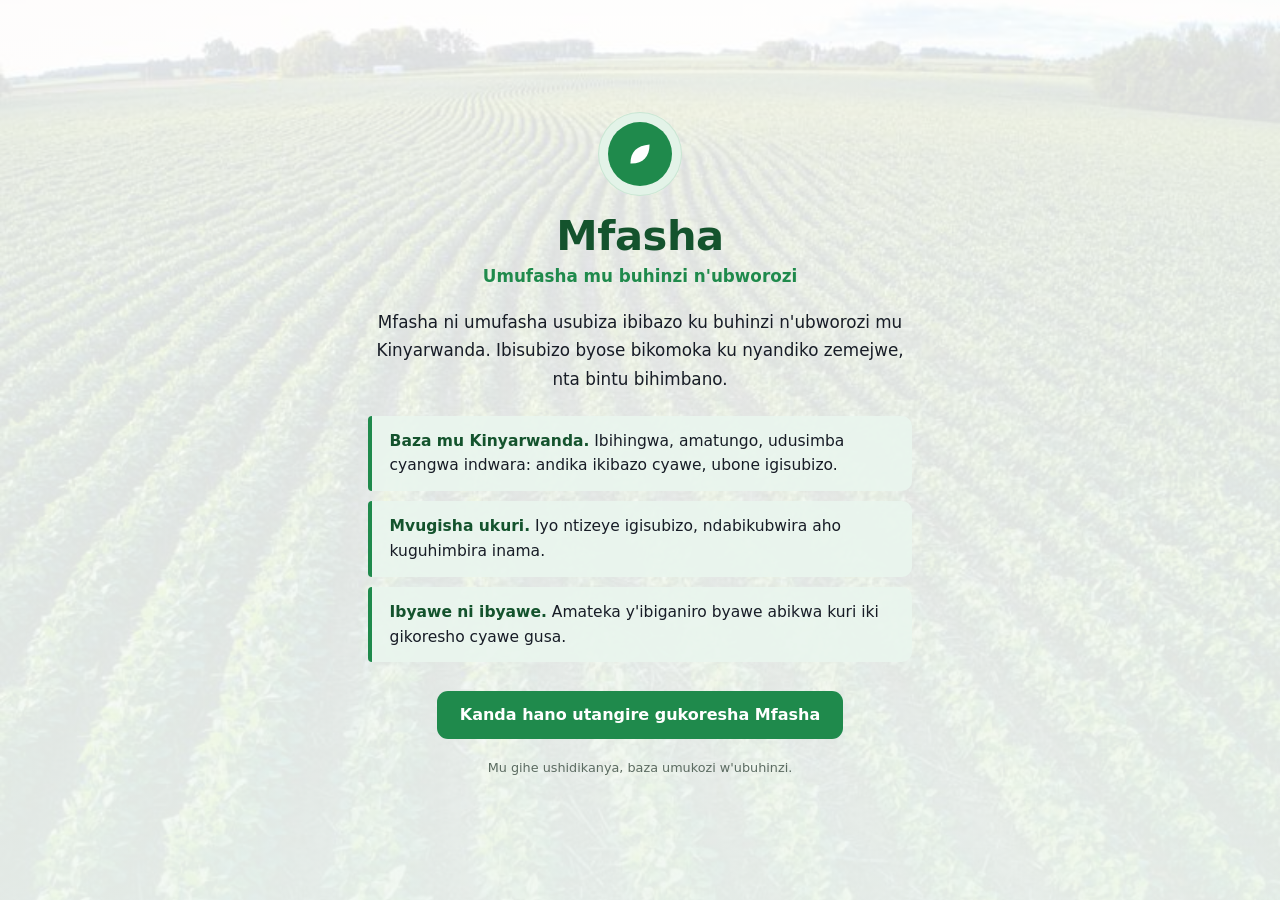
==== static/index.html @ 235a24de "Kinyarwanda agricultural chatbot (retrieval and speech recognition)" ====
<!doctype html>
<html lang="rw">
<head>
<meta charset="utf-8">
<meta name="viewport" content="width=device-width, initial-scale=1, viewport-fit=cover">
<title>Mfasha Umufasha mu buhinzi n'ubworozi</title>
<meta name="description" content="Baza ibibazo ku buhinzi n'ubworozi, ubone ibisubizo mu Kinyarwanda.">
<meta name="color-scheme" content="light">
<meta name="theme-color" content="#ffffff">
<link rel="icon" href="data:image/svg+xml,%3Csvg xmlns='http://www.w3.org/2000/svg' viewBox='0 0 32 32'%3E%3Ccircle cx='16' cy='16' r='16' fill='%23171c26'/%3E%3Cpath d='M8 23C8 14 13 9 23 8 23 17 18 23 9 23' fill='%23fff'/%3E%3C/svg%3E">
<style>
  :root {
    color-scheme: light;
    --bg: #ffffff;
    --soft: #f4f6fa;
    --tint: #eef4fb;
    --line: #e7eaf0;
    --ink: #171c26;
    --muted: #667085;
    --faint: #98a2b3;
    --blue: #1b73c0;
    --blue-d: #155e9e;
    --green: #1f8a4c;
    --amber: #b7791f;
    --red: #c0492b;
    --side: 284px;
    --sans: "Inter", system-ui, -apple-system, "Segoe UI", Roboto, "Helvetica Neue", Arial, sans-serif;
  }
  * { box-sizing: border-box; }
  html, body { height: 100%; }
  body {
    margin: 0; background: var(--bg); color: var(--ink);
    font-family: var(--sans); font-size: 15px; line-height: 1.55;
    -webkit-text-size-adjust: 100%;
  }
  button { font: inherit; color: inherit; }
  :focus-visible { outline: 2px solid var(--blue); outline-offset: 2px; border-radius: 6px; }
  .sr { position: absolute; width: 1px; height: 1px; overflow: hidden; clip: rect(0 0 0 0); white-space: nowrap; }
  .ic { width: 18px; height: 18px; flex: none; }
  .iconbtn {
    display: inline-flex; align-items: center; justify-content: center; width: 36px; height: 36px;
    background: none; border: 0; border-radius: 8px; color: var(--muted); cursor: pointer;
  }
  .iconbtn:hover { background: var(--soft); color: var(--ink); }

  /* ---------- layout ---------- */
  .app { display: flex; height: 100vh; height: 100dvh; overflow: hidden; }
  .side {
    width: var(--side); flex: none; display: flex; flex-direction: column;
    background: var(--bg); border-right: 1px solid var(--line);
    transition: margin-left .22s ease, transform .22s ease;
    padding-top: env(safe-area-inset-top); padding-bottom: env(safe-area-inset-bottom);
  }
  .app:not(.side-open) .side { margin-left: calc(var(--side) * -1); }
  .main { flex: 1; min-width: 0; display: flex; flex-direction: column; }
  .scrim { display: none; }

  /* ---------- sidebar ---------- */
  .brand { display: flex; align-items: center; gap: .65rem; padding: 1rem 1rem .6rem; }
  .logo {
    width: 32px; height: 32px; border-radius: 50%; background: var(--ink); color: #fff;
    display: inline-flex; align-items: center; justify-content: center; flex: none;
  }
  .logo svg { width: 18px; height: 18px; }
  .brand b { font-size: 1.1rem; letter-spacing: .01em; }
  .search { position: relative; margin: .4rem .8rem .6rem; }
  .search .ic { position: absolute; left: .7rem; top: 50%; transform: translateY(-50%); color: var(--faint); width: 16px; height: 16px; }
  .search input {
    width: 100%; height: 38px; padding: 0 .8rem 0 2.2rem; border: 1px solid var(--line); border-radius: 9px;
    background: var(--bg); color: var(--ink); font: inherit; font-size: .9rem;
  }
  .search input::placeholder { color: var(--faint); }
  .search input:focus { outline: 0; border-color: var(--blue); }

  #history { flex: 1; overflow-y: auto; padding: 0 .5rem .5rem; }
  .hg { margin: 1rem .6rem .35rem; font-size: .72rem; font-weight: 600; letter-spacing: .06em; text-transform: uppercase; color: var(--faint); }
  .hl { list-style: none; margin: 0; padding: 0; }
  .hi { position: relative; display: flex; align-items: center; border-radius: 9px; }
  .hi:hover { background: var(--soft); }
  .hi.active { background: var(--tint); }
  .hi-main {
    flex: 1; min-width: 0; text-align: left; background: none; border: 0; cursor: pointer;
    padding: .6rem .7rem; min-height: 40px; font-size: .92rem; color: var(--ink);
    white-space: nowrap; overflow: hidden; text-overflow: ellipsis;
  }
  .hi-del {
    flex: none; width: 32px; height: 32px; margin-right: .2rem; display: none; align-items: center; justify-content: center;
    background: none; border: 0; border-radius: 7px; color: var(--muted); cursor: pointer;
  }
  .hi-del:hover { background: #fde8e4; color: var(--red); }
  .hi:hover .hi-del, .hi:focus-within .hi-del, .hi.active .hi-del { display: inline-flex; }
  @media (hover: none) { .hi-del { display: inline-flex; } }
  .none-msg { margin: 1.4rem 1rem; color: var(--faint); font-size: .9rem; }

  .side-foot { border-top: 1px solid var(--line); padding: .8rem 1rem; }
  .side-foot p { margin: 0 0 .5rem; font-size: .78rem; color: var(--faint); line-height: 1.4; }
  .clearall {
    background: none; border: 0; padding: .25rem 0; cursor: pointer; font-size: .85rem; color: var(--muted);
    text-decoration: underline; text-underline-offset: 3px;
  }
  .clearall:hover { color: var(--red); }
  .clearall.sure { color: var(--red); font-weight: 600; }

  /* ---------- top bar ---------- */
  .bar {
    display: flex; align-items: center; gap: .6rem; padding: .7rem 1rem;
    padding-top: max(.7rem, env(safe-area-inset-top));
  }
  .bar .grow { flex: 1; }
  .newbtn {
    display: inline-flex; align-items: center; gap: .45rem; height: 38px; padding: 0 .95rem;
    background: var(--blue); color: #fff; border: 0; border-radius: 9px; cursor: pointer; font-weight: 600; font-size: .9rem;
  }
  .newbtn:hover { background: var(--blue-d); }

  /* ---------- conversation ---------- */
  .scroll { flex: 1; overflow-y: auto; scroll-behavior: auto; }
  .col { width: 100%; max-width: 46rem; margin: 0 auto; padding: 0 1.1rem; }
  .empty { text-align: center; padding-top: clamp(2rem, 16vh, 9rem); }
  .empty .logo { width: 56px; height: 56px; box-shadow: 0 0 0 9px #f3f6fb, 0 0 0 10px #e9eef6; }
  .empty .logo svg { width: 30px; height: 30px; }
  .hi-small { margin: 1.6rem 0 .1rem; font-size: 1.1rem; color: var(--faint); }
  .hi-big { margin: 0; font-size: clamp(1.6rem, 5.4vw, 2.1rem); font-weight: 600; letter-spacing: -.01em; line-height: 1.2; }

  #thread { padding-bottom: 1.5rem; }
  .turn { padding: 1.1rem 0 .4rem; scroll-margin-top: .5rem; }
  .qrow { display: flex; justify-content: flex-end; }
  .q {
    max-width: 85%; background: var(--soft); border-radius: 16px 16px 4px 16px; padding: .65rem .95rem;
    white-space: pre-wrap; overflow-wrap: anywhere;
  }
  .ans { display: flex; gap: .75rem; margin-top: 1rem; }
  .ans .logo { width: 28px; height: 28px; margin-top: .1rem; }
  .ans .logo svg { width: 15px; height: 15px; }
  .body { flex: 1; min-width: 0; }

  .meter { display: flex; align-items: center; gap: .3rem; margin: .15rem 0 .55rem; font-size: .8rem; color: var(--muted); }
  .meter i { display: block; width: 15px; height: 4px; border-radius: 2px; background: var(--line); }
  .meter > span { margin-left: .35rem; }
  .meter.high i.on { background: var(--green); }
  .meter.medium i.on { background: var(--amber); }
  .meter.low i.on { background: var(--red); }
  .note { margin: 0 0 .6rem; padding: .55rem .8rem; font-size: .9rem; color: #7a4a0c; background: #fff6e6; border-radius: 8px; }
  .note.low { color: #8a2f18; background: #fdecea; }

  .text { margin: 0; font-size: 1.02rem; line-height: 1.7; white-space: pre-wrap; overflow-wrap: anywhere; }
  .ans.refused .text { color: var(--muted); }

  .more { margin-top: .9rem; }
  .more summary {
    cursor: pointer; list-style: none; display: inline-flex; align-items: center; gap: .45rem; min-height: 36px;
    color: var(--blue); font-weight: 600; font-size: .9rem;
  }
  .more summary::-webkit-details-marker { display: none; }
  .more summary::before {
    content: ""; width: 7px; height: 7px; border-right: 2px solid currentColor; border-bottom: 2px solid currentColor;
    transform: rotate(-45deg); transition: transform .15s ease; margin-right: .1rem;
  }
  .more[open] summary::before { transform: rotate(45deg); }
  .alt { margin: .4rem 0 .6rem; padding: .8rem 1rem; border: 1px solid var(--line); border-radius: 10px; background: #fafbfd; }
  .alt .text { font-size: .96rem; line-height: 1.62; }

  .tools { display: flex; align-items: center; gap: .15rem; margin-top: .7rem; color: var(--faint); }
  .tools .iconbtn { width: 32px; height: 32px; }
  .tools .iconbtn.on { color: var(--blue); background: var(--tint); }
  .tools .iconbtn:disabled { cursor: default; opacity: .45; }
  .tools .iconbtn:disabled.on { opacity: 1; }
  .tools .down svg { transform: rotate(180deg); }
  .tools .flash { margin-left: .5rem; font-size: .8rem; color: var(--muted); }

  .thinking { display: flex; align-items: center; gap: .35rem; margin: .25rem 0; color: var(--muted); }
  .dots { display: inline-flex; gap: 3px; }
  .dots i { width: 5px; height: 5px; border-radius: 50%; background: currentColor; animation: blink 1.2s infinite both; }
  .dots i:nth-child(2) { animation-delay: .2s; }
  .dots i:nth-child(3) { animation-delay: .4s; }
  @keyframes blink { 0%, 80%, 100% { opacity: .2; } 40% { opacity: 1; } }
  @media (prefers-reduced-motion: reduce) { .dots i { animation: none; opacity: .6; } .side { transition: none; } }
  .err { margin: 0; color: var(--red); }

  /* ---------- composer ---------- */
  .dock { padding: .4rem 0 max(.7rem, env(safe-area-inset-bottom)); background: var(--bg); }
  .composer {
    display: flex; align-items: flex-end; gap: .5rem; background: var(--bg);
    border: 1px solid var(--line); border-radius: 14px; padding: .5rem .5rem .5rem 1rem;
    box-shadow: 0 1px 2px rgba(16,24,40,.05), 0 6px 20px rgba(16,24,40,.05);
  }
  .composer:focus-within { border-color: #b9d3ee; }
  textarea {
    flex: 1; resize: none; border: 0; outline: 0; background: transparent; color: var(--ink);
    font: inherit; font-size: 1.02rem; line-height: 1.45; padding: .5rem 0; max-height: 9rem;
  }
  textarea::placeholder { color: var(--faint); }
  #send {
    display: inline-flex; align-items: center; gap: .45rem; height: 40px; padding: 0 1rem;
    background: var(--blue); color: #fff; border: 0; border-radius: 10px; cursor: pointer; font-weight: 600;
  }
  #send:hover { background: var(--blue-d); }
  #send:disabled { opacity: .5; cursor: default; }
  .foot { margin: .55rem 0 0; text-align: center; font-size: .76rem; color: var(--faint); }

  /* ---------- small screens ---------- */
  @media (max-width: 860px) {
    .side { position: fixed; z-index: 30; top: 0; bottom: 0; left: 0; margin-left: 0 !important; transform: translateX(-100%); width: min(86vw, 320px); box-shadow: none; }
    .app.side-open .side { transform: none; box-shadow: 0 0 40px rgba(16,24,40,.25); }
    .app.side-open .scrim { display: block; position: fixed; inset: 0; z-index: 20; background: rgba(16,24,40,.35); }
  }
  @media (max-width: 520px) {
    .newbtn span { display: none; }
    .newbtn { padding: 0; width: 38px; justify-content: center; }
    #send span { display: none; }
    #send { padding: 0; width: 40px; justify-content: center; }
    .q { max-width: 92%; }
  }

  /* ---------- welcome page ---------- */
  body.intro .app { display: none; }
  .welcome {
    --wg: #1f8a4c; --wg-d: #14532d; --wg-tint: #eaf6ee;
    display: none; min-height: 100vh; min-height: 100dvh; align-items: center; justify-content: center;
    padding: max(1.5rem, env(safe-area-inset-top)) 1.25rem max(1.5rem, env(safe-area-inset-bottom));
    text-align: center; overflow-y: auto;
    background:
      linear-gradient(rgba(255,255,255,.86), rgba(244,251,246,.93)),
      url("[data-uri]") center / cover no-repeat;
  }
  body.intro .welcome { display: flex; }
  .welcome-in { max-width: 34rem; }
  .welcome .logo { width: 64px; height: 64px; background: var(--wg); box-shadow: 0 0 0 9px #e3f3e8, 0 0 0 10px #c9e6d3; }
  .welcome .logo svg { width: 34px; height: 34px; }
  .welcome h1 { margin: 1.6rem 0 .2rem; font-size: clamp(2rem, 7vw, 2.6rem); letter-spacing: -.01em; line-height: 1.15; color: var(--wg-d); }
  .welcome .tag { margin: 0 0 1.2rem; color: var(--wg); font-size: 1.05rem; font-weight: 600; }
  .welcome .lead { margin: 0 0 1.4rem; font-size: 1.05rem; line-height: 1.7; }
  .welcome ul { list-style: none; margin: 0 0 1.8rem; padding: 0; text-align: left; display: grid; gap: .65rem; }
  .welcome li { padding: .8rem 1rem .8rem 1.1rem; background: rgba(234,246,238,.92); border-left: 4px solid var(--wg); border-radius: 4px 10px 10px 4px; font-size: .97rem; line-height: 1.6; }
  .welcome li b { color: var(--wg-d); }
  .start {
    display: inline-flex; align-items: center; justify-content: center; gap: .5rem; min-height: 48px;
    padding: .7rem 1.4rem; background: var(--wg); color: #fff; border: 0; border-radius: 11px;
    font-weight: 600; font-size: 1rem; cursor: pointer;
  }
  .start:hover { background: var(--wg-d); }
  .welcome :focus-visible { outline-color: var(--wg); }
  .welcome .small { margin: 1.2rem 0 0; font-size: .8rem; color: #5b6b61; }
</style>
</head>
<body class="intro">

<section class="welcome" id="welcome">
  <div class="welcome-in">
    <span class="logo"><svg viewBox="0 0 32 32" aria-hidden="true"><path d="M7 25C7 14 13 8 25 7 25 18 19 25 8 25" fill="currentColor"/></svg></span>
    <h1>Mfasha</h1>
    <p class="tag">Umufasha mu buhinzi n'ubworozi</p>
    <p class="lead">Mfasha ni umufasha usubiza ibibazo ku buhinzi n'ubworozi mu Kinyarwanda. Ibisubizo byose bikomoka ku nyandiko zemejwe, nta bintu bihimbano.</p>
    <ul>
      <li><b>Baza mu Kinyarwanda.</b> Ibihingwa, amatungo, udusimba cyangwa indwara: andika ikibazo cyawe, ubone igisubizo.</li>
      <li><b>Mvugisha ukuri.</b> Iyo ntizeye igisubizo, ndabikubwira aho kuguhimbira inama.</li>
      <li><b>Ibyawe ni ibyawe.</b> Amateka y'ibiganiro byawe abikwa kuri iki gikoresho cyawe gusa.</li>
    </ul>
    <button type="button" class="start" id="start">Kanda hano utangire gukoresha Mfasha</button>
    <p class="small">Mu gihe ushidikanya, baza umukozi w'ubuhinzi.</p>
  </div>
</section>

<div class="app side-open" id="app">

  <aside class="side" id="side" aria-label="History">
    <div class="brand">
      <span class="logo"><svg viewBox="0 0 32 32" aria-hidden="true"><path d="M7 25C7 14 13 8 25 7 25 18 19 25 8 25" fill="currentColor"/></svg></span>
      <b>Mfasha</b>
    </div>
    <div class="search">
      <svg class="ic" viewBox="0 0 24 24" fill="none" stroke="currentColor" stroke-width="1.8" stroke-linecap="round" stroke-linejoin="round" aria-hidden="true"><circle cx="11" cy="11" r="6.5"/><path d="m20 20-4-4"/></svg>
      <label for="hsearch" class="sr" data-i18n="search">Shakisha mu mateka</label>
      <input id="hsearch" type="search" autocomplete="off" data-i18n-ph="search" placeholder="Shakisha mu mateka">
    </div>
    <nav id="history" aria-label="History list"></nav>
    <div class="side-foot">
      <p data-i18n="local_note">Amateka abikwa kuri iki gikoresho gusa.</p>
      <button type="button" id="clearall" class="clearall" data-i18n="clear_all">Siba amateka yose</button>
    </div>
  </aside>
  <div class="scrim" id="scrim"></div>

  <section class="main">
    <header class="bar">
      <button type="button" class="iconbtn" id="toggle" data-i18n-aria="toggle" aria-label="Menu">
        <svg class="ic" viewBox="0 0 24 24" fill="none" stroke="currentColor" stroke-width="1.7" stroke-linecap="round" stroke-linejoin="round" aria-hidden="true"><rect x="3.5" y="4.5" width="17" height="15" rx="3"/><path d="M9.5 4.5v15"/></svg>
      </button>
      <div class="grow"></div>
      <button type="button" class="newbtn" id="newchat" data-i18n-aria="new_chat" aria-label="Ikiganiro gishya">
        <svg class="ic" viewBox="0 0 24 24" fill="none" stroke="currentColor" stroke-width="2" stroke-linecap="round" aria-hidden="true"><path d="M12 5v14M5 12h14"/></svg>
        <span data-i18n="new_chat">Ikiganiro gishya</span>
      </button>
    </header>

    <div class="scroll" id="scroll">
      <div class="col">
        <section id="empty" class="empty">
          <span class="logo"><svg viewBox="0 0 32 32" aria-hidden="true"><path d="M7 25C7 14 13 8 25 7 25 18 19 25 8 25" fill="currentColor"/></svg></span>
          <p class="hi-small" data-i18n="hello_small">Muraho,</p>
          <h1 class="hi-big" data-i18n="hello_big">Ni iki twagufasha?</h1>
        </section>
        <div id="thread" role="log" aria-live="polite"></div>
      </div>
    </div>

    <div class="dock">
      <div class="col">
        <form id="form" class="composer" autocomplete="off">
          <label for="q" class="sr" data-i18n="label">Ikibazo cyawe</label>
          <textarea id="q" rows="1" maxlength="500" enterkeyhint="send" data-i18n-ph="placeholder" placeholder="Baza ikibazo cyawe"></textarea>
          <button id="send" type="submit">
            <span data-i18n="send">Baza</span>
            <svg class="ic" viewBox="0 0 24 24" fill="none" stroke="currentColor" stroke-width="2" stroke-linecap="round" stroke-linejoin="round" aria-hidden="true"><path d="M4 12h15M13 6l6 6-6 6"/></svg>
          </button>
        </form>
        <p class="foot" data-i18n="footer">Ibisubizo bikomoka ku nyandiko z'ubuhinzi n'ubworozi. Mu gihe ushidikanya, baza umukozi w'ubuhinzi.</p>
      </div>
    </div>
  </section>
</div>

<script>
(function () {
  'use strict';

  /* Kinyarwanda wording: please have a native speaker check these before real users see them. */
  var I18N = {
    rw: {
      new_chat: 'Ikiganiro gishya', toggle: 'Fungura cyangwa funga amateka',
      search: 'Shakisha mu mateka', today: 'Uyu munsi', yesterday: 'Ejo', week: 'Iminsi 7 ishize', older: 'Mbere yaho',
      no_history: 'Nta mateka ahari.', no_match: 'Nta bisubizo byabonetse.',
      local_note: 'Amateka abikwa kuri iki gikoresho gusa.', clear_all: 'Siba amateka yose', sure: 'Emeza gusiba byose',
      delete: 'Siba iki kiganiro',
      hello_small: 'Muraho,', hello_big: 'Ni iki twagufasha?',
      label: 'Ikibazo cyawe', placeholder: 'Baza ikibazo cyawe', send: 'Baza',
      thinking: 'Ndashakisha',
      conf: 'Icyizere', high: 'kinshi', medium: 'giciriritse', low: 'gike',
      note_medium: 'Ntabwo mbyizeye neza ijana ku ijana. Reba no ku yandi makuru ari hasi.',
      note_low: 'Ntabwo mbyizeye neza. Igisubizo cyiza gishobora kuba ari kimwe mu bindi byo hasi.',
      related: 'Andi makuru ashobora kugufasha',
      helpful: 'Byamfashije', not_helpful: 'Ntibyamfashije', copy: 'Kopora', copied: 'Byakoporowe',
      error: 'Habaye ikibazo. Ongera ugerageze.', rate: 'Wabajije ibibazo byinshi. Tegereza akanya gato.',
      footer: "Ibisubizo bikomoka ku nyandiko z'ubuhinzi n'ubworozi. Mu gihe ushidikanya, baza umukozi w'ubuhinzi."
    }
  };

  var HKEY = 'mfasha-history-v1', SKEY = 'mfasha-side', MAX_CONVS = 60;

  var $ = function (id) { return document.getElementById(id); };
  var app = $('app'), scroll = $('scroll'), thread = $('thread'), empty = $('empty'), form = $('form'),
      box = $('q'), send = $('send'), hist = $('history'), hsearch = $('hsearch'), clearAll = $('clearall');
  var busy = false, activeId = null, store = { convs: [] }, sureTimer = null;

  function t(key) { return I18N.rw[key] || key; }
  function isMobile() { return !!(window.matchMedia && window.matchMedia('(max-width: 860px)').matches); }
  function calm() { return !!(window.matchMedia && window.matchMedia('(prefers-reduced-motion: reduce)').matches); }

  function el(tag, cls, text, i18n) {
    var n = document.createElement(tag);
    if (cls) n.className = cls;
    if (i18n) n.setAttribute('data-i18n', i18n);
    if (text != null) n.textContent = text;
    return n;
  }
  function icon(inner, extra) {
    return '<svg class="ic" viewBox="0 0 24 24" fill="none" stroke="currentColor" stroke-width="1.7" stroke-linecap="round" stroke-linejoin="round" aria-hidden="true"' + (extra || '') + '>' + inner + '</svg>';
  }
  var ICON = {
    trash: icon('<path d="M5 7h14M10 7V5h4v2M7 7l1 12h8l1-12M10.5 11v5M13.5 11v5"/>'),
    up: icon('<path d="M7 11v8H4v-8h3zM7 11l3.5-6.5c1.3 0 2.1 1 1.9 2.3L11.7 10H18a2 2 0 0 1 2 2.4l-1 5A2 2 0 0 1 17 19H7"/>'),
    copy: icon('<rect x="9" y="9" width="10" height="10" rx="2"/><path d="M15 9V7a2 2 0 0 0-2-2H7a2 2 0 0 0-2 2v6a2 2 0 0 0 2 2h2"/>'),
    leaf: '<svg viewBox="0 0 32 32" aria-hidden="true"><path d="M7 25C7 14 13 8 25 7 25 18 19 25 8 25" fill="currentColor"/></svg>'
  };

  /* ---------- language ---------- */
  function applyLang() {
    var a = document.querySelectorAll('[data-i18n]'), i;
    for (i = 0; i < a.length; i++) a[i].textContent = t(a[i].getAttribute('data-i18n'));
    a = document.querySelectorAll('[data-i18n-ph]');
    for (i = 0; i < a.length; i++) a[i].setAttribute('placeholder', t(a[i].getAttribute('data-i18n-ph')));
    a = document.querySelectorAll('[data-i18n-aria]');
    for (i = 0; i < a.length; i++) { var s = t(a[i].getAttribute('data-i18n-aria')); a[i].setAttribute('aria-label', s); a[i].setAttribute('title', s); }
    if (!sureTimer) clearAll.textContent = t('clear_all');
    renderHistory();
  }

  /* ---------- storage ---------- */
  function load() {
    try {
      var raw = localStorage.getItem(HKEY);
      if (raw) { var o = JSON.parse(raw); if (o && Array.isArray(o.convs)) store = o; }
    } catch (e) { store = { convs: [] }; }
    store.convs = store.convs.filter(function (c) { return c && c.items && c.items.length; });
  }
  function save() {
    store.convs = store.convs.filter(function (c) { return c.items.length; })
      .sort(function (a, b) { return b.updated - a.updated; }).slice(0, MAX_CONVS);
    try { localStorage.setItem(HKEY, JSON.stringify(store)); }
    catch (e) {
      try { store.convs = store.convs.slice(0, Math.max(5, store.convs.length >> 1)); localStorage.setItem(HKEY, JSON.stringify(store)); } catch (e2) {}
    }
  }
  function getConv(id) { for (var i = 0; i < store.convs.length; i++) if (store.convs[i].id === id) return store.convs[i]; return null; }

  /* ---------- history sidebar ---------- */
  function dayStart(ts) { var d = new Date(ts); d.setHours(0, 0, 0, 0); return d.getTime(); }
  function groupOf(ts) {
    var diff = Math.round((dayStart(Date.now()) - dayStart(ts)) / 864e5);
    return diff <= 0 ? 'today' : diff === 1 ? 'yesterday' : diff <= 7 ? 'week' : 'older';
  }

  function renderHistory() {
    hist.innerHTML = '';
    var q = hsearch.value.trim().toLowerCase();
    var list = store.convs.slice().sort(function (a, b) { return b.updated - a.updated; });
    if (q) list = list.filter(function (c) {
      return c.items.some(function (it) { return it.q.toLowerCase().indexOf(q) !== -1; });
    });
    if (!list.length) { hist.appendChild(el('p', 'none-msg', t(q ? 'no_match' : 'no_history'), q ? 'no_match' : 'no_history')); return; }

    var order = ['today', 'yesterday', 'week', 'older'];
    order.forEach(function (g) {
      var items = list.filter(function (c) { return groupOf(c.updated) === g; });
      if (!items.length) return;
      hist.appendChild(el('h3', 'hg', t(g), g));
      var ul = el('ul', 'hl');
      items.forEach(function (c) {
        var li = el('li', 'hi' + (c.id === activeId ? ' active' : ''));
        var b = el('button', 'hi-main', c.title);
        b.type = 'button'; b.title = c.title;
        b.addEventListener('click', function () { openConv(c.id); });
        var del = el('button', 'hi-del');
        del.type = 'button'; del.innerHTML = ICON.trash;
        del.setAttribute('aria-label', t('delete')); del.title = t('delete');
        del.addEventListener('click', function (e) { e.stopPropagation(); removeConv(c.id); });
        li.appendChild(b); li.appendChild(del); ul.appendChild(li);
      });
      hist.appendChild(ul);
    });
  }

  function removeConv(id) {
    store.convs = store.convs.filter(function (c) { return c.id !== id; });
    save();
    if (id === activeId) newChat(true); else renderHistory();
  }

  function setSide(open) {
    app.classList.toggle('side-open', open);
    if (!isMobile()) { try { localStorage.setItem(SKEY, open ? '1' : '0'); } catch (e) {} }
  }

  /* ---------- conversation view ---------- */
  function showEmpty(on) { empty.hidden = !on; }

  function newChat(keepFocus) {
    activeId = null; thread.innerHTML = ''; showEmpty(true);
    renderHistory(); scroll.scrollTop = 0;
    if (isMobile()) setSide(false);
    if (keepFocus !== false && !(window.matchMedia && window.matchMedia('(pointer: coarse)').matches)) box.focus();
  }

  function openConv(id) {
    var c = getConv(id); if (!c) return;
    activeId = id; thread.innerHTML = ''; showEmpty(false);
    c.items.forEach(function (item) {
      var turn = addTurn(item.q);
      if (item.d) renderAnswer(turn, item.d, item, true);
    });
    renderHistory();
    scroll.scrollTop = scroll.scrollHeight;
    if (isMobile()) setSide(false);
  }

  function addTurn(question) {
    var turn = el('article', 'turn');
    var row = el('div', 'qrow'); row.appendChild(el('div', 'q', question)); turn.appendChild(row);
    var ans = el('div', 'ans');
    var logo = el('span', 'logo'); logo.innerHTML = ICON.leaf; ans.appendChild(logo);
    var body = el('div', 'body'); ans.appendChild(body);
    turn.appendChild(ans);
    thread.appendChild(turn);
    return { root: turn, ans: ans, body: body };
  }

  function thinking(turn) {
    var p = el('p', 'thinking');
    p.appendChild(el('span', null, t('thinking'), 'thinking'));
    var dots = el('span', 'dots');
    for (var i = 0; i < 3; i++) dots.appendChild(document.createElement('i'));
    p.appendChild(dots); turn.body.appendChild(p);
  }

  function bringIntoView(turn) {
    if (turn.root.scrollIntoView) turn.root.scrollIntoView({ behavior: calm() ? 'auto' : 'smooth', block: 'start' });
  }

  function meter(tier) {
    var n = tier === 'high' ? 3 : tier === 'medium' ? 2 : 1;
    var m = el('div', 'meter ' + tier);
    for (var i = 0; i < 3; i++) m.appendChild(el('i', i < n ? 'on' : ''));
    var label = el('span');
    label.appendChild(el('span', null, t('conf'), 'conf'));
    label.appendChild(document.createTextNode(': '));
    label.appendChild(el('span', null, t(tier), tier));
    m.appendChild(label);
    return m;
  }

  function tools(d, item) {
    var row = el('div', 'tools');
    var up = el('button', 'iconbtn up'), down = el('button', 'iconbtn down'), cp = el('button', 'iconbtn');
    up.type = down.type = cp.type = 'button';
    up.innerHTML = ICON.up; down.innerHTML = ICON.up; cp.innerHTML = ICON.copy;
    [[up, 'helpful'], [down, 'not_helpful'], [cp, 'copy']].forEach(function (p) {
      p[0].setAttribute('data-i18n-aria', p[1]); p[0].setAttribute('aria-label', t(p[1])); p[0].title = t(p[1]);
    });
    function mark() {
      if (!item.vote) return;
      up.disabled = down.disabled = true;
      (item.vote === 'helpful' ? up : down).classList.add('on');
    }
    function vote(v) {
      return function () {
        if (item.vote) return;
        item.vote = v; save(); mark();
        try {
          fetch('/api/feedback', { method: 'POST', headers: { 'Content-Type': 'application/json' },
            body: JSON.stringify({ question: item.q, passage_id: d.passage_id, vote: v }) });
        } catch (e) {}
      };
    }
    up.addEventListener('click', vote('helpful'));
    down.addEventListener('click', vote('not_helpful'));
    var flash = el('span', 'flash');
    cp.addEventListener('click', function () {
      try { if (navigator.clipboard) navigator.clipboard.writeText(d.answer); } catch (e) {}
      flash.textContent = t('copied');
      setTimeout(function () { flash.textContent = ''; }, 1600);
    });
    row.appendChild(up); row.appendChild(down); row.appendChild(cp); row.appendChild(flash);
    mark();
    return row;
  }

  function renderAnswer(turn, d, item, quiet) {
    var body = turn.body; body.innerHTML = '';
    turn.ans.className = 'ans' + (d.refused ? ' refused' : '');
    if (!d.refused) {
      body.appendChild(meter(d.tier));
      if (d.tier === 'medium') body.appendChild(el('p', 'note', t('note_medium'), 'note_medium'));
      if (d.tier === 'low')    body.appendChild(el('p', 'note low', t('note_low'), 'note_low'));
    }
    body.appendChild(el('p', 'text', d.answer));
    if (!d.refused && d.alternatives && d.alternatives.length) {
      var more = el('details', 'more');
      if (d.tier !== 'high') more.open = true;
      more.appendChild(el('summary', null, t('related'), 'related'));
      d.alternatives.forEach(function (txt) {
        var w = el('div', 'alt'); w.appendChild(el('p', 'text', txt)); more.appendChild(w);
      });
      body.appendChild(more);
    }
    if (!d.refused) body.appendChild(tools(d, item));
    if (!quiet) bringIntoView(turn);
  }

  function renderError(turn, kind) {
    turn.body.innerHTML = '';
    turn.body.appendChild(el('p', 'err', t(kind), kind));
    bringIntoView(turn);
  }

  /* ---------- asking ---------- */
  function ask(text) {
    text = (text || '').trim();
    if (!text || busy) return;
    busy = true; send.disabled = true;
    showEmpty(false); box.value = ''; resize();

    var conv = activeId ? getConv(activeId) : null;
    if (!conv) {
      conv = { id: 'c' + Date.now().toString(36) + Math.random().toString(36).slice(2, 6),
               title: text.slice(0, 80), created: Date.now(), updated: Date.now(), items: [] };
      store.convs.unshift(conv); activeId = conv.id;
    }
    var item = { q: text, d: null, t: Date.now() };
    conv.items.push(item);

    var turn = addTurn(text); thinking(turn); bringIntoView(turn);

    fetch('/api/ask', { method: 'POST', headers: { 'Content-Type': 'application/json' }, body: JSON.stringify({ question: text }) })
      .then(function (r) {
        if (r.status === 429) throw new Error('rate');
        if (!r.ok) throw new Error('error');
        return r.json();
      })
      .then(function (d) {
        item.d = d; conv.updated = Date.now(); save(); renderHistory(); renderAnswer(turn, d, item);
      })
      .catch(function (err) {
        conv.items.splice(conv.items.indexOf(item), 1);
        if (!conv.items.length) { store.convs = store.convs.filter(function (c) { return c !== conv; }); activeId = null; }
        save(); renderHistory();
        renderError(turn, err && err.message === 'rate' ? 'rate' : 'error');
      })
      .then(function () {
        busy = false; send.disabled = false;
        if (!(window.matchMedia && window.matchMedia('(pointer: coarse)').matches)) box.focus();
      });
  }

  /* ---------- input ---------- */
  function resize() { box.style.height = 'auto'; box.style.height = Math.min(box.scrollHeight, 144) + 'px'; }
  box.addEventListener('input', resize);
  box.addEventListener('keydown', function (e) {
    if (e.key === 'Enter' && !e.shiftKey && !e.isComposing) { e.preventDefault(); ask(box.value); }
  });
  form.addEventListener('submit', function (e) { e.preventDefault(); ask(box.value); });

  $('newchat').addEventListener('click', function () { newChat(); });
  $('toggle').addEventListener('click', function () { setSide(!app.classList.contains('side-open')); });
  $('scrim').addEventListener('click', function () { setSide(false); });
  document.addEventListener('keydown', function (e) { if (e.key === 'Escape' && isMobile()) setSide(false); });
  hsearch.addEventListener('input', renderHistory);

  clearAll.addEventListener('click', function () {
    if (!sureTimer) {
      clearAll.textContent = t('sure'); clearAll.classList.add('sure');
      sureTimer = setTimeout(function () { sureTimer = null; clearAll.classList.remove('sure'); clearAll.textContent = t('clear_all'); }, 3500);
      return;
    }
    clearTimeout(sureTimer); sureTimer = null; clearAll.classList.remove('sure'); clearAll.textContent = t('clear_all');
    store.convs = []; save(); newChat(false);
  });

  /* ---------- welcome page ---------- */
  $('start').addEventListener('click', function () {
    document.body.classList.remove('intro');
    window.scrollTo(0, 0);
    if (!(window.matchMedia && window.matchMedia('(pointer: coarse)').matches)) box.focus();
  });

  /* ---------- start ---------- */
  load();
  var savedSide = null; try { savedSide = localStorage.getItem(SKEY); } catch (e) {}
  setSide(isMobile() ? false : savedSide !== '0');
  applyLang();
}());
</script>
</body>
</html>
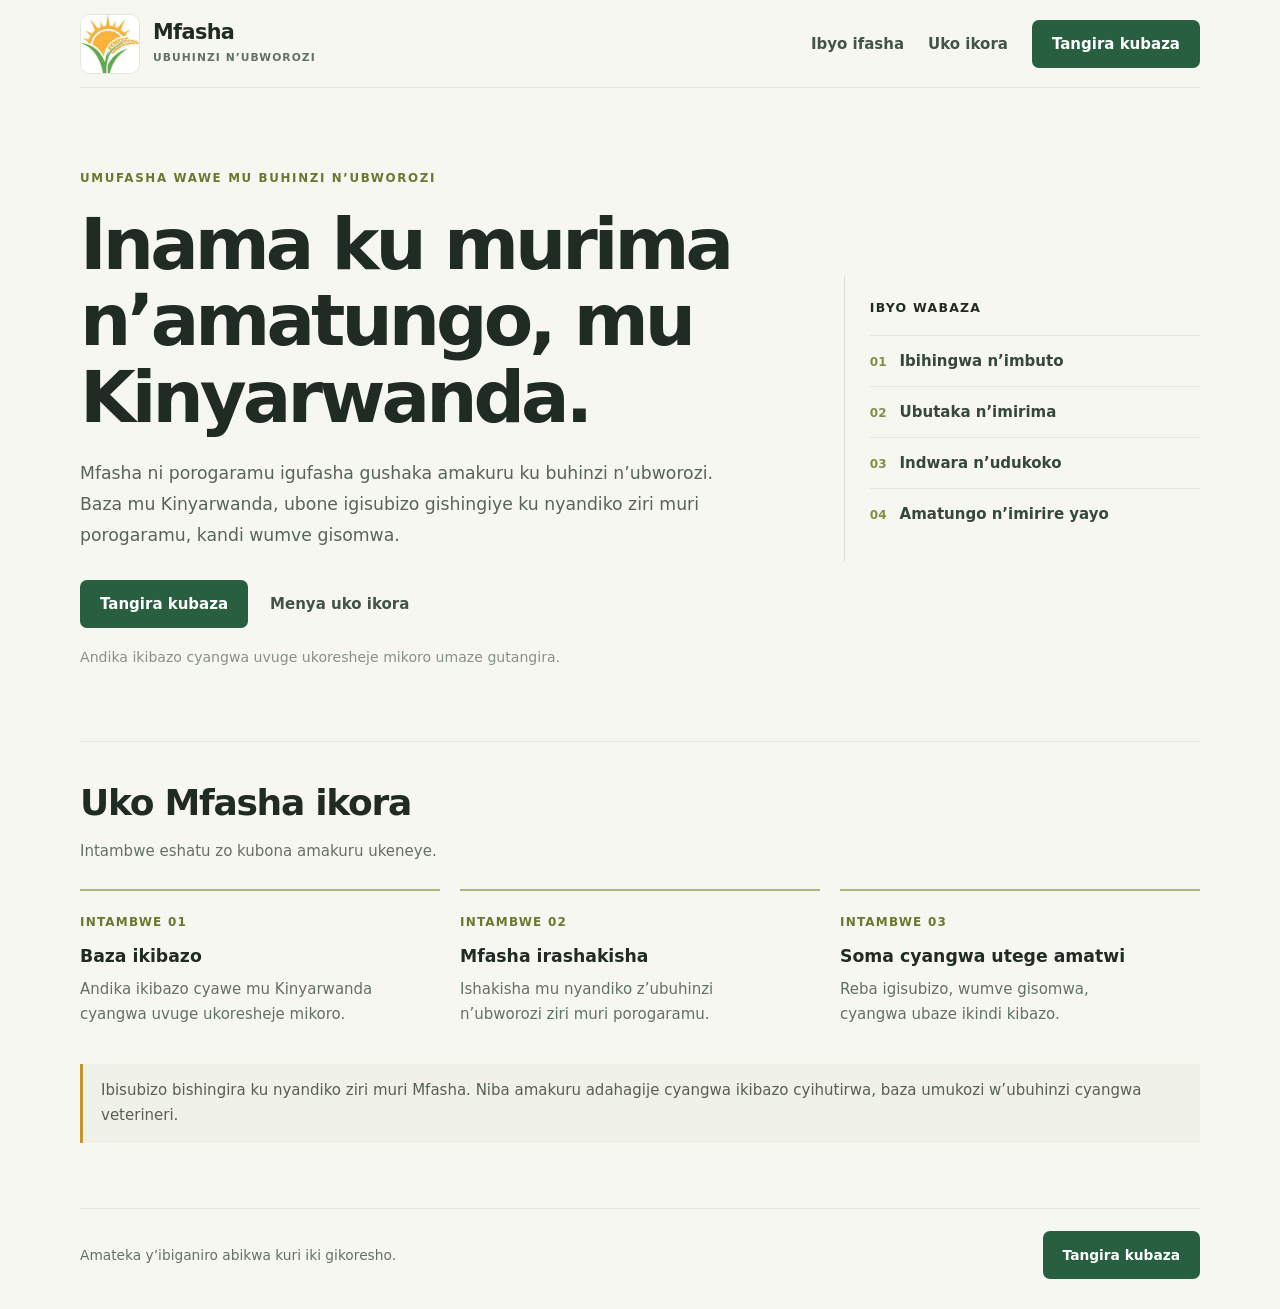
==== commit 2305a9a0: "Debugging src folder and updating the server.py file" ====
--- a/static/index.html
+++ b/static/index.html
@@ -3,651 +3,201 @@
 <head>
 <meta charset="utf-8">
 <meta name="viewport" content="width=device-width, initial-scale=1, viewport-fit=cover">
-<title>Mfasha Umufasha mu buhinzi n'ubworozi</title>
-<meta name="description" content="Baza ibibazo ku buhinzi n'ubworozi, ubone ibisubizo mu Kinyarwanda.">
-<meta name="color-scheme" content="light">
-<meta name="theme-color" content="#ffffff">
-<link rel="icon" href="data:image/svg+xml,%3Csvg xmlns='http://www.w3.org/2000/svg' viewBox='0 0 32 32'%3E%3Ccircle cx='16' cy='16' r='16' fill='%23171c26'/%3E%3Cpath d='M8 23C8 14 13 9 23 8 23 17 18 23 9 23' fill='%23fff'/%3E%3C/svg%3E">
+<meta name="theme-color" content="#f7f7f2">
+<meta name="description" content="Mfasha igufasha gushaka amakuru ku buhinzi n'ubworozi mu Kinyarwanda.">
+<title>Mfasha — Ubuhinzi n'ubworozi</title>
 <style>
-  :root {
-    color-scheme: light;
-    --bg: #ffffff;
-    --soft: #f4f6fa;
-    --tint: #eef4fb;
-    --line: #e7eaf0;
-    --ink: #171c26;
-    --muted: #667085;
-    --faint: #98a2b3;
-    --blue: #1b73c0;
-    --blue-d: #155e9e;
-    --green: #1f8a4c;
-    --amber: #b7791f;
-    --red: #c0492b;
-    --side: 284px;
-    --sans: "Inter", system-ui, -apple-system, "Segoe UI", Roboto, "Helvetica Neue", Arial, sans-serif;
-  }
-  * { box-sizing: border-box; }
-  html, body { height: 100%; }
-  body {
-    margin: 0; background: var(--bg); color: var(--ink);
-    font-family: var(--sans); font-size: 15px; line-height: 1.55;
-    -webkit-text-size-adjust: 100%;
-  }
-  button { font: inherit; color: inherit; }
-  :focus-visible { outline: 2px solid var(--blue); outline-offset: 2px; border-radius: 6px; }
-  .sr { position: absolute; width: 1px; height: 1px; overflow: hidden; clip: rect(0 0 0 0); white-space: nowrap; }
-  .ic { width: 18px; height: 18px; flex: none; }
-  .iconbtn {
-    display: inline-flex; align-items: center; justify-content: center; width: 36px; height: 36px;
-    background: none; border: 0; border-radius: 8px; color: var(--muted); cursor: pointer;
-  }
-  .iconbtn:hover { background: var(--soft); color: var(--ink); }
-
-  /* ---------- layout ---------- */
-  .app { display: flex; height: 100vh; height: 100dvh; overflow: hidden; }
-  .side {
-    width: var(--side); flex: none; display: flex; flex-direction: column;
-    background: var(--bg); border-right: 1px solid var(--line);
-    transition: margin-left .22s ease, transform .22s ease;
-    padding-top: env(safe-area-inset-top); padding-bottom: env(safe-area-inset-bottom);
-  }
-  .app:not(.side-open) .side { margin-left: calc(var(--side) * -1); }
-  .main { flex: 1; min-width: 0; display: flex; flex-direction: column; }
-  .scrim { display: none; }
-
-  /* ---------- sidebar ---------- */
-  .brand { display: flex; align-items: center; gap: .65rem; padding: 1rem 1rem .6rem; }
-  .logo {
-    width: 32px; height: 32px; border-radius: 50%; background: var(--ink); color: #fff;
-    display: inline-flex; align-items: center; justify-content: center; flex: none;
-  }
-  .logo svg { width: 18px; height: 18px; }
-  .brand b { font-size: 1.1rem; letter-spacing: .01em; }
-  .search { position: relative; margin: .4rem .8rem .6rem; }
-  .search .ic { position: absolute; left: .7rem; top: 50%; transform: translateY(-50%); color: var(--faint); width: 16px; height: 16px; }
-  .search input {
-    width: 100%; height: 38px; padding: 0 .8rem 0 2.2rem; border: 1px solid var(--line); border-radius: 9px;
-    background: var(--bg); color: var(--ink); font: inherit; font-size: .9rem;
-  }
-  .search input::placeholder { color: var(--faint); }
-  .search input:focus { outline: 0; border-color: var(--blue); }
-
-  #history { flex: 1; overflow-y: auto; padding: 0 .5rem .5rem; }
-  .hg { margin: 1rem .6rem .35rem; font-size: .72rem; font-weight: 600; letter-spacing: .06em; text-transform: uppercase; color: var(--faint); }
-  .hl { list-style: none; margin: 0; padding: 0; }
-  .hi { position: relative; display: flex; align-items: center; border-radius: 9px; }
-  .hi:hover { background: var(--soft); }
-  .hi.active { background: var(--tint); }
-  .hi-main {
-    flex: 1; min-width: 0; text-align: left; background: none; border: 0; cursor: pointer;
-    padding: .6rem .7rem; min-height: 40px; font-size: .92rem; color: var(--ink);
-    white-space: nowrap; overflow: hidden; text-overflow: ellipsis;
-  }
-  .hi-del {
-    flex: none; width: 32px; height: 32px; margin-right: .2rem; display: none; align-items: center; justify-content: center;
-    background: none; border: 0; border-radius: 7px; color: var(--muted); cursor: pointer;
-  }
-  .hi-del:hover { background: #fde8e4; color: var(--red); }
-  .hi:hover .hi-del, .hi:focus-within .hi-del, .hi.active .hi-del { display: inline-flex; }
-  @media (hover: none) { .hi-del { display: inline-flex; } }
-  .none-msg { margin: 1.4rem 1rem; color: var(--faint); font-size: .9rem; }
-
-  .side-foot { border-top: 1px solid var(--line); padding: .8rem 1rem; }
-  .side-foot p { margin: 0 0 .5rem; font-size: .78rem; color: var(--faint); line-height: 1.4; }
-  .clearall {
-    background: none; border: 0; padding: .25rem 0; cursor: pointer; font-size: .85rem; color: var(--muted);
-    text-decoration: underline; text-underline-offset: 3px;
-  }
-  .clearall:hover { color: var(--red); }
-  .clearall.sure { color: var(--red); font-weight: 600; }
-
-  /* ---------- top bar ---------- */
-  .bar {
-    display: flex; align-items: center; gap: .6rem; padding: .7rem 1rem;
-    padding-top: max(.7rem, env(safe-area-inset-top));
-  }
-  .bar .grow { flex: 1; }
-  .newbtn {
-    display: inline-flex; align-items: center; gap: .45rem; height: 38px; padding: 0 .95rem;
-    background: var(--blue); color: #fff; border: 0; border-radius: 9px; cursor: pointer; font-weight: 600; font-size: .9rem;
-  }
-  .newbtn:hover { background: var(--blue-d); }
-
-  /* ---------- conversation ---------- */
-  .scroll { flex: 1; overflow-y: auto; scroll-behavior: auto; }
-  .col { width: 100%; max-width: 46rem; margin: 0 auto; padding: 0 1.1rem; }
-  .empty { text-align: center; padding-top: clamp(2rem, 16vh, 9rem); }
-  .empty .logo { width: 56px; height: 56px; box-shadow: 0 0 0 9px #f3f6fb, 0 0 0 10px #e9eef6; }
-  .empty .logo svg { width: 30px; height: 30px; }
-  .hi-small { margin: 1.6rem 0 .1rem; font-size: 1.1rem; color: var(--faint); }
-  .hi-big { margin: 0; font-size: clamp(1.6rem, 5.4vw, 2.1rem); font-weight: 600; letter-spacing: -.01em; line-height: 1.2; }
-
-  #thread { padding-bottom: 1.5rem; }
-  .turn { padding: 1.1rem 0 .4rem; scroll-margin-top: .5rem; }
-  .qrow { display: flex; justify-content: flex-end; }
-  .q {
-    max-width: 85%; background: var(--soft); border-radius: 16px 16px 4px 16px; padding: .65rem .95rem;
-    white-space: pre-wrap; overflow-wrap: anywhere;
-  }
-  .ans { display: flex; gap: .75rem; margin-top: 1rem; }
-  .ans .logo { width: 28px; height: 28px; margin-top: .1rem; }
-  .ans .logo svg { width: 15px; height: 15px; }
-  .body { flex: 1; min-width: 0; }
-
-  .meter { display: flex; align-items: center; gap: .3rem; margin: .15rem 0 .55rem; font-size: .8rem; color: var(--muted); }
-  .meter i { display: block; width: 15px; height: 4px; border-radius: 2px; background: var(--line); }
-  .meter > span { margin-left: .35rem; }
-  .meter.high i.on { background: var(--green); }
-  .meter.medium i.on { background: var(--amber); }
-  .meter.low i.on { background: var(--red); }
-  .note { margin: 0 0 .6rem; padding: .55rem .8rem; font-size: .9rem; color: #7a4a0c; background: #fff6e6; border-radius: 8px; }
-  .note.low { color: #8a2f18; background: #fdecea; }
-
-  .text { margin: 0; font-size: 1.02rem; line-height: 1.7; white-space: pre-wrap; overflow-wrap: anywhere; }
-  .ans.refused .text { color: var(--muted); }
-
-  .more { margin-top: .9rem; }
-  .more summary {
-    cursor: pointer; list-style: none; display: inline-flex; align-items: center; gap: .45rem; min-height: 36px;
-    color: var(--blue); font-weight: 600; font-size: .9rem;
-  }
-  .more summary::-webkit-details-marker { display: none; }
-  .more summary::before {
-    content: ""; width: 7px; height: 7px; border-right: 2px solid currentColor; border-bottom: 2px solid currentColor;
-    transform: rotate(-45deg); transition: transform .15s ease; margin-right: .1rem;
-  }
-  .more[open] summary::before { transform: rotate(45deg); }
-  .alt { margin: .4rem 0 .6rem; padding: .8rem 1rem; border: 1px solid var(--line); border-radius: 10px; background: #fafbfd; }
-  .alt .text { font-size: .96rem; line-height: 1.62; }
-
-  .tools { display: flex; align-items: center; gap: .15rem; margin-top: .7rem; color: var(--faint); }
-  .tools .iconbtn { width: 32px; height: 32px; }
-  .tools .iconbtn.on { color: var(--blue); background: var(--tint); }
-  .tools .iconbtn:disabled { cursor: default; opacity: .45; }
-  .tools .iconbtn:disabled.on { opacity: 1; }
-  .tools .down svg { transform: rotate(180deg); }
-  .tools .flash { margin-left: .5rem; font-size: .8rem; color: var(--muted); }
-
-  .thinking { display: flex; align-items: center; gap: .35rem; margin: .25rem 0; color: var(--muted); }
-  .dots { display: inline-flex; gap: 3px; }
-  .dots i { width: 5px; height: 5px; border-radius: 50%; background: currentColor; animation: blink 1.2s infinite both; }
-  .dots i:nth-child(2) { animation-delay: .2s; }
-  .dots i:nth-child(3) { animation-delay: .4s; }
-  @keyframes blink { 0%, 80%, 100% { opacity: .2; } 40% { opacity: 1; } }
-  @media (prefers-reduced-motion: reduce) { .dots i { animation: none; opacity: .6; } .side { transition: none; } }
-  .err { margin: 0; color: var(--red); }
-
-  /* ---------- composer ---------- */
-  .dock { padding: .4rem 0 max(.7rem, env(safe-area-inset-bottom)); background: var(--bg); }
-  .composer {
-    display: flex; align-items: flex-end; gap: .5rem; background: var(--bg);
-    border: 1px solid var(--line); border-radius: 14px; padding: .5rem .5rem .5rem 1rem;
-    box-shadow: 0 1px 2px rgba(16,24,40,.05), 0 6px 20px rgba(16,24,40,.05);
-  }
-  .composer:focus-within { border-color: #b9d3ee; }
-  textarea {
-    flex: 1; resize: none; border: 0; outline: 0; background: transparent; color: var(--ink);
-    font: inherit; font-size: 1.02rem; line-height: 1.45; padding: .5rem 0; max-height: 9rem;
-  }
-  textarea::placeholder { color: var(--faint); }
-  #send {
-    display: inline-flex; align-items: center; gap: .45rem; height: 40px; padding: 0 1rem;
-    background: var(--blue); color: #fff; border: 0; border-radius: 10px; cursor: pointer; font-weight: 600;
-  }
-  #send:hover { background: var(--blue-d); }
-  #send:disabled { opacity: .5; cursor: default; }
-  .foot { margin: .55rem 0 0; text-align: center; font-size: .76rem; color: var(--faint); }
-
-  /* ---------- small screens ---------- */
-  @media (max-width: 860px) {
-    .side { position: fixed; z-index: 30; top: 0; bottom: 0; left: 0; margin-left: 0 !important; transform: translateX(-100%); width: min(86vw, 320px); box-shadow: none; }
-    .app.side-open .side { transform: none; box-shadow: 0 0 40px rgba(16,24,40,.25); }
-    .app.side-open .scrim { display: block; position: fixed; inset: 0; z-index: 20; background: rgba(16,24,40,.35); }
-  }
-  @media (max-width: 520px) {
-    .newbtn span { display: none; }
-    .newbtn { padding: 0; width: 38px; justify-content: center; }
-    #send span { display: none; }
-    #send { padding: 0; width: 40px; justify-content: center; }
-    .q { max-width: 92%; }
-  }
-
-  /* ---------- welcome page ---------- */
-  body.intro .app { display: none; }
-  .welcome {
-    --wg: #1f8a4c; --wg-d: #14532d; --wg-tint: #eaf6ee;
-    display: none; min-height: 100vh; min-height: 100dvh; align-items: center; justify-content: center;
-    padding: max(1.5rem, env(safe-area-inset-top)) 1.25rem max(1.5rem, env(safe-area-inset-bottom));
-    text-align: center; overflow-y: auto;
-    background:
-      linear-gradient(rgba(255,255,255,.86), rgba(244,251,246,.93)),
-      url("[data-uri]") center / cover no-repeat;
-  }
-  body.intro .welcome { display: flex; }
-  .welcome-in { max-width: 34rem; }
-  .welcome .logo { width: 64px; height: 64px; background: var(--wg); box-shadow: 0 0 0 9px #e3f3e8, 0 0 0 10px #c9e6d3; }
-  .welcome .logo svg { width: 34px; height: 34px; }
-  .welcome h1 { margin: 1.6rem 0 .2rem; font-size: clamp(2rem, 7vw, 2.6rem); letter-spacing: -.01em; line-height: 1.15; color: var(--wg-d); }
-  .welcome .tag { margin: 0 0 1.2rem; color: var(--wg); font-size: 1.05rem; font-weight: 600; }
-  .welcome .lead { margin: 0 0 1.4rem; font-size: 1.05rem; line-height: 1.7; }
-  .welcome ul { list-style: none; margin: 0 0 1.8rem; padding: 0; text-align: left; display: grid; gap: .65rem; }
-  .welcome li { padding: .8rem 1rem .8rem 1.1rem; background: rgba(234,246,238,.92); border-left: 4px solid var(--wg); border-radius: 4px 10px 10px 4px; font-size: .97rem; line-height: 1.6; }
-  .welcome li b { color: var(--wg-d); }
-  .start {
-    display: inline-flex; align-items: center; justify-content: center; gap: .5rem; min-height: 48px;
-    padding: .7rem 1.4rem; background: var(--wg); color: #fff; border: 0; border-radius: 11px;
-    font-weight: 600; font-size: 1rem; cursor: pointer;
-  }
-  .start:hover { background: var(--wg-d); }
-  .welcome :focus-visible { outline-color: var(--wg); }
-  .welcome .small { margin: 1.2rem 0 0; font-size: .8rem; color: #5b6b61; }
+:root{color-scheme:light;--paper:#f7f7f2;--white:#fff;--ink:#202b23;--muted:#627166;--faint:#859187;--line:#e3e8df;--soft:#f1f4ef;--green:#285f40;--green-dark:#1d4d32;--green-pale:#e8f1e8;--gold:#c39530;--red:#ae4234;--amber:#a97822;--sidebar:270px;font-family:system-ui,-apple-system,"Segoe UI",Roboto,Arial,sans-serif}
+*{box-sizing:border-box}html,body{width:100%;min-height:100%;margin:0}body{color:var(--ink);background:var(--paper);font-size:15px;line-height:1.6;-webkit-font-smoothing:antialiased}button,textarea{font:inherit}button{color:inherit}a{color:inherit}:focus-visible{outline:3px solid var(--gold);outline-offset:3px}[hidden]{display:none!important}.wrap{width:min(1120px,calc(100% - 48px));margin:0 auto}
+/* Ahabanza */
+.homepage{min-height:100vh;background:var(--paper)}.home-header{min-height:88px;display:flex;align-items:center;justify-content:space-between;gap:24px;border-bottom:1px solid var(--line)}.home-brand{display:inline-flex;align-items:center;gap:13px;text-decoration:none}.home-brand img{width:60px;height:60px;display:block;object-fit:contain;border:1px solid var(--line);border-radius:10px;background:#fff}.home-brand strong{display:block;font-size:1.3rem;line-height:1.2;letter-spacing:-.03em}.home-brand small{display:block;margin-top:4px;color:var(--muted);font-size:.67rem;font-weight:700;letter-spacing:.1em}.home-nav{display:flex;align-items:center;gap:24px}.home-nav a,.text-link{color:#425448;font-weight:650;text-decoration:none}.home-nav a:hover,.text-link:hover{color:var(--green)}.primary-button{min-height:48px;padding:0 20px;border:0;border-radius:7px;background:var(--green);color:#fff;font-weight:700;cursor:pointer}.primary-button:hover{background:var(--green-dark)}.home-hero{display:grid;grid-template-columns:minmax(0,1.3fr) minmax(250px,.7fr);gap:clamp(40px,8vw,105px);align-items:center;padding:clamp(58px,9vh,100px) 0 72px}.kicker{margin:0 0 18px;color:#6b772f;font-size:.74rem;font-weight:800;letter-spacing:.14em}.home-hero h1{max-width:720px;margin:0;font-size:clamp(2.6rem,6vw,4.5rem);font-weight:650;letter-spacing:-.055em;line-height:1.06}.home-description{max-width:650px;margin:23px 0 0;color:#56645a;font-size:1.08rem;line-height:1.8}.home-actions{display:flex;align-items:center;gap:22px;flex-wrap:wrap;margin-top:29px}.home-note{margin:18px 0 0;color:var(--faint);font-size:.88rem}.topic-list{padding:22px 0 22px 25px;border-left:1px solid #d9dfd6}.topic-list h2{margin:0 0 17px;font-size:.78rem;letter-spacing:.1em}.topic{display:flex;align-items:baseline;gap:13px;padding:13px 0;border-top:1px solid var(--line);color:#36473b;font-weight:650}.topic span{color:#819044;font-size:.75rem;font-weight:800}.how-section{padding:32px 0 50px;border-top:1px solid var(--line)}.how-section h2{margin:0;font-size:clamp(1.75rem,3vw,2.25rem);letter-spacing:-.035em}.how-intro{margin:8px 0 26px;color:var(--muted)}.steps{display:grid;grid-template-columns:repeat(3,minmax(0,1fr));gap:20px}.step{padding:18px 0 8px;border-top:2px solid #a9b77a}.step-number{color:#6b772f;font-size:.75rem;font-weight:800;letter-spacing:.1em}.step h3{margin:10px 0 6px;font-size:1.08rem}.step p{max-width:320px;margin:0;color:var(--muted);line-height:1.7}.caution{margin-top:28px;padding:14px 18px;border-left:3px solid var(--gold);background:#f0f1e8;color:#566152;line-height:1.7}.home-footer{display:flex;align-items:center;justify-content:space-between;gap:20px;padding:22px 0 30px;border-top:1px solid var(--line);color:var(--muted);font-size:.86rem}
+/* Ikiganiro */
+.app{display:flex;width:100%;height:100vh;height:100dvh;overflow:hidden;background:#fff}.sidebar{width:var(--sidebar);flex:none;display:flex;flex-direction:column;border-right:1px solid var(--line);background:#f7f8f5}.sidebar-header{display:flex;align-items:center;gap:11px;padding:18px 17px 14px}.sidebar-logo{width:42px;height:42px;object-fit:contain;border:1px solid var(--line);border-radius:9px;background:#fff}.sidebar-brand{font-size:1.08rem;font-weight:750;letter-spacing:-.03em}.history-heading{margin:16px 16px 8px;color:var(--faint);font-size:.72rem;font-weight:800;letter-spacing:.1em}.history-list{flex:1;overflow-y:auto;padding:0 9px 12px}.history-item{width:100%;display:block;overflow:hidden;padding:10px 11px;border:0;border-radius:8px;background:transparent;text-align:left;text-overflow:ellipsis;white-space:nowrap;cursor:pointer}.history-item:hover{background:#edf1e9}.history-item.active{background:#e8f1e8;color:var(--green-dark);font-weight:700}.no-history{padding:8px 11px;color:var(--faint);font-size:.9rem}.sidebar-footer{padding:12px 16px;border-top:1px solid var(--line)}.clear-history{padding:5px 0;border:0;background:none;color:var(--muted);text-decoration:underline;text-underline-offset:3px;cursor:pointer}.main{position:relative;min-width:0;flex:1;display:flex;flex-direction:column;background:#fff}.topbar{min-height:62px;display:flex;align-items:center;gap:12px;padding:10px 20px;border-bottom:1px solid var(--line)}.topbar-spacer{flex:1}.quiet-button{min-height:38px;padding:0 13px;border:1px solid var(--line);border-radius:8px;background:#fff;font-weight:650;cursor:pointer}.quiet-button:hover{background:var(--soft)}.icon-button{width:40px;height:40px;display:inline-flex;align-items:center;justify-content:center;flex:none;border:1px solid var(--line);border-radius:9px;background:#fff;color:var(--green);cursor:pointer}.icon-button:hover{background:var(--green-pale)}.icon-button:disabled{opacity:.55;cursor:default}.icon-button.recording{border-color:var(--red);background:var(--red);color:#fff}.icon-button svg{width:19px;height:19px}.chat-scroll{flex:1;overflow-y:auto;scroll-behavior:smooth}.chat-column{width:min(100%,780px);margin:0 auto;padding:0 24px 24px}.empty-state{padding:clamp(50px,12vh,110px) 0 28px;text-align:center}.empty-state h2{margin:0;font-size:clamp(1.7rem,4vw,2.2rem);letter-spacing:-.04em}.empty-state p{margin:9px 0 0;color:var(--muted)}.suggestions{display:grid;grid-template-columns:repeat(3,minmax(0,1fr));gap:10px;margin:24px 0 0}.suggestion{min-height:60px;padding:11px 13px;border:1px solid var(--line);border-radius:10px;background:#fff;color:#34463a;text-align:left;line-height:1.4;cursor:pointer}.suggestion:hover{border-color:#a8c4ad;background:#f7faf6}.thread{padding-bottom:20px}.turn{padding:20px 0 5px}.question-row{display:flex;justify-content:flex-end}.question-bubble{max-width:85%;padding:10px 14px;border:1px solid #e9eee7;border-radius:15px 15px 4px 15px;background:var(--soft);white-space:pre-wrap;overflow-wrap:anywhere}.answer-card{margin-top:13px;padding:15px;border:1px solid #edf0eb;border-radius:13px;background:#fbfcfa}.answer-card.refused{background:#fbfaf7}.confidence{display:flex;align-items:center;gap:8px;margin-bottom:9px;color:var(--muted);font-size:.82rem}.confidence-mark{width:34px;height:5px;border-radius:5px;background:#dfe5dc}.confidence.high .confidence-mark{background:#438055}.confidence.medium .confidence-mark{background:#b88934}.confidence.low .confidence-mark{background:#b65b42}.answer-text{margin:0;line-height:1.75;white-space:pre-wrap;overflow-wrap:anywhere}.answer-note{margin:0 0 10px;padding:9px 11px;border-radius:7px;background:#f3f0e4;color:#665427;font-size:.9rem}.answer-note.low{background:#f7ece8;color:#833d2e}.alternatives{margin-top:12px}.alternatives summary{min-height:36px;color:var(--green);font-weight:700;cursor:pointer}.alternative{margin:8px 0;padding:12px;border:1px solid var(--line);border-radius:8px;background:#fff;line-height:1.7;white-space:pre-wrap}.answer-tools{display:flex;align-items:center;flex-wrap:wrap;gap:7px;margin-top:12px}.tool-button{min-height:34px;padding:0 10px;border:1px solid var(--line);border-radius:7px;background:#fff;color:#526156;font-size:.83rem;cursor:pointer}.tool-button:hover,.tool-button.selected{border-color:#b6c9b6;background:var(--green-pale);color:var(--green-dark)}.tool-button:disabled{opacity:.65;cursor:default}.thinking,.error-message{color:var(--muted)}.error-message{color:var(--red)}.composer-area{padding:12px 20px max(14px,env(safe-area-inset-bottom));border-top:1px solid var(--line);background:#fff}.composer-wrap{width:min(100%,780px);margin:0 auto}.composer{display:flex;align-items:flex-end;gap:8px;padding:8px;border:1px solid #dfe6dc;border-radius:13px;background:#fff;box-shadow:0 3px 12px rgba(28,41,33,.05)}.composer:focus-within{border-color:#8fb39a;box-shadow:0 0 0 3px rgba(39,99,69,.08)}.composer textarea{min-width:0;min-height:42px;max-height:140px;flex:1;resize:none;padding:9px 5px;border:0;outline:0;background:transparent;color:var(--ink);line-height:1.45}.composer textarea::placeholder{color:var(--faint)}.send-button{min-height:40px;padding:0 15px;border:0;border-radius:9px;background:var(--green);color:#fff;font-weight:700;cursor:pointer}.send-button:hover{background:var(--green-dark)}.send-button:disabled{opacity:.55;cursor:default}.status-line{min-height:20px;margin:6px 4px 0;color:var(--muted);font-size:.82rem;text-align:center}.composer-note{margin:3px 0 0;color:var(--faint);font-size:.74rem;text-align:center}.scrim{display:none}
+@media(max-width:760px){.wrap{width:min(100% - 36px,1120px)}.home-nav a{display:none}.home-hero{grid-template-columns:1fr;gap:34px;padding:52px 0}.topic-list{padding:0;border-left:0}.steps{grid-template-columns:1fr;gap:15px}.step p{max-width:none}.home-footer{align-items:flex-start;flex-direction:column}.sidebar{position:fixed;z-index:12;inset:0 auto 0 0;width:min(84vw,300px);transform:translateX(-105%);transition:transform .18s ease;box-shadow:0 0 30px rgba(0,0,0,.12)}.app.sidebar-open .sidebar{transform:translateX(0)}.app.sidebar-open .scrim{position:fixed;z-index:11;inset:0;display:block;border:0;background:rgba(20,30,22,.3)}.topbar{position:relative;z-index:13;padding:8px 12px}.composer-area{padding-right:12px;padding-left:12px}.chat-column{padding-right:16px;padding-left:16px}.suggestions{grid-template-columns:1fr}.suggestion{min-height:48px}.question-bubble{max-width:94%}}
+@media(max-width:430px){.wrap{width:calc(100% - 32px)}.home-header{min-height:76px}.home-brand img{width:50px;height:50px}.home-header>.home-nav>.primary-button{min-height:42px;padding:0 12px;font-size:.88rem}.home-hero h1{font-size:2.55rem}.topbar{gap:7px}.quiet-button{padding:0 9px;font-size:.85rem}.send-button{padding:0 11px}.composer{gap:5px}}
 </style>
 </head>
-<body class="intro">
-
-<section class="welcome" id="welcome">
-  <div class="welcome-in">
-    <span class="logo"><svg viewBox="0 0 32 32" aria-hidden="true"><path d="M7 25C7 14 13 8 25 7 25 18 19 25 8 25" fill="currentColor"/></svg></span>
-    <h1>Mfasha</h1>
-    <p class="tag">Umufasha mu buhinzi n'ubworozi</p>
-    <p class="lead">Mfasha ni umufasha usubiza ibibazo ku buhinzi n'ubworozi mu Kinyarwanda. Ibisubizo byose bikomoka ku nyandiko zemejwe, nta bintu bihimbano.</p>
-    <ul>
-      <li><b>Baza mu Kinyarwanda.</b> Ibihingwa, amatungo, udusimba cyangwa indwara: andika ikibazo cyawe, ubone igisubizo.</li>
-      <li><b>Mvugisha ukuri.</b> Iyo ntizeye igisubizo, ndabikubwira aho kuguhimbira inama.</li>
-      <li><b>Ibyawe ni ibyawe.</b> Amateka y'ibiganiro byawe abikwa kuri iki gikoresho cyawe gusa.</li>
-    </ul>
-    <button type="button" class="start" id="start">Kanda hano utangire gukoresha Mfasha</button>
-    <p class="small">Mu gihe ushidikanya, baza umukozi w'ubuhinzi.</p>
+<body>
+<section class="homepage" id="homepage">
+  <div class="wrap">
+    <header class="home-header">
+      <a class="home-brand" href="#homepage" aria-label="Mfasha">
+        <img src="[data-uri]" alt="Ikirango cya Mfasha">
+        <span><strong>Mfasha</strong><small>UBUHINZI N’UBWOROZI</small></span>
+      </a>
+      <nav class="home-nav" aria-label="Ibice by'urubuga">
+        <a href="#ibyo-ifasha">Ibyo ifasha</a>
+        <a href="#uko-ikora">Uko ikora</a>
+        <button class="primary-button" type="button" data-open-chat>Tangira kubaza</button>
+      </nav>
+    </header>
+    <main>
+      <section class="home-hero">
+        <div>
+          <p class="kicker">UMUFASHA WAWE MU BUHINZI N’UBWOROZI</p>
+          <h1>Inama ku murima n’amatungo, mu Kinyarwanda.</h1>
+          <p class="home-description">Mfasha ni porogaramu igufasha gushaka amakuru ku buhinzi n’ubworozi. Baza mu Kinyarwanda, ubone igisubizo gishingiye ku nyandiko ziri muri porogaramu, kandi wumve gisomwa.</p>
+          <div class="home-actions">
+            <button class="primary-button" type="button" data-open-chat>Tangira kubaza</button>
+            <a class="text-link" href="#uko-ikora">Menya uko ikora</a>
+          </div>
+          <p class="home-note">Andika ikibazo cyangwa uvuge ukoresheje mikoro umaze gutangira.</p>
+        </div>
+        <aside class="topic-list" id="ibyo-ifasha">
+          <h2>IBYO WABAZA</h2>
+          <div class="topic"><span>01</span> Ibihingwa n’imbuto</div>
+          <div class="topic"><span>02</span> Ubutaka n’imirima</div>
+          <div class="topic"><span>03</span> Indwara n’udukoko</div>
+          <div class="topic"><span>04</span> Amatungo n’imirire yayo</div>
+        </aside>
+      </section>
+      <section class="how-section" id="uko-ikora">
+        <h2>Uko Mfasha ikora</h2>
+        <p class="how-intro">Intambwe eshatu zo kubona amakuru ukeneye.</p>
+        <div class="steps">
+          <article class="step"><span class="step-number">INTAMBWE 01</span><h3>Baza ikibazo</h3><p>Andika ikibazo cyawe mu Kinyarwanda cyangwa uvuge ukoresheje mikoro.</p></article>
+          <article class="step"><span class="step-number">INTAMBWE 02</span><h3>Mfasha irashakisha</h3><p>Ishakisha mu nyandiko z’ubuhinzi n’ubworozi ziri muri porogaramu.</p></article>
+          <article class="step"><span class="step-number">INTAMBWE 03</span><h3>Soma cyangwa utege amatwi</h3><p>Reba igisubizo, wumve gisomwa, cyangwa ubaze ikindi kibazo.</p></article>
+        </div>
+        <p class="caution">Ibisubizo bishingira ku nyandiko ziri muri Mfasha. Niba amakuru adahagije cyangwa ikibazo cyihutirwa, baza umukozi w’ubuhinzi cyangwa veterineri.</p>
+      </section>
+      <footer class="home-footer"><span>Amateka y’ibiganiro abikwa kuri iki gikoresho.</span><button class="primary-button" type="button" data-open-chat>Tangira kubaza</button></footer>
+    </main>
   </div>
 </section>
 
-<div class="app side-open" id="app">
-
-  <aside class="side" id="side" aria-label="History">
-    <div class="brand">
-      <span class="logo"><svg viewBox="0 0 32 32" aria-hidden="true"><path d="M7 25C7 14 13 8 25 7 25 18 19 25 8 25" fill="currentColor"/></svg></span>
-      <b>Mfasha</b>
-    </div>
-    <div class="search">
-      <svg class="ic" viewBox="0 0 24 24" fill="none" stroke="currentColor" stroke-width="1.8" stroke-linecap="round" stroke-linejoin="round" aria-hidden="true"><circle cx="11" cy="11" r="6.5"/><path d="m20 20-4-4"/></svg>
-      <label for="hsearch" class="sr" data-i18n="search">Shakisha mu mateka</label>
-      <input id="hsearch" type="search" autocomplete="off" data-i18n-ph="search" placeholder="Shakisha mu mateka">
-    </div>
-    <nav id="history" aria-label="History list"></nav>
-    <div class="side-foot">
-      <p data-i18n="local_note">Amateka abikwa kuri iki gikoresho gusa.</p>
-      <button type="button" id="clearall" class="clearall" data-i18n="clear_all">Siba amateka yose</button>
-    </div>
+<div class="app" id="app" hidden>
+  <aside class="sidebar" id="sidebar">
+    <div class="sidebar-header"><img class="sidebar-logo" src="[data-uri]" alt=""><span class="sidebar-brand">Mfasha</span></div>
+    <button class="quiet-button" id="new-chat" type="button" style="margin:0 12px">Ikiganiro gishya</button>
+    <p class="history-heading">AMATEKA Y’IBIGANIRO</p>
+    <nav class="history-list" id="history-list" aria-label="Amateka y’ibiganiro"></nav>
+    <div class="sidebar-footer"><button class="clear-history" id="clear-history" type="button">Siba amateka yose</button></div>
   </aside>
-  <div class="scrim" id="scrim"></div>
-
-  <section class="main">
-    <header class="bar">
-      <button type="button" class="iconbtn" id="toggle" data-i18n-aria="toggle" aria-label="Menu">
-        <svg class="ic" viewBox="0 0 24 24" fill="none" stroke="currentColor" stroke-width="1.7" stroke-linecap="round" stroke-linejoin="round" aria-hidden="true"><rect x="3.5" y="4.5" width="17" height="15" rx="3"/><path d="M9.5 4.5v15"/></svg>
-      </button>
-      <div class="grow"></div>
-      <button type="button" class="newbtn" id="newchat" data-i18n-aria="new_chat" aria-label="Ikiganiro gishya">
-        <svg class="ic" viewBox="0 0 24 24" fill="none" stroke="currentColor" stroke-width="2" stroke-linecap="round" aria-hidden="true"><path d="M12 5v14M5 12h14"/></svg>
-        <span data-i18n="new_chat">Ikiganiro gishya</span>
-      </button>
+  <button class="scrim" id="scrim" type="button" aria-label="Funga amateka"></button>
+  <main class="main">
+    <header class="topbar">
+      <button class="icon-button" id="toggle-history" type="button" aria-label="Fungura amateka"><svg viewBox="0 0 24 24" fill="none" stroke="currentColor" stroke-width="1.8" stroke-linecap="round"><path d="M4 6h16M4 12h16M4 18h16"/></svg></button>
+      <span class="topbar-spacer"></span>
+      <button class="quiet-button" id="back-home" type="button">Ahabanza</button>
+      <button class="quiet-button" id="new-chat-top" type="button">Ikiganiro gishya</button>
     </header>
-
-    <div class="scroll" id="scroll">
-      <div class="col">
-        <section id="empty" class="empty">
-          <span class="logo"><svg viewBox="0 0 32 32" aria-hidden="true"><path d="M7 25C7 14 13 8 25 7 25 18 19 25 8 25" fill="currentColor"/></svg></span>
-          <p class="hi-small" data-i18n="hello_small">Muraho,</p>
-          <h1 class="hi-big" data-i18n="hello_big">Ni iki twagufasha?</h1>
+    <div class="chat-scroll" id="chat-scroll">
+      <div class="chat-column">
+        <section class="empty-state" id="empty-state">
+          <h2>Muraho. Ni iki twagufasha?</h2>
+          <p>Baza ku bihingwa, ubutaka, indwara cyangwa amatungo.</p>
+          <div class="suggestions">
+            <button class="suggestion" type="button" data-question="Ni gute nakongera umusaruro w'ibigori?">Kongera umusaruro w'ibigori</button>
+            <button class="suggestion" type="button" data-question="Nakumira nte indwara mu bihingwa?">Kurinda ibihingwa indwara</button>
+            <button class="suggestion" type="button" data-question="Nakora iki ngo inka yongere kurya neza?">Kwita ku nka</button>
+          </div>
         </section>
-        <div id="thread" role="log" aria-live="polite"></div>
+        <div class="thread" id="thread" role="log" aria-live="polite"></div>
       </div>
     </div>
-
-    <div class="dock">
-      <div class="col">
-        <form id="form" class="composer" autocomplete="off">
-          <label for="q" class="sr" data-i18n="label">Ikibazo cyawe</label>
-          <textarea id="q" rows="1" maxlength="500" enterkeyhint="send" data-i18n-ph="placeholder" placeholder="Baza ikibazo cyawe"></textarea>
-          <button id="send" type="submit">
-            <span data-i18n="send">Baza</span>
-            <svg class="ic" viewBox="0 0 24 24" fill="none" stroke="currentColor" stroke-width="2" stroke-linecap="round" stroke-linejoin="round" aria-hidden="true"><path d="M4 12h15M13 6l6 6-6 6"/></svg>
-          </button>
+    <footer class="composer-area">
+      <div class="composer-wrap">
+        <form class="composer" id="chat-form">
+          <label for="question" hidden>Andika ikibazo cyawe</label>
+          <textarea id="question" rows="1" maxlength="500" placeholder="Andika ikibazo cyawe..." autocomplete="off"></textarea>
+          <button class="icon-button" id="microphone" type="button" aria-label="Tangira gufata amajwi" title="Tangira gufata amajwi"><svg id="mic-icon" viewBox="0 0 24 24" fill="none" stroke="currentColor" stroke-width="1.8" stroke-linecap="round" stroke-linejoin="round"><rect x="9" y="3" width="6" height="12" rx="3"/><path d="M5 11a7 7 0 0 0 14 0M12 18v3m-4 0h8"/></svg></button>
+          <button class="send-button" id="send-button" type="submit">Ohereza</button>
         </form>
-        <p class="foot" data-i18n="footer">Ibisubizo bikomoka ku nyandiko z'ubuhinzi n'ubworozi. Mu gihe ushidikanya, baza umukozi w'ubuhinzi.</p>
+        <p class="status-line" id="status-line" role="status" aria-live="polite"></p>
+        <p class="composer-note">Ibisubizo bishingira ku nyandiko ziri muri Mfasha.</p>
       </div>
-    </div>
-  </section>
+    </footer>
+  </main>
 </div>
 
 <script>
-(function () {
+(function(){
   'use strict';
-
-  /* Kinyarwanda wording: please have a native speaker check these before real users see them. */
-  var I18N = {
-    rw: {
-      new_chat: 'Ikiganiro gishya', toggle: 'Fungura cyangwa funga amateka',
-      search: 'Shakisha mu mateka', today: 'Uyu munsi', yesterday: 'Ejo', week: 'Iminsi 7 ishize', older: 'Mbere yaho',
-      no_history: 'Nta mateka ahari.', no_match: 'Nta bisubizo byabonetse.',
-      local_note: 'Amateka abikwa kuri iki gikoresho gusa.', clear_all: 'Siba amateka yose', sure: 'Emeza gusiba byose',
-      delete: 'Siba iki kiganiro',
-      hello_small: 'Muraho,', hello_big: 'Ni iki twagufasha?',
-      label: 'Ikibazo cyawe', placeholder: 'Baza ikibazo cyawe', send: 'Baza',
-      thinking: 'Ndashakisha',
-      conf: 'Icyizere', high: 'kinshi', medium: 'giciriritse', low: 'gike',
-      note_medium: 'Ntabwo mbyizeye neza ijana ku ijana. Reba no ku yandi makuru ari hasi.',
-      note_low: 'Ntabwo mbyizeye neza. Igisubizo cyiza gishobora kuba ari kimwe mu bindi byo hasi.',
-      related: 'Andi makuru ashobora kugufasha',
-      helpful: 'Byamfashije', not_helpful: 'Ntibyamfashije', copy: 'Kopora', copied: 'Byakoporowe',
-      error: 'Habaye ikibazo. Ongera ugerageze.', rate: 'Wabajije ibibazo byinshi. Tegereza akanya gato.',
-      footer: "Ibisubizo bikomoka ku nyandiko z'ubuhinzi n'ubworozi. Mu gihe ushidikanya, baza umukozi w'ubuhinzi."
-    }
-  };
-
-  var HKEY = 'mfasha-history-v1', SKEY = 'mfasha-side', MAX_CONVS = 60;
-
-  var $ = function (id) { return document.getElementById(id); };
-  var app = $('app'), scroll = $('scroll'), thread = $('thread'), empty = $('empty'), form = $('form'),
-      box = $('q'), send = $('send'), hist = $('history'), hsearch = $('hsearch'), clearAll = $('clearall');
-  var busy = false, activeId = null, store = { convs: [] }, sureTimer = null;
-
-  function t(key) { return I18N.rw[key] || key; }
-  function isMobile() { return !!(window.matchMedia && window.matchMedia('(max-width: 860px)').matches); }
-  function calm() { return !!(window.matchMedia && window.matchMedia('(prefers-reduced-motion: reduce)').matches); }
-
-  function el(tag, cls, text, i18n) {
-    var n = document.createElement(tag);
-    if (cls) n.className = cls;
-    if (i18n) n.setAttribute('data-i18n', i18n);
-    if (text != null) n.textContent = text;
-    return n;
-  }
-  function icon(inner, extra) {
-    return '<svg class="ic" viewBox="0 0 24 24" fill="none" stroke="currentColor" stroke-width="1.7" stroke-linecap="round" stroke-linejoin="round" aria-hidden="true"' + (extra || '') + '>' + inner + '</svg>';
-  }
-  var ICON = {
-    trash: icon('<path d="M5 7h14M10 7V5h4v2M7 7l1 12h8l1-12M10.5 11v5M13.5 11v5"/>'),
-    up: icon('<path d="M7 11v8H4v-8h3zM7 11l3.5-6.5c1.3 0 2.1 1 1.9 2.3L11.7 10H18a2 2 0 0 1 2 2.4l-1 5A2 2 0 0 1 17 19H7"/>'),
-    copy: icon('<rect x="9" y="9" width="10" height="10" rx="2"/><path d="M15 9V7a2 2 0 0 0-2-2H7a2 2 0 0 0-2 2v6a2 2 0 0 0 2 2h2"/>'),
-    leaf: '<svg viewBox="0 0 32 32" aria-hidden="true"><path d="M7 25C7 14 13 8 25 7 25 18 19 25 8 25" fill="currentColor"/></svg>'
-  };
-
-  /* ---------- language ---------- */
-  function applyLang() {
-    var a = document.querySelectorAll('[data-i18n]'), i;
-    for (i = 0; i < a.length; i++) a[i].textContent = t(a[i].getAttribute('data-i18n'));
-    a = document.querySelectorAll('[data-i18n-ph]');
-    for (i = 0; i < a.length; i++) a[i].setAttribute('placeholder', t(a[i].getAttribute('data-i18n-ph')));
-    a = document.querySelectorAll('[data-i18n-aria]');
-    for (i = 0; i < a.length; i++) { var s = t(a[i].getAttribute('data-i18n-aria')); a[i].setAttribute('aria-label', s); a[i].setAttribute('title', s); }
-    if (!sureTimer) clearAll.textContent = t('clear_all');
-    renderHistory();
-  }
-
-  /* ---------- storage ---------- */
-  function load() {
-    try {
-      var raw = localStorage.getItem(HKEY);
-      if (raw) { var o = JSON.parse(raw); if (o && Array.isArray(o.convs)) store = o; }
-    } catch (e) { store = { convs: [] }; }
-    store.convs = store.convs.filter(function (c) { return c && c.items && c.items.length; });
-  }
-  function save() {
-    store.convs = store.convs.filter(function (c) { return c.items.length; })
-      .sort(function (a, b) { return b.updated - a.updated; }).slice(0, MAX_CONVS);
-    try { localStorage.setItem(HKEY, JSON.stringify(store)); }
-    catch (e) {
-      try { store.convs = store.convs.slice(0, Math.max(5, store.convs.length >> 1)); localStorage.setItem(HKEY, JSON.stringify(store)); } catch (e2) {}
-    }
-  }
-  function getConv(id) { for (var i = 0; i < store.convs.length; i++) if (store.convs[i].id === id) return store.convs[i]; return null; }
-
-  /* ---------- history sidebar ---------- */
-  function dayStart(ts) { var d = new Date(ts); d.setHours(0, 0, 0, 0); return d.getTime(); }
-  function groupOf(ts) {
-    var diff = Math.round((dayStart(Date.now()) - dayStart(ts)) / 864e5);
-    return diff <= 0 ? 'today' : diff === 1 ? 'yesterday' : diff <= 7 ? 'week' : 'older';
-  }
-
-  function renderHistory() {
-    hist.innerHTML = '';
-    var q = hsearch.value.trim().toLowerCase();
-    var list = store.convs.slice().sort(function (a, b) { return b.updated - a.updated; });
-    if (q) list = list.filter(function (c) {
-      return c.items.some(function (it) { return it.q.toLowerCase().indexOf(q) !== -1; });
+  var STORAGE_KEY='mfasha-conversations-v1';
+  var $=function(id){return document.getElementById(id);};
+  var homepage=$('homepage'),app=$('app'),chatForm=$('chat-form'),questionBox=$('question'),sendButton=$('send-button'),microphoneButton=$('microphone'),micIcon=$('mic-icon'),statusLine=$('status-line'),thread=$('thread'),emptyState=$('empty-state'),historyList=$('history-list'),chatScroll=$('chat-scroll');
+  var conversations=[],activeConversationId=null,isBusy=false,recorder=null,micStream=null,recordTimer=null,audioPlayer=null,audioUrl=null,activeSpeakButton=null,speechRequestId=0;
+
+  function setStatus(text){statusLine.textContent=text||'';}
+  function saveConversations(){try{localStorage.setItem(STORAGE_KEY,JSON.stringify(conversations));}catch(e){setStatus('Ntabwo amateka yabitswe kuri iki gikoresho.');}}
+  function loadConversations(){try{var saved=JSON.parse(localStorage.getItem(STORAGE_KEY)||'[]');if(Array.isArray(saved))conversations=saved;}catch(e){conversations=[];}conversations=conversations.filter(function(c){return c&&c.id&&Array.isArray(c.items);});renderHistory();}
+  function getActiveConversation(){return conversations.find(function(c){return c.id===activeConversationId;})||null;}
+
+  function renderHistory(){
+    historyList.replaceChildren();
+    if(!conversations.length){var empty=document.createElement('p');empty.className='no-history';empty.textContent='Nta kiganiro kiraboneka.';historyList.appendChild(empty);return;}
+    conversations.slice().sort(function(a,b){return(b.updated||b.created||0)-(a.updated||a.created||0);}).forEach(function(c){
+      var button=document.createElement('button');button.type='button';button.className='history-item'+(c.id===activeConversationId?' active':'');button.textContent=c.title||'Ikiganiro gishya';button.title=button.textContent;button.addEventListener('click',function(){openConversation(c.id);});historyList.appendChild(button);
     });
-    if (!list.length) { hist.appendChild(el('p', 'none-msg', t(q ? 'no_match' : 'no_history'), q ? 'no_match' : 'no_history')); return; }
-
-    var order = ['today', 'yesterday', 'week', 'older'];
-    order.forEach(function (g) {
-      var items = list.filter(function (c) { return groupOf(c.updated) === g; });
-      if (!items.length) return;
-      hist.appendChild(el('h3', 'hg', t(g), g));
-      var ul = el('ul', 'hl');
-      items.forEach(function (c) {
-        var li = el('li', 'hi' + (c.id === activeId ? ' active' : ''));
-        var b = el('button', 'hi-main', c.title);
-        b.type = 'button'; b.title = c.title;
-        b.addEventListener('click', function () { openConv(c.id); });
-        var del = el('button', 'hi-del');
-        del.type = 'button'; del.innerHTML = ICON.trash;
-        del.setAttribute('aria-label', t('delete')); del.title = t('delete');
-        del.addEventListener('click', function (e) { e.stopPropagation(); removeConv(c.id); });
-        li.appendChild(b); li.appendChild(del); ul.appendChild(li);
-      });
-      hist.appendChild(ul);
-    });
-  }
-
-  function removeConv(id) {
-    store.convs = store.convs.filter(function (c) { return c.id !== id; });
-    save();
-    if (id === activeId) newChat(true); else renderHistory();
-  }
-
-  function setSide(open) {
-    app.classList.toggle('side-open', open);
-    if (!isMobile()) { try { localStorage.setItem(SKEY, open ? '1' : '0'); } catch (e) {} }
-  }
-
-  /* ---------- conversation view ---------- */
-  function showEmpty(on) { empty.hidden = !on; }
-
-  function newChat(keepFocus) {
-    activeId = null; thread.innerHTML = ''; showEmpty(true);
-    renderHistory(); scroll.scrollTop = 0;
-    if (isMobile()) setSide(false);
-    if (keepFocus !== false && !(window.matchMedia && window.matchMedia('(pointer: coarse)').matches)) box.focus();
-  }
-
-  function openConv(id) {
-    var c = getConv(id); if (!c) return;
-    activeId = id; thread.innerHTML = ''; showEmpty(false);
-    c.items.forEach(function (item) {
-      var turn = addTurn(item.q);
-      if (item.d) renderAnswer(turn, item.d, item, true);
-    });
-    renderHistory();
-    scroll.scrollTop = scroll.scrollHeight;
-    if (isMobile()) setSide(false);
-  }
-
-  function addTurn(question) {
-    var turn = el('article', 'turn');
-    var row = el('div', 'qrow'); row.appendChild(el('div', 'q', question)); turn.appendChild(row);
-    var ans = el('div', 'ans');
-    var logo = el('span', 'logo'); logo.innerHTML = ICON.leaf; ans.appendChild(logo);
-    var body = el('div', 'body'); ans.appendChild(body);
-    turn.appendChild(ans);
-    thread.appendChild(turn);
-    return { root: turn, ans: ans, body: body };
-  }
-
-  function thinking(turn) {
-    var p = el('p', 'thinking');
-    p.appendChild(el('span', null, t('thinking'), 'thinking'));
-    var dots = el('span', 'dots');
-    for (var i = 0; i < 3; i++) dots.appendChild(document.createElement('i'));
-    p.appendChild(dots); turn.body.appendChild(p);
-  }
-
-  function bringIntoView(turn) {
-    if (turn.root.scrollIntoView) turn.root.scrollIntoView({ behavior: calm() ? 'auto' : 'smooth', block: 'start' });
-  }
-
-  function meter(tier) {
-    var n = tier === 'high' ? 3 : tier === 'medium' ? 2 : 1;
-    var m = el('div', 'meter ' + tier);
-    for (var i = 0; i < 3; i++) m.appendChild(el('i', i < n ? 'on' : ''));
-    var label = el('span');
-    label.appendChild(el('span', null, t('conf'), 'conf'));
-    label.appendChild(document.createTextNode(': '));
-    label.appendChild(el('span', null, t(tier), tier));
-    m.appendChild(label);
-    return m;
-  }
-
-  function tools(d, item) {
-    var row = el('div', 'tools');
-    var up = el('button', 'iconbtn up'), down = el('button', 'iconbtn down'), cp = el('button', 'iconbtn');
-    up.type = down.type = cp.type = 'button';
-    up.innerHTML = ICON.up; down.innerHTML = ICON.up; cp.innerHTML = ICON.copy;
-    [[up, 'helpful'], [down, 'not_helpful'], [cp, 'copy']].forEach(function (p) {
-      p[0].setAttribute('data-i18n-aria', p[1]); p[0].setAttribute('aria-label', t(p[1])); p[0].title = t(p[1]);
-    });
-    function mark() {
-      if (!item.vote) return;
-      up.disabled = down.disabled = true;
-      (item.vote === 'helpful' ? up : down).classList.add('on');
-    }
-    function vote(v) {
-      return function () {
-        if (item.vote) return;
-        item.vote = v; save(); mark();
-        try {
-          fetch('/api/feedback', { method: 'POST', headers: { 'Content-Type': 'application/json' },
-            body: JSON.stringify({ question: item.q, passage_id: d.passage_id, vote: v }) });
-        } catch (e) {}
-      };
-    }
-    up.addEventListener('click', vote('helpful'));
-    down.addEventListener('click', vote('not_helpful'));
-    var flash = el('span', 'flash');
-    cp.addEventListener('click', function () {
-      try { if (navigator.clipboard) navigator.clipboard.writeText(d.answer); } catch (e) {}
-      flash.textContent = t('copied');
-      setTimeout(function () { flash.textContent = ''; }, 1600);
-    });
-    row.appendChild(up); row.appendChild(down); row.appendChild(cp); row.appendChild(flash);
-    mark();
-    return row;
-  }
-
-  function renderAnswer(turn, d, item, quiet) {
-    var body = turn.body; body.innerHTML = '';
-    turn.ans.className = 'ans' + (d.refused ? ' refused' : '');
-    if (!d.refused) {
-      body.appendChild(meter(d.tier));
-      if (d.tier === 'medium') body.appendChild(el('p', 'note', t('note_medium'), 'note_medium'));
-      if (d.tier === 'low')    body.appendChild(el('p', 'note low', t('note_low'), 'note_low'));
-    }
-    body.appendChild(el('p', 'text', d.answer));
-    if (!d.refused && d.alternatives && d.alternatives.length) {
-      var more = el('details', 'more');
-      if (d.tier !== 'high') more.open = true;
-      more.appendChild(el('summary', null, t('related'), 'related'));
-      d.alternatives.forEach(function (txt) {
-        var w = el('div', 'alt'); w.appendChild(el('p', 'text', txt)); more.appendChild(w);
-      });
-      body.appendChild(more);
-    }
-    if (!d.refused) body.appendChild(tools(d, item));
-    if (!quiet) bringIntoView(turn);
-  }
-
-  function renderError(turn, kind) {
-    turn.body.innerHTML = '';
-    turn.body.appendChild(el('p', 'err', t(kind), kind));
-    bringIntoView(turn);
-  }
-
-  /* ---------- asking ---------- */
-  function ask(text) {
-    text = (text || '').trim();
-    if (!text || busy) return;
-    busy = true; send.disabled = true;
-    showEmpty(false); box.value = ''; resize();
-
-    var conv = activeId ? getConv(activeId) : null;
-    if (!conv) {
-      conv = { id: 'c' + Date.now().toString(36) + Math.random().toString(36).slice(2, 6),
-               title: text.slice(0, 80), created: Date.now(), updated: Date.now(), items: [] };
-      store.convs.unshift(conv); activeId = conv.id;
-    }
-    var item = { q: text, d: null, t: Date.now() };
-    conv.items.push(item);
-
-    var turn = addTurn(text); thinking(turn); bringIntoView(turn);
-
-    fetch('/api/ask', { method: 'POST', headers: { 'Content-Type': 'application/json' }, body: JSON.stringify({ question: text }) })
-      .then(function (r) {
-        if (r.status === 429) throw new Error('rate');
-        if (!r.ok) throw new Error('error');
-        return r.json();
-      })
-      .then(function (d) {
-        item.d = d; conv.updated = Date.now(); save(); renderHistory(); renderAnswer(turn, d, item);
-      })
-      .catch(function (err) {
-        conv.items.splice(conv.items.indexOf(item), 1);
-        if (!conv.items.length) { store.convs = store.convs.filter(function (c) { return c !== conv; }); activeId = null; }
-        save(); renderHistory();
-        renderError(turn, err && err.message === 'rate' ? 'rate' : 'error');
-      })
-      .then(function () {
-        busy = false; send.disabled = false;
-        if (!(window.matchMedia && window.matchMedia('(pointer: coarse)').matches)) box.focus();
-      });
-  }
-
-  /* ---------- input ---------- */
-  function resize() { box.style.height = 'auto'; box.style.height = Math.min(box.scrollHeight, 144) + 'px'; }
-  box.addEventListener('input', resize);
-  box.addEventListener('keydown', function (e) {
-    if (e.key === 'Enter' && !e.shiftKey && !e.isComposing) { e.preventDefault(); ask(box.value); }
-  });
-  form.addEventListener('submit', function (e) { e.preventDefault(); ask(box.value); });
-
-  $('newchat').addEventListener('click', function () { newChat(); });
-  $('toggle').addEventListener('click', function () { setSide(!app.classList.contains('side-open')); });
-  $('scrim').addEventListener('click', function () { setSide(false); });
-  document.addEventListener('keydown', function (e) { if (e.key === 'Escape' && isMobile()) setSide(false); });
-  hsearch.addEventListener('input', renderHistory);
-
-  clearAll.addEventListener('click', function () {
-    if (!sureTimer) {
-      clearAll.textContent = t('sure'); clearAll.classList.add('sure');
-      sureTimer = setTimeout(function () { sureTimer = null; clearAll.classList.remove('sure'); clearAll.textContent = t('clear_all'); }, 3500);
-      return;
-    }
-    clearTimeout(sureTimer); sureTimer = null; clearAll.classList.remove('sure'); clearAll.textContent = t('clear_all');
-    store.convs = []; save(); newChat(false);
-  });
-
-  /* ---------- welcome page ---------- */
-  $('start').addEventListener('click', function () {
-    document.body.classList.remove('intro');
-    window.scrollTo(0, 0);
-    if (!(window.matchMedia && window.matchMedia('(pointer: coarse)').matches)) box.focus();
-  });
-
-  /* ---------- start ---------- */
-  load();
-  var savedSide = null; try { savedSide = localStorage.getItem(SKEY); } catch (e) {}
-  setSide(isMobile() ? false : savedSide !== '0');
-  applyLang();
+  }
+
+  function showEmpty(show){emptyState.hidden=!show;}
+  function beginNewChat(){activeConversationId=null;thread.replaceChildren();showEmpty(true);renderHistory();chatScroll.scrollTop=0;app.classList.remove('sidebar-open');questionBox.focus();}
+  function openConversation(id){
+    var c=conversations.find(function(item){return item.id===id;});if(!c)return;activeConversationId=id;thread.replaceChildren();showEmpty(false);
+    c.items.forEach(function(item){var turn=createTurn(item.question);if(item.answer)renderAnswer(turn,item.answer,item,true);else showAnswerError(turn,'Iki gisubizo nticyabitswe.');});
+    renderHistory();chatScroll.scrollTop=chatScroll.scrollHeight;app.classList.remove('sidebar-open');
+  }
+
+  function createTurn(question){
+    var article=document.createElement('article');article.className='turn';var row=document.createElement('div');row.className='question-row';var bubble=document.createElement('div');bubble.className='question-bubble';bubble.textContent=question;row.appendChild(bubble);article.appendChild(row);
+    var card=document.createElement('section');card.className='answer-card';var body=document.createElement('div');card.appendChild(body);article.appendChild(card);thread.appendChild(article);return{article:article,card:card,body:body};
+  }
+  function showThinking(turn){var p=document.createElement('p');p.className='thinking';p.textContent='Ndimo gushaka igisubizo…';turn.body.appendChild(p);chatScroll.scrollTop=chatScroll.scrollHeight;}
+  function makeButton(text,cls){var b=document.createElement('button');b.type='button';b.className='tool-button'+(cls?' '+cls:'');b.textContent=text;return b;}
+  async function feedback(item,passageId,vote,button){if(item.vote||item.feedbackPending)return;item.feedbackPending=true;button.disabled=true;try{var response=await fetch('/api/feedback',{method:'POST',headers:{'Content-Type':'application/json'},body:JSON.stringify({question:item.question,passage_id:passageId||null,vote:vote})});if(!response.ok){var info=await response.json().catch(function(){return{};});throw new Error(info.detail||'Ntabwo igitekerezo cyawe cyabitswe. Ongera ugerageze.');}item.vote=vote;button.classList.add('selected');saveConversations();}catch(error){setStatus(error.message||'Ntabwo igitekerezo cyawe cyabitswe. Ongera ugerageze.');}finally{item.feedbackPending=false;button.disabled=!!item.vote;}}
+
+  function renderAnswer(turn,answer,item,quiet){
+    turn.body.replaceChildren();turn.card.classList.toggle('refused',!!answer.refused);
+    if(!answer.refused&&answer.tier){var conf=document.createElement('div');conf.className='confidence '+answer.tier;var mark=document.createElement('span');mark.className='confidence-mark';conf.appendChild(mark);var label=document.createElement('span');label.textContent='Icyizere: '+({high:'kinshi',medium:'giciriritse',low:'gike'}[answer.tier]||'ntikizwi');conf.appendChild(label);turn.body.appendChild(conf);
+      if(answer.tier==='medium'||answer.tier==='low'){var note=document.createElement('p');note.className='answer-note'+(answer.tier==='low'?' low':'');note.textContent=answer.tier==='low'?'Iki gisubizo nticyizewe bihagije; genzura n’andi makuru.':'Genzura n’andi makuru kugira ngo wemeze iki gisubizo.';turn.body.appendChild(note);}}
+    var text=document.createElement('p');text.className='answer-text';text.textContent=answer.answer||'Nta gisubizo cyagarutse.';turn.body.appendChild(text);
+    if(!answer.refused&&answer.alternatives&&answer.alternatives.length){var details=document.createElement('details');details.className='alternatives';var summary=document.createElement('summary');summary.textContent='Andi makuru ashobora kugufasha';details.appendChild(summary);answer.alternatives.forEach(function(value){var p=document.createElement('p');p.className='alternative';p.textContent=value;details.appendChild(p);});turn.body.appendChild(details);}
+    var tools=document.createElement('div');tools.className='answer-tools';var speaker=makeButton('Soma igisubizo');speaker.addEventListener('click',function(){speakAnswer(answer.answer||'',speaker);});tools.appendChild(speaker);
+    if(!answer.refused){var yes=makeButton(item.vote==='helpful'?'Byamfashije ✓':'Byamfashije');yes.disabled=!!item.vote;yes.addEventListener('click',function(){feedback(item,answer.passage_id,'helpful',yes);});var no=makeButton(item.vote==='not_helpful'?'Ntibyamfashije ✓':'Ntibyamfashije');no.disabled=!!item.vote;no.addEventListener('click',function(){feedback(item,answer.passage_id,'not_helpful',no);});var copy=makeButton('Koporora');copy.addEventListener('click',function(){if(!navigator.clipboard){setStatus('Ntabwo gushaka gukoporora byemewe muri iyi mushakisha.');return;}navigator.clipboard.writeText(answer.answer||'').then(function(){setStatus('Igisubizo cyakoporowe.');setTimeout(function(){setStatus('');},1600);}).catch(function(){setStatus('Ntabwo igisubizo cyakoporowe.');});});tools.appendChild(yes);tools.appendChild(no);tools.appendChild(copy);}
+    turn.body.appendChild(tools);if(!quiet)turn.article.scrollIntoView({behavior:'smooth',block:'start'});
+  }
+  function showAnswerError(turn,message){turn.body.replaceChildren();var p=document.createElement('p');p.className='error-message';p.textContent=message;turn.body.appendChild(p);}
+
+  function resetSpeakButton(){if(activeSpeakButton){activeSpeakButton.classList.remove('selected');activeSpeakButton.textContent='Soma igisubizo';activeSpeakButton=null;}}
+  function stopSpeech(){speechRequestId++;if(audioPlayer){audioPlayer.onended=null;audioPlayer.onerror=null;audioPlayer.pause();audioPlayer=null;}if(audioUrl){URL.revokeObjectURL(audioUrl);audioUrl=null;}resetSpeakButton();}
+  async function speakAnswer(text,button){if(button&&activeSpeakButton===button){stopSpeech();setStatus('');return;}stopSpeech();var requestId=speechRequestId;activeSpeakButton=button||null;if(button){button.classList.add('selected');button.textContent='Hagarika gusoma';}setStatus('Ndimo gutegura igisubizo cy’amajwi…');
+    try{var response=await fetch('/api/speak',{method:'POST',headers:{'Content-Type':'application/json'},body:JSON.stringify({text:(text||'').slice(0,600)})});if(!response.ok){var info=await response.json().catch(function(){return{};});throw new Error(info.detail||'Ijwi ntiryakunze.');}var blob=await response.blob();if(requestId!==speechRequestId)return;audioUrl=URL.createObjectURL(blob);audioPlayer=new Audio(audioUrl);setStatus('Ndimo gusoma igisubizo…');audioPlayer.onended=function(){if(requestId!==speechRequestId)return;stopSpeech();setStatus('');};audioPlayer.onerror=function(){if(requestId!==speechRequestId)return;stopSpeech();setStatus('Ntabwo ijwi ryakinnye. Ongera ukande “Soma igisubizo”.');};await audioPlayer.play();}
+    catch(error){if(requestId!==speechRequestId)return;stopSpeech();setStatus(error.message||'Ijwi ntiryakunze.');}}
+
+  function resizeQuestion(){questionBox.style.height='auto';questionBox.style.height=Math.min(questionBox.scrollHeight,140)+'px';}
+  function setMicIcon(recording){microphoneButton.classList.toggle('recording',recording);microphoneButton.setAttribute('aria-label',recording?'Hagarika gufata amajwi':'Tangira gufata amajwi');microphoneButton.title=recording?'Hagarika gufata amajwi':'Tangira gufata amajwi';micIcon.innerHTML=recording?'<rect x="6" y="6" width="12" height="12" rx="2"/>':'<rect x="9" y="3" width="6" height="12" rx="3"/><path d="M5 11a7 7 0 0 0 14 0M12 18v3m-4 0h8"/>';}
+  function stopMicStream(){if(recordTimer){clearTimeout(recordTimer);recordTimer=null;}if(micStream){micStream.getTracks().forEach(function(track){track.stop();});micStream=null;}}
+  function stopRecording(){if(!recorder||recorder.state!=='recording')return;microphoneButton.disabled=true;setStatus('Ndimo gutegura amajwi yawe…');try{recorder.stop();}catch(error){recorder=null;stopMicStream();setMicIcon(false);microphoneButton.disabled=false;sendButton.disabled=false;setStatus('Ntabwo amajwi yafashwe. Ongera ugerageze.');}}
+
+  async function startRecording(){if(isBusy||recorder)return;if(window.isSecureContext===false&&location.hostname!=='localhost'&&location.hostname!=='127.0.0.1'){setStatus('Koresha uru rubuga kuri HTTPS cyangwa localhost kugira ngo ufungure mikoro.');return;}if(!navigator.mediaDevices||!navigator.mediaDevices.getUserMedia||!window.MediaRecorder){setStatus('Iyi mushakisha ntishobora gufata amajwi.');return;}setStatus('Emera gukoresha mikoro nibigusabwa.');
+    try{micStream=await navigator.mediaDevices.getUserMedia({audio:true});var supported=['audio/webm;codecs=opus','audio/ogg;codecs=opus','audio/mp4'];var mimeType=MediaRecorder.isTypeSupported?(supported.find(function(type){return MediaRecorder.isTypeSupported(type);})||''):'';recorder=new MediaRecorder(micStream,mimeType?{mimeType:mimeType}:undefined);var activeRecorder=recorder,chunks=[],failed=false;
+      activeRecorder.ondataavailable=function(event){if(event.data&&event.data.size)chunks.push(event.data);};
+      activeRecorder.onerror=function(){failed=true;recorder=null;stopMicStream();setMicIcon(false);microphoneButton.disabled=false;sendButton.disabled=false;setStatus('Ntabwo amajwi yafashwe. Reba uruhushya rwa mikoro.');};
+      activeRecorder.onstop=async function(){var contentType=activeRecorder.mimeType||mimeType||'audio/webm';recorder=null;stopMicStream();setMicIcon(false);if(failed)return;var blob=new Blob(chunks,{type:contentType});if(!blob.size){microphoneButton.disabled=false;sendButton.disabled=false;setStatus('Nta majwi yafashwe. Ongera ugerageze.');return;}if(blob.size>20*1024*1024){microphoneButton.disabled=false;sendButton.disabled=false;setStatus('Amajwi ni manini cyane. Vuga igihe gito.');return;}setStatus('Ndimo kumva ibyo wavuze…');
+        try{var response=await fetch('/api/transcribe',{method:'POST',headers:{'Content-Type':contentType},body:blob});if(!response.ok){var info=await response.json().catch(function(){return{};});throw new Error(info.detail||'Ntabwo amajwi yahinduwe inyandiko.');}var data=await response.json();var transcript=(data.text||'').trim();if(!transcript){microphoneButton.disabled=false;sendButton.disabled=false;setStatus('Nta magambo numvise. Ongera ugerageze.');return;}questionBox.value=transcript;resizeQuestion();setStatus('');askQuestion(transcript,true);}
+        catch(error){microphoneButton.disabled=false;sendButton.disabled=false;setStatus(error.message||'Ntabwo amajwi yahinduwe inyandiko.');}};
+      recorder.start();sendButton.disabled=true;setMicIcon(true);setStatus('Ndakumva. Kanda mikoro urangize kuvuga.');recordTimer=setTimeout(function(){if(recorder&&recorder.state==='recording')stopRecording();},30000);
+    }catch(error){stopMicStream();recorder=null;setMicIcon(false);microphoneButton.disabled=false;setStatus('Ntabwo nashoboye gukoresha mikoro. Reba uruhushya rwa mushakisha.');}}
+
+  async function askQuestion(question,voiceReply){question=(question||'').trim();if(question.length>500){setStatus('Ikibazo kirenze inyuguti 500. Gabanya cyangwa uhindure inyandiko mbere yo kohereza.');return;}if(!question||isBusy)return;stopSpeech();setStatus('');isBusy=true;sendButton.disabled=true;microphoneButton.disabled=true;emptyState.hidden=true;questionBox.value='';resizeQuestion();var conversation=getActiveConversation();if(!conversation){conversation={id:'c'+Date.now().toString(36)+Math.random().toString(36).slice(2,7),title:question.slice(0,70),created:Date.now(),updated:Date.now(),items:[]};conversations.unshift(conversation);activeConversationId=conversation.id;}var item={question:question,answer:null,vote:null};conversation.items.push(item);var turn=createTurn(question);showThinking(turn);saveConversations();renderHistory();
+    try{var response=await fetch('/api/ask',{method:'POST',headers:{'Content-Type':'application/json'},body:JSON.stringify({question:question})});if(!response.ok){var info=await response.json().catch(function(){return{};});throw new Error(info.detail||'Habaye ikibazo mu gushaka igisubizo.');}var answer=await response.json();item.answer=answer;conversation.updated=Date.now();saveConversations();renderHistory();renderAnswer(turn,answer,item,false);if(voiceReply){var speaker=turn.body.querySelector('.tool-button');if(speaker)speakAnswer(answer.answer||'',speaker);}}
+    catch(error){showAnswerError(turn,error.message||'Habaye ikibazo. Ongera ugerageze.');}
+    finally{isBusy=false;sendButton.disabled=false;microphoneButton.disabled=false;questionBox.focus();}}
+
+  function enterChat(){homepage.hidden=true;app.hidden=false;beginNewChat();}
+  document.querySelectorAll('[data-open-chat]').forEach(function(button){button.addEventListener('click',enterChat);});
+  document.querySelectorAll('[data-question]').forEach(function(button){button.addEventListener('click',function(){questionBox.value=button.getAttribute('data-question')||'';resizeQuestion();questionBox.focus();});});
+  chatForm.addEventListener('submit',function(event){event.preventDefault();askQuestion(questionBox.value,false);});
+  questionBox.addEventListener('input',resizeQuestion);questionBox.addEventListener('keydown',function(event){if(event.key==='Enter'&&!event.shiftKey&&!event.isComposing){event.preventDefault();askQuestion(questionBox.value,false);}});
+  microphoneButton.addEventListener('click',function(){if(recorder&&recorder.state==='recording')stopRecording();else if(!recorder&&!microphoneButton.disabled)startRecording();});
+  $('new-chat').addEventListener('click',beginNewChat);$('new-chat-top').addEventListener('click',beginNewChat);
+  $('toggle-history').addEventListener('click',function(){app.classList.toggle('sidebar-open');});$('scrim').addEventListener('click',function(){app.classList.remove('sidebar-open');});
+  $('back-home').addEventListener('click',function(){stopSpeech();app.hidden=true;homepage.hidden=false;app.classList.remove('sidebar-open');});
+  $('clear-history').addEventListener('click',function(){if(!conversations.length){setStatus('Nta mateka ahari yo gusiba.');return;}if(!window.confirm('Urashaka gusiba amateka yose y’ibiganiro?'))return;conversations=[];activeConversationId=null;saveConversations();beginNewChat();renderHistory();});
+  loadConversations();
 }());
 </script>
 </body>
-</html>+</html>
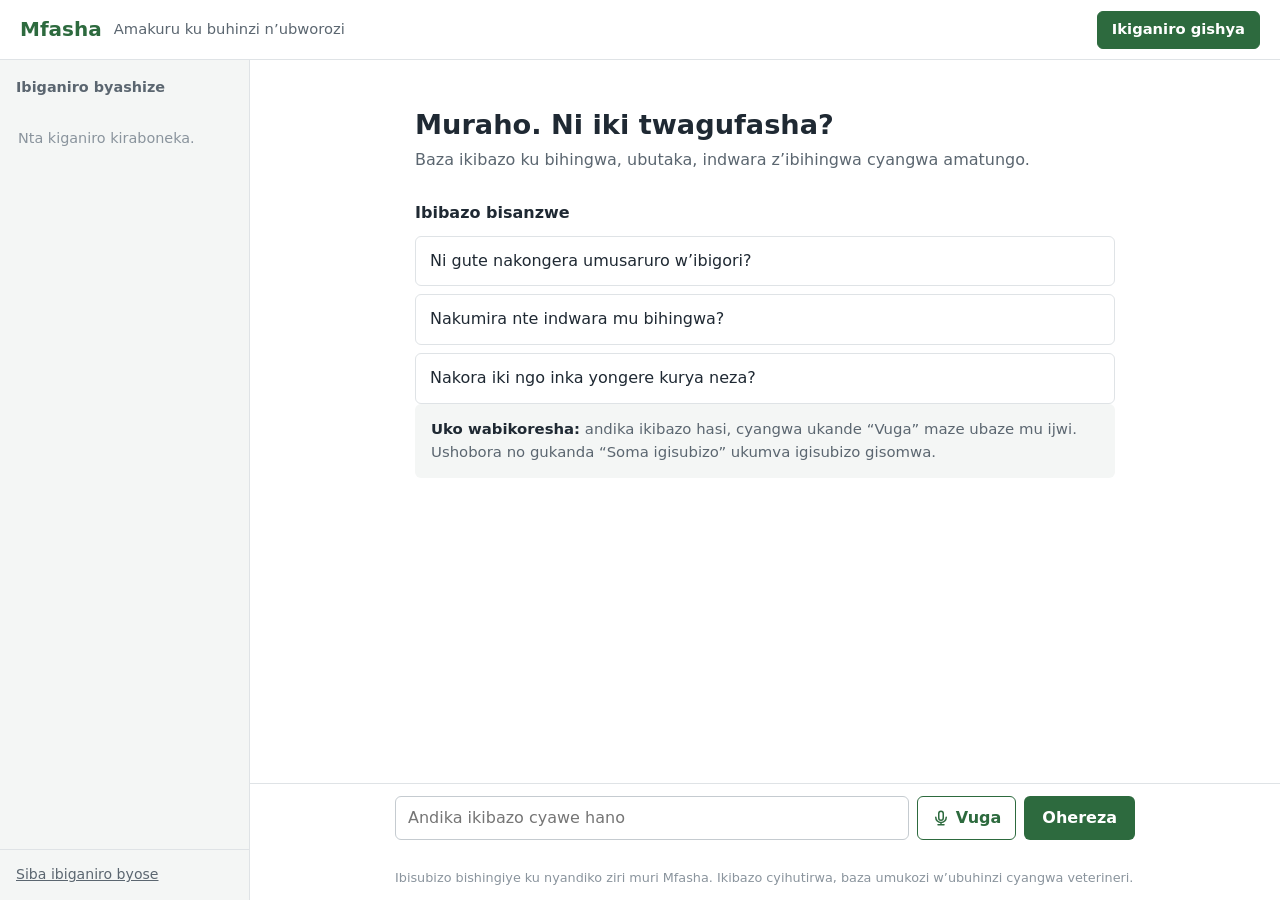
==== commit 456534eb: "debugging" ====
--- a/static/index.html
+++ b/static/index.html
@@ -2,113 +2,157 @@
 <html lang="rw">
 <head>
 <meta charset="utf-8">
-<meta name="viewport" content="width=device-width, initial-scale=1, viewport-fit=cover">
-<meta name="theme-color" content="#f7f7f2">
+<meta name="viewport" content="width=device-width, initial-scale=1">
 <meta name="description" content="Mfasha igufasha gushaka amakuru ku buhinzi n'ubworozi mu Kinyarwanda.">
-<title>Mfasha — Ubuhinzi n'ubworozi</title>
+<title>Mfasha – Ubuhinzi n'ubworozi</title>
 <style>
-:root{color-scheme:light;--paper:#f7f7f2;--white:#fff;--ink:#202b23;--muted:#627166;--faint:#859187;--line:#e3e8df;--soft:#f1f4ef;--green:#285f40;--green-dark:#1d4d32;--green-pale:#e8f1e8;--gold:#c39530;--red:#ae4234;--amber:#a97822;--sidebar:270px;font-family:system-ui,-apple-system,"Segoe UI",Roboto,Arial,sans-serif}
-*{box-sizing:border-box}html,body{width:100%;min-height:100%;margin:0}body{color:var(--ink);background:var(--paper);font-size:15px;line-height:1.6;-webkit-font-smoothing:antialiased}button,textarea{font:inherit}button{color:inherit}a{color:inherit}:focus-visible{outline:3px solid var(--gold);outline-offset:3px}[hidden]{display:none!important}.wrap{width:min(1120px,calc(100% - 48px));margin:0 auto}
-/* Ahabanza */
-.homepage{min-height:100vh;background:var(--paper)}.home-header{min-height:88px;display:flex;align-items:center;justify-content:space-between;gap:24px;border-bottom:1px solid var(--line)}.home-brand{display:inline-flex;align-items:center;gap:13px;text-decoration:none}.home-brand img{width:60px;height:60px;display:block;object-fit:contain;border:1px solid var(--line);border-radius:10px;background:#fff}.home-brand strong{display:block;font-size:1.3rem;line-height:1.2;letter-spacing:-.03em}.home-brand small{display:block;margin-top:4px;color:var(--muted);font-size:.67rem;font-weight:700;letter-spacing:.1em}.home-nav{display:flex;align-items:center;gap:24px}.home-nav a,.text-link{color:#425448;font-weight:650;text-decoration:none}.home-nav a:hover,.text-link:hover{color:var(--green)}.primary-button{min-height:48px;padding:0 20px;border:0;border-radius:7px;background:var(--green);color:#fff;font-weight:700;cursor:pointer}.primary-button:hover{background:var(--green-dark)}.home-hero{display:grid;grid-template-columns:minmax(0,1.3fr) minmax(250px,.7fr);gap:clamp(40px,8vw,105px);align-items:center;padding:clamp(58px,9vh,100px) 0 72px}.kicker{margin:0 0 18px;color:#6b772f;font-size:.74rem;font-weight:800;letter-spacing:.14em}.home-hero h1{max-width:720px;margin:0;font-size:clamp(2.6rem,6vw,4.5rem);font-weight:650;letter-spacing:-.055em;line-height:1.06}.home-description{max-width:650px;margin:23px 0 0;color:#56645a;font-size:1.08rem;line-height:1.8}.home-actions{display:flex;align-items:center;gap:22px;flex-wrap:wrap;margin-top:29px}.home-note{margin:18px 0 0;color:var(--faint);font-size:.88rem}.topic-list{padding:22px 0 22px 25px;border-left:1px solid #d9dfd6}.topic-list h2{margin:0 0 17px;font-size:.78rem;letter-spacing:.1em}.topic{display:flex;align-items:baseline;gap:13px;padding:13px 0;border-top:1px solid var(--line);color:#36473b;font-weight:650}.topic span{color:#819044;font-size:.75rem;font-weight:800}.how-section{padding:32px 0 50px;border-top:1px solid var(--line)}.how-section h2{margin:0;font-size:clamp(1.75rem,3vw,2.25rem);letter-spacing:-.035em}.how-intro{margin:8px 0 26px;color:var(--muted)}.steps{display:grid;grid-template-columns:repeat(3,minmax(0,1fr));gap:20px}.step{padding:18px 0 8px;border-top:2px solid #a9b77a}.step-number{color:#6b772f;font-size:.75rem;font-weight:800;letter-spacing:.1em}.step h3{margin:10px 0 6px;font-size:1.08rem}.step p{max-width:320px;margin:0;color:var(--muted);line-height:1.7}.caution{margin-top:28px;padding:14px 18px;border-left:3px solid var(--gold);background:#f0f1e8;color:#566152;line-height:1.7}.home-footer{display:flex;align-items:center;justify-content:space-between;gap:20px;padding:22px 0 30px;border-top:1px solid var(--line);color:var(--muted);font-size:.86rem}
-/* Ikiganiro */
-.app{display:flex;width:100%;height:100vh;height:100dvh;overflow:hidden;background:#fff}.sidebar{width:var(--sidebar);flex:none;display:flex;flex-direction:column;border-right:1px solid var(--line);background:#f7f8f5}.sidebar-header{display:flex;align-items:center;gap:11px;padding:18px 17px 14px}.sidebar-logo{width:42px;height:42px;object-fit:contain;border:1px solid var(--line);border-radius:9px;background:#fff}.sidebar-brand{font-size:1.08rem;font-weight:750;letter-spacing:-.03em}.history-heading{margin:16px 16px 8px;color:var(--faint);font-size:.72rem;font-weight:800;letter-spacing:.1em}.history-list{flex:1;overflow-y:auto;padding:0 9px 12px}.history-item{width:100%;display:block;overflow:hidden;padding:10px 11px;border:0;border-radius:8px;background:transparent;text-align:left;text-overflow:ellipsis;white-space:nowrap;cursor:pointer}.history-item:hover{background:#edf1e9}.history-item.active{background:#e8f1e8;color:var(--green-dark);font-weight:700}.no-history{padding:8px 11px;color:var(--faint);font-size:.9rem}.sidebar-footer{padding:12px 16px;border-top:1px solid var(--line)}.clear-history{padding:5px 0;border:0;background:none;color:var(--muted);text-decoration:underline;text-underline-offset:3px;cursor:pointer}.main{position:relative;min-width:0;flex:1;display:flex;flex-direction:column;background:#fff}.topbar{min-height:62px;display:flex;align-items:center;gap:12px;padding:10px 20px;border-bottom:1px solid var(--line)}.topbar-spacer{flex:1}.quiet-button{min-height:38px;padding:0 13px;border:1px solid var(--line);border-radius:8px;background:#fff;font-weight:650;cursor:pointer}.quiet-button:hover{background:var(--soft)}.icon-button{width:40px;height:40px;display:inline-flex;align-items:center;justify-content:center;flex:none;border:1px solid var(--line);border-radius:9px;background:#fff;color:var(--green);cursor:pointer}.icon-button:hover{background:var(--green-pale)}.icon-button:disabled{opacity:.55;cursor:default}.icon-button.recording{border-color:var(--red);background:var(--red);color:#fff}.icon-button svg{width:19px;height:19px}.chat-scroll{flex:1;overflow-y:auto;scroll-behavior:smooth}.chat-column{width:min(100%,780px);margin:0 auto;padding:0 24px 24px}.empty-state{padding:clamp(50px,12vh,110px) 0 28px;text-align:center}.empty-state h2{margin:0;font-size:clamp(1.7rem,4vw,2.2rem);letter-spacing:-.04em}.empty-state p{margin:9px 0 0;color:var(--muted)}.suggestions{display:grid;grid-template-columns:repeat(3,minmax(0,1fr));gap:10px;margin:24px 0 0}.suggestion{min-height:60px;padding:11px 13px;border:1px solid var(--line);border-radius:10px;background:#fff;color:#34463a;text-align:left;line-height:1.4;cursor:pointer}.suggestion:hover{border-color:#a8c4ad;background:#f7faf6}.thread{padding-bottom:20px}.turn{padding:20px 0 5px}.question-row{display:flex;justify-content:flex-end}.question-bubble{max-width:85%;padding:10px 14px;border:1px solid #e9eee7;border-radius:15px 15px 4px 15px;background:var(--soft);white-space:pre-wrap;overflow-wrap:anywhere}.answer-card{margin-top:13px;padding:15px;border:1px solid #edf0eb;border-radius:13px;background:#fbfcfa}.answer-card.refused{background:#fbfaf7}.confidence{display:flex;align-items:center;gap:8px;margin-bottom:9px;color:var(--muted);font-size:.82rem}.confidence-mark{width:34px;height:5px;border-radius:5px;background:#dfe5dc}.confidence.high .confidence-mark{background:#438055}.confidence.medium .confidence-mark{background:#b88934}.confidence.low .confidence-mark{background:#b65b42}.answer-text{margin:0;line-height:1.75;white-space:pre-wrap;overflow-wrap:anywhere}.answer-note{margin:0 0 10px;padding:9px 11px;border-radius:7px;background:#f3f0e4;color:#665427;font-size:.9rem}.answer-note.low{background:#f7ece8;color:#833d2e}.alternatives{margin-top:12px}.alternatives summary{min-height:36px;color:var(--green);font-weight:700;cursor:pointer}.alternative{margin:8px 0;padding:12px;border:1px solid var(--line);border-radius:8px;background:#fff;line-height:1.7;white-space:pre-wrap}.answer-tools{display:flex;align-items:center;flex-wrap:wrap;gap:7px;margin-top:12px}.tool-button{min-height:34px;padding:0 10px;border:1px solid var(--line);border-radius:7px;background:#fff;color:#526156;font-size:.83rem;cursor:pointer}.tool-button:hover,.tool-button.selected{border-color:#b6c9b6;background:var(--green-pale);color:var(--green-dark)}.tool-button:disabled{opacity:.65;cursor:default}.thinking,.error-message{color:var(--muted)}.error-message{color:var(--red)}.composer-area{padding:12px 20px max(14px,env(safe-area-inset-bottom));border-top:1px solid var(--line);background:#fff}.composer-wrap{width:min(100%,780px);margin:0 auto}.composer{display:flex;align-items:flex-end;gap:8px;padding:8px;border:1px solid #dfe6dc;border-radius:13px;background:#fff;box-shadow:0 3px 12px rgba(28,41,33,.05)}.composer:focus-within{border-color:#8fb39a;box-shadow:0 0 0 3px rgba(39,99,69,.08)}.composer textarea{min-width:0;min-height:42px;max-height:140px;flex:1;resize:none;padding:9px 5px;border:0;outline:0;background:transparent;color:var(--ink);line-height:1.45}.composer textarea::placeholder{color:var(--faint)}.send-button{min-height:40px;padding:0 15px;border:0;border-radius:9px;background:var(--green);color:#fff;font-weight:700;cursor:pointer}.send-button:hover{background:var(--green-dark)}.send-button:disabled{opacity:.55;cursor:default}.status-line{min-height:20px;margin:6px 4px 0;color:var(--muted);font-size:.82rem;text-align:center}.composer-note{margin:3px 0 0;color:var(--faint);font-size:.74rem;text-align:center}.scrim{display:none}
-@media(max-width:760px){.wrap{width:min(100% - 36px,1120px)}.home-nav a{display:none}.home-hero{grid-template-columns:1fr;gap:34px;padding:52px 0}.topic-list{padding:0;border-left:0}.steps{grid-template-columns:1fr;gap:15px}.step p{max-width:none}.home-footer{align-items:flex-start;flex-direction:column}.sidebar{position:fixed;z-index:12;inset:0 auto 0 0;width:min(84vw,300px);transform:translateX(-105%);transition:transform .18s ease;box-shadow:0 0 30px rgba(0,0,0,.12)}.app.sidebar-open .sidebar{transform:translateX(0)}.app.sidebar-open .scrim{position:fixed;z-index:11;inset:0;display:block;border:0;background:rgba(20,30,22,.3)}.topbar{position:relative;z-index:13;padding:8px 12px}.composer-area{padding-right:12px;padding-left:12px}.chat-column{padding-right:16px;padding-left:16px}.suggestions{grid-template-columns:1fr}.suggestion{min-height:48px}.question-bubble{max-width:94%}}
-@media(max-width:430px){.wrap{width:calc(100% - 32px)}.home-header{min-height:76px}.home-brand img{width:50px;height:50px}.home-header>.home-nav>.primary-button{min-height:42px;padding:0 12px;font-size:.88rem}.home-hero h1{font-size:2.55rem}.topbar{gap:7px}.quiet-button{padding:0 9px;font-size:.85rem}.send-button{padding:0 11px}.composer{gap:5px}}
+:root{--ink:#1f2933;--muted:#5b6670;--faint:#8a949d;--line:#dfe3e6;--soft:#f4f6f5;--green:#2d6a3e;--green-dark:#245532;--green-tint:#eaf3ec;--amber:#8a5a00;--amber-tint:#fff6e0;--red:#b3261e;--red-tint:#fdecea;font-family:system-ui,-apple-system,"Segoe UI",Roboto,Arial,sans-serif}
+*{box-sizing:border-box}
+html,body{height:100%;margin:0}
+body{background:#fff;color:var(--ink);font-size:16px;line-height:1.55}
+button,textarea{font:inherit;color:inherit}
+button{cursor:pointer}
+:focus-visible{outline:2px solid var(--green);outline-offset:2px}
+[hidden]{display:none!important}
+
+.app{display:flex;flex-direction:column;height:100vh;height:100dvh}
+.header{display:flex;align-items:center;gap:12px;padding:0 20px;height:60px;border-bottom:1px solid var(--line);flex:none}
+.brand{font-size:1.25rem;font-weight:700;color:var(--green)}
+.tagline{color:var(--muted);font-size:.92rem}
+.header-space{flex:1}
+.btn{height:38px;padding:0 14px;border:1px solid var(--line);border-radius:6px;background:#fff;font-size:.92rem}
+.btn:hover{background:var(--soft)}
+.btn-primary{background:var(--green);border-color:var(--green);color:#fff;font-weight:600}
+.btn-primary:hover{background:var(--green-dark)}
+.btn:disabled{opacity:.5;cursor:default}
+#toggle-history{display:none}
+
+.body{display:flex;flex:1;min-height:0}
+.sidebar{width:250px;flex:none;display:flex;flex-direction:column;border-right:1px solid var(--line);background:var(--soft)}
+.sidebar h2{margin:16px 16px 6px;font-size:.9rem;font-weight:600;color:var(--muted)}
+.history{flex:1;overflow-y:auto;padding:0 8px 8px}
+.history-item{display:block;width:100%;padding:8px 10px;border:0;border-radius:6px;background:none;text-align:left;font-size:.92rem;color:var(--ink);overflow:hidden;text-overflow:ellipsis;white-space:nowrap}
+.history-item:hover{background:#e8ecea}
+.history-item.active{background:#fff;box-shadow:inset 3px 0 var(--green)}
+.no-history{padding:8px 10px;color:var(--faint);font-size:.9rem}
+.sidebar-foot{padding:10px 16px;border-top:1px solid var(--line)}
+.link-btn{border:0;background:none;padding:4px 0;color:var(--muted);font-size:.88rem;text-decoration:underline}
+.link-btn:hover{color:var(--red)}
+
+.main{flex:1;min-width:0;display:flex;flex-direction:column}
+.scroll{flex:1;overflow-y:auto}
+.column{width:min(100%,740px);margin:0 auto;padding:24px 20px}
+
+.welcome h1{margin:24px 0 6px;font-size:1.7rem;line-height:1.25}
+.welcome p{margin:0;color:var(--muted)}
+.welcome h2{margin:28px 0 10px;font-size:1rem}
+.suggestions{display:flex;flex-direction:column;gap:8px}
+.suggestion{padding:12px 14px;border:1px solid var(--line);border-radius:6px;background:#fff;text-align:left}
+.suggestion:hover{border-color:var(--green);background:var(--green-tint)}
+.howto{margin:28px 0 0;padding:14px 16px;background:var(--soft);border-radius:6px;color:var(--muted);font-size:.93rem}
+.howto strong{color:var(--ink)}
+
+.turn{padding:14px 0}
+.question{display:flex;justify-content:flex-end}
+.question div{max-width:85%;padding:10px 14px;border-radius:12px 12px 2px 12px;background:var(--green);color:#fff;white-space:pre-wrap;overflow-wrap:anywhere}
+.answer{margin-top:12px;padding:14px 16px;border:1px solid var(--line);border-radius:8px}
+.answer.refused{background:var(--soft)}
+.badge{display:inline-block;margin-bottom:8px;padding:2px 9px;border-radius:99px;font-size:.82rem;font-weight:600}
+.badge.high{background:var(--green-tint);color:var(--green-dark)}
+.badge.medium{background:var(--amber-tint);color:var(--amber)}
+.badge.low{background:var(--red-tint);color:var(--red)}
+.note{margin:0 0 10px;font-size:.9rem;color:var(--muted)}
+.answer-text{margin:0;line-height:1.75;white-space:pre-wrap;overflow-wrap:anywhere}
+.alternatives{margin-top:12px;font-size:.95rem}
+.alternatives summary{cursor:pointer;color:var(--green);font-weight:600}
+.alternative{margin:8px 0 0;padding:10px 12px;background:var(--soft);border-radius:6px;white-space:pre-wrap}
+.tools{display:flex;flex-wrap:wrap;gap:8px;margin-top:14px;padding-top:12px;border-top:1px solid var(--line)}
+.tool{height:34px;padding:0 12px;border:1px solid var(--line);border-radius:6px;background:#fff;font-size:.88rem}
+.tool:hover{background:var(--soft)}
+.tool.selected{border-color:var(--green);background:var(--green-tint)}
+.tool:disabled{opacity:.7;cursor:default}
+.thinking{margin:0;color:var(--muted)}
+.error{margin:0;color:var(--red)}
+
+.composer-area{flex:none;border-top:1px solid var(--line);background:#fff;padding:12px 20px max(12px,env(safe-area-inset-bottom))}
+.composer-wrap{width:min(100%,740px);margin:0 auto}
+.composer{display:flex;align-items:flex-end;gap:8px}
+.composer textarea{flex:1;min-width:0;min-height:44px;max-height:140px;resize:none;padding:10px 12px;border:1px solid #c5cbd0;border-radius:6px;line-height:1.4}
+.composer textarea:focus{outline:2px solid var(--green);outline-offset:0;border-color:var(--green)}
+.mic{display:inline-flex;align-items:center;gap:6px;height:44px;padding:0 14px;border:1px solid var(--green);border-radius:6px;background:#fff;color:var(--green);font-weight:600}
+.mic:hover{background:var(--green-tint)}
+.mic.recording{background:var(--red);border-color:var(--red);color:#fff}
+.mic:disabled{opacity:.5;cursor:default}
+.mic svg{width:18px;height:18px}
+.send{height:44px;padding:0 18px;border:0;border-radius:6px;background:var(--green);color:#fff;font-weight:600}
+.send:hover{background:var(--green-dark)}
+.send:disabled{opacity:.5;cursor:default}
+.status{min-height:22px;margin:6px 0 0;font-size:.88rem;color:var(--muted)}
+.disclaimer{margin:0;font-size:.8rem;color:var(--faint)}
+.scrim{display:none}
+
+@media(max-width:760px){
+  .tagline{display:none}
+  #toggle-history{display:inline-block}
+  .sidebar{position:fixed;z-index:12;top:0;bottom:0;left:0;width:min(82vw,290px);transform:translateX(-105%);transition:transform .15s ease;box-shadow:2px 0 16px rgba(0,0,0,.2)}
+  .app.open .sidebar{transform:none}
+  .app.open .scrim{display:block;position:fixed;z-index:11;inset:0;border:0;background:rgba(0,0,0,.4)}
+  .header{padding:0 12px}
+  .column{padding:16px 14px}
+  .composer-area{padding-left:12px;padding-right:12px}
+  .mic-label{display:none}
+  .mic{padding:0 12px}
+}
+@media(prefers-reduced-motion:reduce){*{transition:none!important}}
 </style>
 </head>
 <body>
-<section class="homepage" id="homepage">
-  <div class="wrap">
-    <header class="home-header">
-      <a class="home-brand" href="#homepage" aria-label="Mfasha">
-        <img src="[data-uri]" alt="Ikirango cya Mfasha">
-        <span><strong>Mfasha</strong><small>UBUHINZI N’UBWOROZI</small></span>
-      </a>
-      <nav class="home-nav" aria-label="Ibice by'urubuga">
-        <a href="#ibyo-ifasha">Ibyo ifasha</a>
-        <a href="#uko-ikora">Uko ikora</a>
-        <button class="primary-button" type="button" data-open-chat>Tangira kubaza</button>
-      </nav>
-    </header>
-    <main>
-      <section class="home-hero">
-        <div>
-          <p class="kicker">UMUFASHA WAWE MU BUHINZI N’UBWOROZI</p>
-          <h1>Inama ku murima n’amatungo, mu Kinyarwanda.</h1>
-          <p class="home-description">Mfasha ni porogaramu igufasha gushaka amakuru ku buhinzi n’ubworozi. Baza mu Kinyarwanda, ubone igisubizo gishingiye ku nyandiko ziri muri porogaramu, kandi wumve gisomwa.</p>
-          <div class="home-actions">
-            <button class="primary-button" type="button" data-open-chat>Tangira kubaza</button>
-            <a class="text-link" href="#uko-ikora">Menya uko ikora</a>
-          </div>
-          <p class="home-note">Andika ikibazo cyangwa uvuge ukoresheje mikoro umaze gutangira.</p>
+<div class="app" id="app">
+  <header class="header">
+    <button class="btn" id="toggle-history" type="button">Amateka</button>
+    <span class="brand">Mfasha</span>
+    <span class="tagline">Amakuru ku buhinzi n’ubworozi</span>
+    <span class="header-space"></span>
+    <button class="btn btn-primary" id="new-chat" type="button">Ikiganiro gishya</button>
+  </header>
+  <div class="body">
+    <aside class="sidebar" id="sidebar">
+      <h2>Ibiganiro byashize</h2>
+      <nav class="history" id="history-list" aria-label="Ibiganiro byashize"></nav>
+      <div class="sidebar-foot"><button class="link-btn" id="clear-history" type="button">Siba ibiganiro byose</button></div>
+    </aside>
+    <button class="scrim" id="scrim" type="button" aria-label="Funga"></button>
+    <main class="main">
+      <div class="scroll" id="chat-scroll">
+        <div class="column">
+          <section class="welcome" id="empty-state">
+            <h1>Muraho. Ni iki twagufasha?</h1>
+            <p>Baza ikibazo ku bihingwa, ubutaka, indwara z’ibihingwa cyangwa amatungo.</p>
+            <h2>Ibibazo bisanzwe</h2>
+            <div class="suggestions">
+              <button class="suggestion" type="button" data-question="Ni gute nakongera umusaruro w'ibigori?">Ni gute nakongera umusaruro w’ibigori?</button>
+              <button class="suggestion" type="button" data-question="Nakumira nte indwara mu bihingwa?">Nakumira nte indwara mu bihingwa?</button>
+              <button class="suggestion" type="button" data-question="Nakora iki ngo inka yongere kurya neza?">Nakora iki ngo inka yongere kurya neza?</button>
+            </div>
+            <p class="howto"><strong>Uko wabikoresha:</strong> andika ikibazo hasi, cyangwa ukande “Vuga” maze ubaze mu ijwi. Ushobora no gukanda “Soma igisubizo” ukumva igisubizo gisomwa.</p>
+          </section>
+          <div id="thread" role="log" aria-live="polite"></div>
         </div>
-        <aside class="topic-list" id="ibyo-ifasha">
-          <h2>IBYO WABAZA</h2>
-          <div class="topic"><span>01</span> Ibihingwa n’imbuto</div>
-          <div class="topic"><span>02</span> Ubutaka n’imirima</div>
-          <div class="topic"><span>03</span> Indwara n’udukoko</div>
-          <div class="topic"><span>04</span> Amatungo n’imirire yayo</div>
-        </aside>
-      </section>
-      <section class="how-section" id="uko-ikora">
-        <h2>Uko Mfasha ikora</h2>
-        <p class="how-intro">Intambwe eshatu zo kubona amakuru ukeneye.</p>
-        <div class="steps">
-          <article class="step"><span class="step-number">INTAMBWE 01</span><h3>Baza ikibazo</h3><p>Andika ikibazo cyawe mu Kinyarwanda cyangwa uvuge ukoresheje mikoro.</p></article>
-          <article class="step"><span class="step-number">INTAMBWE 02</span><h3>Mfasha irashakisha</h3><p>Ishakisha mu nyandiko z’ubuhinzi n’ubworozi ziri muri porogaramu.</p></article>
-          <article class="step"><span class="step-number">INTAMBWE 03</span><h3>Soma cyangwa utege amatwi</h3><p>Reba igisubizo, wumve gisomwa, cyangwa ubaze ikindi kibazo.</p></article>
+      </div>
+      <footer class="composer-area">
+        <div class="composer-wrap">
+          <form class="composer" id="chat-form">
+            <label for="question" hidden>Ikibazo cyawe</label>
+            <textarea id="question" rows="1" maxlength="500" placeholder="Andika ikibazo cyawe hano" autocomplete="off"></textarea>
+            <button class="mic" id="microphone" type="button" aria-label="Tangira gufata amajwi"><svg id="mic-icon" viewBox="0 0 24 24" fill="none" stroke="currentColor" stroke-width="2" stroke-linecap="round" stroke-linejoin="round"><rect x="9" y="3" width="6" height="12" rx="3"/><path d="M5 11a7 7 0 0 0 14 0M12 18v3m-4 0h8"/></svg><span class="mic-label" id="mic-label">Vuga</span></button>
+            <button class="send" id="send-button" type="submit">Ohereza</button>
+          </form>
+          <p class="status" id="status-line" role="status" aria-live="polite"></p>
+          <p class="disclaimer">Ibisubizo bishingiye ku nyandiko ziri muri Mfasha. Ikibazo cyihutirwa, baza umukozi w’ubuhinzi cyangwa veterineri.</p>
         </div>
-        <p class="caution">Ibisubizo bishingira ku nyandiko ziri muri Mfasha. Niba amakuru adahagije cyangwa ikibazo cyihutirwa, baza umukozi w’ubuhinzi cyangwa veterineri.</p>
-      </section>
-      <footer class="home-footer"><span>Amateka y’ibiganiro abikwa kuri iki gikoresho.</span><button class="primary-button" type="button" data-open-chat>Tangira kubaza</button></footer>
+      </footer>
     </main>
   </div>
-</section>
-
-<div class="app" id="app" hidden>
-  <aside class="sidebar" id="sidebar">
-    <div class="sidebar-header"><img class="sidebar-logo" src="[data-uri]" alt=""><span class="sidebar-brand">Mfasha</span></div>
-    <button class="quiet-button" id="new-chat" type="button" style="margin:0 12px">Ikiganiro gishya</button>
-    <p class="history-heading">AMATEKA Y’IBIGANIRO</p>
-    <nav class="history-list" id="history-list" aria-label="Amateka y’ibiganiro"></nav>
-    <div class="sidebar-footer"><button class="clear-history" id="clear-history" type="button">Siba amateka yose</button></div>
-  </aside>
-  <button class="scrim" id="scrim" type="button" aria-label="Funga amateka"></button>
-  <main class="main">
-    <header class="topbar">
-      <button class="icon-button" id="toggle-history" type="button" aria-label="Fungura amateka"><svg viewBox="0 0 24 24" fill="none" stroke="currentColor" stroke-width="1.8" stroke-linecap="round"><path d="M4 6h16M4 12h16M4 18h16"/></svg></button>
-      <span class="topbar-spacer"></span>
-      <button class="quiet-button" id="back-home" type="button">Ahabanza</button>
-      <button class="quiet-button" id="new-chat-top" type="button">Ikiganiro gishya</button>
-    </header>
-    <div class="chat-scroll" id="chat-scroll">
-      <div class="chat-column">
-        <section class="empty-state" id="empty-state">
-          <h2>Muraho. Ni iki twagufasha?</h2>
-          <p>Baza ku bihingwa, ubutaka, indwara cyangwa amatungo.</p>
-          <div class="suggestions">
-            <button class="suggestion" type="button" data-question="Ni gute nakongera umusaruro w'ibigori?">Kongera umusaruro w'ibigori</button>
-            <button class="suggestion" type="button" data-question="Nakumira nte indwara mu bihingwa?">Kurinda ibihingwa indwara</button>
-            <button class="suggestion" type="button" data-question="Nakora iki ngo inka yongere kurya neza?">Kwita ku nka</button>
-          </div>
-        </section>
-        <div class="thread" id="thread" role="log" aria-live="polite"></div>
-      </div>
-    </div>
-    <footer class="composer-area">
-      <div class="composer-wrap">
-        <form class="composer" id="chat-form">
-          <label for="question" hidden>Andika ikibazo cyawe</label>
-          <textarea id="question" rows="1" maxlength="500" placeholder="Andika ikibazo cyawe..." autocomplete="off"></textarea>
-          <button class="icon-button" id="microphone" type="button" aria-label="Tangira gufata amajwi" title="Tangira gufata amajwi"><svg id="mic-icon" viewBox="0 0 24 24" fill="none" stroke="currentColor" stroke-width="1.8" stroke-linecap="round" stroke-linejoin="round"><rect x="9" y="3" width="6" height="12" rx="3"/><path d="M5 11a7 7 0 0 0 14 0M12 18v3m-4 0h8"/></svg></button>
-          <button class="send-button" id="send-button" type="submit">Ohereza</button>
-        </form>
-        <p class="status-line" id="status-line" role="status" aria-live="polite"></p>
-        <p class="composer-note">Ibisubizo bishingira ku nyandiko ziri muri Mfasha.</p>
-      </div>
-    </footer>
-  </main>
 </div>
 
 <script>
@@ -116,7 +160,7 @@
   'use strict';
   var STORAGE_KEY='mfasha-conversations-v1';
   var $=function(id){return document.getElementById(id);};
-  var homepage=$('homepage'),app=$('app'),chatForm=$('chat-form'),questionBox=$('question'),sendButton=$('send-button'),microphoneButton=$('microphone'),micIcon=$('mic-icon'),statusLine=$('status-line'),thread=$('thread'),emptyState=$('empty-state'),historyList=$('history-list'),chatScroll=$('chat-scroll');
+  var app=$('app'),chatForm=$('chat-form'),questionBox=$('question'),sendButton=$('send-button'),microphoneButton=$('microphone'),micIcon=$('mic-icon'),micLabel=$('mic-label'),statusLine=$('status-line'),thread=$('thread'),emptyState=$('empty-state'),historyList=$('history-list'),chatScroll=$('chat-scroll');
   var conversations=[],activeConversationId=null,isBusy=false,recorder=null,micStream=null,recordTimer=null,audioPlayer=null,audioUrl=null,activeSpeakButton=null,speechRequestId=0;
 
   function setStatus(text){statusLine.textContent=text||'';}
@@ -133,71 +177,121 @@
   }
 
   function showEmpty(show){emptyState.hidden=!show;}
-  function beginNewChat(){activeConversationId=null;thread.replaceChildren();showEmpty(true);renderHistory();chatScroll.scrollTop=0;app.classList.remove('sidebar-open');questionBox.focus();}
+  function beginNewChat(){stopSpeech();activeConversationId=null;thread.replaceChildren();showEmpty(true);renderHistory();chatScroll.scrollTop=0;app.classList.remove('open');questionBox.focus();}
   function openConversation(id){
-    var c=conversations.find(function(item){return item.id===id;});if(!c)return;activeConversationId=id;thread.replaceChildren();showEmpty(false);
+    var c=conversations.find(function(item){return item.id===id;});if(!c)return;stopSpeech();activeConversationId=id;thread.replaceChildren();showEmpty(false);
     c.items.forEach(function(item){var turn=createTurn(item.question);if(item.answer)renderAnswer(turn,item.answer,item,true);else showAnswerError(turn,'Iki gisubizo nticyabitswe.');});
-    renderHistory();chatScroll.scrollTop=chatScroll.scrollHeight;app.classList.remove('sidebar-open');
+    renderHistory();chatScroll.scrollTop=chatScroll.scrollHeight;app.classList.remove('open');
   }
 
   function createTurn(question){
-    var article=document.createElement('article');article.className='turn';var row=document.createElement('div');row.className='question-row';var bubble=document.createElement('div');bubble.className='question-bubble';bubble.textContent=question;row.appendChild(bubble);article.appendChild(row);
-    var card=document.createElement('section');card.className='answer-card';var body=document.createElement('div');card.appendChild(body);article.appendChild(card);thread.appendChild(article);return{article:article,card:card,body:body};
+    var article=document.createElement('article');article.className='turn';var row=document.createElement('div');row.className='question';var bubble=document.createElement('div');bubble.textContent=question;row.appendChild(bubble);article.appendChild(row);
+    var card=document.createElement('section');card.className='answer';var body=document.createElement('div');card.appendChild(body);article.appendChild(card);thread.appendChild(article);return{article:article,card:card,body:body};
   }
   function showThinking(turn){var p=document.createElement('p');p.className='thinking';p.textContent='Ndimo gushaka igisubizo…';turn.body.appendChild(p);chatScroll.scrollTop=chatScroll.scrollHeight;}
-  function makeButton(text,cls){var b=document.createElement('button');b.type='button';b.className='tool-button'+(cls?' '+cls:'');b.textContent=text;return b;}
+  function makeButton(text){var b=document.createElement('button');b.type='button';b.className='tool';b.textContent=text;return b;}
   async function feedback(item,passageId,vote,button){if(item.vote||item.feedbackPending)return;item.feedbackPending=true;button.disabled=true;try{var response=await fetch('/api/feedback',{method:'POST',headers:{'Content-Type':'application/json'},body:JSON.stringify({question:item.question,passage_id:passageId||null,vote:vote})});if(!response.ok){var info=await response.json().catch(function(){return{};});throw new Error(info.detail||'Ntabwo igitekerezo cyawe cyabitswe. Ongera ugerageze.');}item.vote=vote;button.classList.add('selected');saveConversations();}catch(error){setStatus(error.message||'Ntabwo igitekerezo cyawe cyabitswe. Ongera ugerageze.');}finally{item.feedbackPending=false;button.disabled=!!item.vote;}}
 
   function renderAnswer(turn,answer,item,quiet){
     turn.body.replaceChildren();turn.card.classList.toggle('refused',!!answer.refused);
-    if(!answer.refused&&answer.tier){var conf=document.createElement('div');conf.className='confidence '+answer.tier;var mark=document.createElement('span');mark.className='confidence-mark';conf.appendChild(mark);var label=document.createElement('span');label.textContent='Icyizere: '+({high:'kinshi',medium:'giciriritse',low:'gike'}[answer.tier]||'ntikizwi');conf.appendChild(label);turn.body.appendChild(conf);
-      if(answer.tier==='medium'||answer.tier==='low'){var note=document.createElement('p');note.className='answer-note'+(answer.tier==='low'?' low':'');note.textContent=answer.tier==='low'?'Iki gisubizo nticyizewe bihagije; genzura n’andi makuru.':'Genzura n’andi makuru kugira ngo wemeze iki gisubizo.';turn.body.appendChild(note);}}
+    if(!answer.refused&&answer.tier){
+      var badge=document.createElement('span');badge.className='badge '+answer.tier;badge.textContent='Icyizere: '+({high:'kinshi',medium:'giciriritse',low:'gike'}[answer.tier]||'ntikizwi');turn.body.appendChild(badge);
+      if(answer.tier==='medium'||answer.tier==='low'){var note=document.createElement('p');note.className='note';note.textContent=answer.tier==='low'?'Iki gisubizo nticyizewe bihagije. Genzura n’andi makuru.':'Genzura n’andi makuru kugira ngo wemeze iki gisubizo.';turn.body.appendChild(note);}}
     var text=document.createElement('p');text.className='answer-text';text.textContent=answer.answer||'Nta gisubizo cyagarutse.';turn.body.appendChild(text);
-    if(!answer.refused&&answer.alternatives&&answer.alternatives.length){var details=document.createElement('details');details.className='alternatives';var summary=document.createElement('summary');summary.textContent='Andi makuru ashobora kugufasha';details.appendChild(summary);answer.alternatives.forEach(function(value){var p=document.createElement('p');p.className='alternative';p.textContent=value;details.appendChild(p);});turn.body.appendChild(details);}
-    var tools=document.createElement('div');tools.className='answer-tools';var speaker=makeButton('Soma igisubizo');speaker.addEventListener('click',function(){speakAnswer(answer.answer||'',speaker);});tools.appendChild(speaker);
-    if(!answer.refused){var yes=makeButton(item.vote==='helpful'?'Byamfashije ✓':'Byamfashije');yes.disabled=!!item.vote;yes.addEventListener('click',function(){feedback(item,answer.passage_id,'helpful',yes);});var no=makeButton(item.vote==='not_helpful'?'Ntibyamfashije ✓':'Ntibyamfashije');no.disabled=!!item.vote;no.addEventListener('click',function(){feedback(item,answer.passage_id,'not_helpful',no);});var copy=makeButton('Koporora');copy.addEventListener('click',function(){if(!navigator.clipboard){setStatus('Ntabwo gushaka gukoporora byemewe muri iyi mushakisha.');return;}navigator.clipboard.writeText(answer.answer||'').then(function(){setStatus('Igisubizo cyakoporowe.');setTimeout(function(){setStatus('');},1600);}).catch(function(){setStatus('Ntabwo igisubizo cyakoporowe.');});});tools.appendChild(yes);tools.appendChild(no);tools.appendChild(copy);}
+    if(!answer.refused&&answer.alternatives&&answer.alternatives.length){var details=document.createElement('details');details.className='alternatives';var summary=document.createElement('summary');summary.textContent='Reba andi makuru ashobora kugufasha';details.appendChild(summary);answer.alternatives.forEach(function(value){var p=document.createElement('p');p.className='alternative';p.textContent=value;details.appendChild(p);});turn.body.appendChild(details);}
+    var tools=document.createElement('div');tools.className='tools';var speaker=makeButton('Soma igisubizo');speaker.addEventListener('click',function(){speakAnswer(answer.answer||'',speaker);});tools.appendChild(speaker);
+    if(!answer.refused){
+      var yes=makeButton(item.vote==='helpful'?'Byamfashije ✓':'Byamfashije');yes.disabled=!!item.vote;yes.addEventListener('click',function(){feedback(item,answer.passage_id,'helpful',yes);});
+      var no=makeButton(item.vote==='not_helpful'?'Ntibyamfashije ✓':'Ntibyamfashije');no.disabled=!!item.vote;no.addEventListener('click',function(){feedback(item,answer.passage_id,'not_helpful',no);});
+      var copy=makeButton('Koporora');copy.addEventListener('click',function(){if(!navigator.clipboard){setStatus('Iyi mushakisha ntishobora gukoporora.');return;}navigator.clipboard.writeText(answer.answer||'').then(function(){setStatus('Igisubizo cyakoporowe.');setTimeout(function(){setStatus('');},1600);}).catch(function(){setStatus('Ntabwo igisubizo cyakoporowe.');});});
+      tools.appendChild(yes);tools.appendChild(no);tools.appendChild(copy);}
     turn.body.appendChild(tools);if(!quiet)turn.article.scrollIntoView({behavior:'smooth',block:'start'});
   }
-  function showAnswerError(turn,message){turn.body.replaceChildren();var p=document.createElement('p');p.className='error-message';p.textContent=message;turn.body.appendChild(p);}
+  function showAnswerError(turn,message){turn.body.replaceChildren();var p=document.createElement('p');p.className='error';p.textContent=message;turn.body.appendChild(p);}
 
   function resetSpeakButton(){if(activeSpeakButton){activeSpeakButton.classList.remove('selected');activeSpeakButton.textContent='Soma igisubizo';activeSpeakButton=null;}}
   function stopSpeech(){speechRequestId++;if(audioPlayer){audioPlayer.onended=null;audioPlayer.onerror=null;audioPlayer.pause();audioPlayer=null;}if(audioUrl){URL.revokeObjectURL(audioUrl);audioUrl=null;}resetSpeakButton();}
-  async function speakAnswer(text,button){if(button&&activeSpeakButton===button){stopSpeech();setStatus('');return;}stopSpeech();var requestId=speechRequestId;activeSpeakButton=button||null;if(button){button.classList.add('selected');button.textContent='Hagarika gusoma';}setStatus('Ndimo gutegura igisubizo cy’amajwi…');
-    try{var response=await fetch('/api/speak',{method:'POST',headers:{'Content-Type':'application/json'},body:JSON.stringify({text:(text||'').slice(0,600)})});if(!response.ok){var info=await response.json().catch(function(){return{};});throw new Error(info.detail||'Ijwi ntiryakunze.');}var blob=await response.blob();if(requestId!==speechRequestId)return;audioUrl=URL.createObjectURL(blob);audioPlayer=new Audio(audioUrl);setStatus('Ndimo gusoma igisubizo…');audioPlayer.onended=function(){if(requestId!==speechRequestId)return;stopSpeech();setStatus('');};audioPlayer.onerror=function(){if(requestId!==speechRequestId)return;stopSpeech();setStatus('Ntabwo ijwi ryakinnye. Ongera ukande “Soma igisubizo”.');};await audioPlayer.play();}
-    catch(error){if(requestId!==speechRequestId)return;stopSpeech();setStatus(error.message||'Ijwi ntiryakunze.');}}
+  function speechNote(header){var h=(header||'').toLowerCase();if(h.indexOf('number')>-1)return 'Interuro zirimo imibare ntizasomwe. Zisome mu nyandiko.';if(h.indexOf('first')>-1)return 'Hasomwe igice cya mbere gusa.';return '';}
+  async function speakAnswer(text,button){
+    if(button&&activeSpeakButton===button){stopSpeech();setStatus('');return;}
+    stopSpeech();var requestId=speechRequestId;activeSpeakButton=button||null;if(button){button.classList.add('selected');button.textContent='Hagarika gusoma';}setStatus('Ndimo gutegura amajwi…');
+    try{
+      var response=await fetch('/api/speak',{method:'POST',headers:{'Content-Type':'application/json'},body:JSON.stringify({text:(text||'').slice(0,5000)})});
+      if(!response.ok){var info=await response.json().catch(function(){return{};});throw new Error(info.detail||'Ijwi ntiryakunze.');}
+      var note=speechNote(response.headers.get('X-Notes'));var blob=await response.blob();if(requestId!==speechRequestId)return;
+      audioUrl=URL.createObjectURL(blob);audioPlayer=new Audio(audioUrl);setStatus(note?'Ndimo gusoma. '+note:'Ndimo gusoma igisubizo…');
+      audioPlayer.onended=function(){if(requestId!==speechRequestId)return;stopSpeech();setStatus(note);};
+      audioPlayer.onerror=function(){if(requestId!==speechRequestId)return;stopSpeech();setStatus('Ntabwo ijwi ryakinnye. Ongera ukande “Soma igisubizo”.');};
+      await audioPlayer.play();
+    }catch(error){if(requestId!==speechRequestId)return;stopSpeech();setStatus(error.message||'Ijwi ntiryakunze.');}
+  }
 
   function resizeQuestion(){questionBox.style.height='auto';questionBox.style.height=Math.min(questionBox.scrollHeight,140)+'px';}
-  function setMicIcon(recording){microphoneButton.classList.toggle('recording',recording);microphoneButton.setAttribute('aria-label',recording?'Hagarika gufata amajwi':'Tangira gufata amajwi');microphoneButton.title=recording?'Hagarika gufata amajwi':'Tangira gufata amajwi';micIcon.innerHTML=recording?'<rect x="6" y="6" width="12" height="12" rx="2"/>':'<rect x="9" y="3" width="6" height="12" rx="3"/><path d="M5 11a7 7 0 0 0 14 0M12 18v3m-4 0h8"/>';}
+  function setMicIcon(recording){microphoneButton.classList.toggle('recording',recording);microphoneButton.setAttribute('aria-label',recording?'Hagarika gufata amajwi':'Tangira gufata amajwi');micLabel.textContent=recording?'Rangiza':'Vuga';micIcon.innerHTML=recording?'<rect x="6" y="6" width="12" height="12" rx="2"/>':'<rect x="9" y="3" width="6" height="12" rx="3"/><path d="M5 11a7 7 0 0 0 14 0M12 18v3m-4 0h8"/>';}
   function stopMicStream(){if(recordTimer){clearTimeout(recordTimer);recordTimer=null;}if(micStream){micStream.getTracks().forEach(function(track){track.stop();});micStream=null;}}
   function stopRecording(){if(!recorder||recorder.state!=='recording')return;microphoneButton.disabled=true;setStatus('Ndimo gutegura amajwi yawe…');try{recorder.stop();}catch(error){recorder=null;stopMicStream();setMicIcon(false);microphoneButton.disabled=false;sendButton.disabled=false;setStatus('Ntabwo amajwi yafashwe. Ongera ugerageze.');}}
 
-  async function startRecording(){if(isBusy||recorder)return;if(window.isSecureContext===false&&location.hostname!=='localhost'&&location.hostname!=='127.0.0.1'){setStatus('Koresha uru rubuga kuri HTTPS cyangwa localhost kugira ngo ufungure mikoro.');return;}if(!navigator.mediaDevices||!navigator.mediaDevices.getUserMedia||!window.MediaRecorder){setStatus('Iyi mushakisha ntishobora gufata amajwi.');return;}setStatus('Emera gukoresha mikoro nibigusabwa.');
-    try{micStream=await navigator.mediaDevices.getUserMedia({audio:true});var supported=['audio/webm;codecs=opus','audio/ogg;codecs=opus','audio/mp4'];var mimeType=MediaRecorder.isTypeSupported?(supported.find(function(type){return MediaRecorder.isTypeSupported(type);})||''):'';recorder=new MediaRecorder(micStream,mimeType?{mimeType:mimeType}:undefined);var activeRecorder=recorder,chunks=[],failed=false;
+  async function startRecording(){
+    if(isBusy||recorder)return;
+    if(window.isSecureContext===false&&location.hostname!=='localhost'&&location.hostname!=='127.0.0.1'){setStatus('Koresha uru rubuga kuri HTTPS cyangwa localhost kugira ngo ufungure mikoro.');return;}
+    if(!navigator.mediaDevices||!navigator.mediaDevices.getUserMedia||!window.MediaRecorder){setStatus('Iyi mushakisha ntishobora gufata amajwi.');return;}
+    setStatus('Emera gukoresha mikoro nibigusabwa.');
+    try{
+      micStream=await navigator.mediaDevices.getUserMedia({audio:true});
+      var supported=['audio/webm;codecs=opus','audio/ogg;codecs=opus','audio/mp4'];
+      var mimeType=MediaRecorder.isTypeSupported?(supported.find(function(type){return MediaRecorder.isTypeSupported(type);})||''):'';
+      recorder=new MediaRecorder(micStream,mimeType?{mimeType:mimeType}:undefined);
+      var activeRecorder=recorder,chunks=[],failed=false;
       activeRecorder.ondataavailable=function(event){if(event.data&&event.data.size)chunks.push(event.data);};
       activeRecorder.onerror=function(){failed=true;recorder=null;stopMicStream();setMicIcon(false);microphoneButton.disabled=false;sendButton.disabled=false;setStatus('Ntabwo amajwi yafashwe. Reba uruhushya rwa mikoro.');};
-      activeRecorder.onstop=async function(){var contentType=activeRecorder.mimeType||mimeType||'audio/webm';recorder=null;stopMicStream();setMicIcon(false);if(failed)return;var blob=new Blob(chunks,{type:contentType});if(!blob.size){microphoneButton.disabled=false;sendButton.disabled=false;setStatus('Nta majwi yafashwe. Ongera ugerageze.');return;}if(blob.size>20*1024*1024){microphoneButton.disabled=false;sendButton.disabled=false;setStatus('Amajwi ni manini cyane. Vuga igihe gito.');return;}setStatus('Ndimo kumva ibyo wavuze…');
-        try{var response=await fetch('/api/transcribe',{method:'POST',headers:{'Content-Type':contentType},body:blob});if(!response.ok){var info=await response.json().catch(function(){return{};});throw new Error(info.detail||'Ntabwo amajwi yahinduwe inyandiko.');}var data=await response.json();var transcript=(data.text||'').trim();if(!transcript){microphoneButton.disabled=false;sendButton.disabled=false;setStatus('Nta magambo numvise. Ongera ugerageze.');return;}questionBox.value=transcript;resizeQuestion();setStatus('');askQuestion(transcript,true);}
-        catch(error){microphoneButton.disabled=false;sendButton.disabled=false;setStatus(error.message||'Ntabwo amajwi yahinduwe inyandiko.');}};
-      recorder.start();sendButton.disabled=true;setMicIcon(true);setStatus('Ndakumva. Kanda mikoro urangize kuvuga.');recordTimer=setTimeout(function(){if(recorder&&recorder.state==='recording')stopRecording();},30000);
-    }catch(error){stopMicStream();recorder=null;setMicIcon(false);microphoneButton.disabled=false;setStatus('Ntabwo nashoboye gukoresha mikoro. Reba uruhushya rwa mushakisha.');}}
-
-  async function askQuestion(question,voiceReply){question=(question||'').trim();if(question.length>500){setStatus('Ikibazo kirenze inyuguti 500. Gabanya cyangwa uhindure inyandiko mbere yo kohereza.');return;}if(!question||isBusy)return;stopSpeech();setStatus('');isBusy=true;sendButton.disabled=true;microphoneButton.disabled=true;emptyState.hidden=true;questionBox.value='';resizeQuestion();var conversation=getActiveConversation();if(!conversation){conversation={id:'c'+Date.now().toString(36)+Math.random().toString(36).slice(2,7),title:question.slice(0,70),created:Date.now(),updated:Date.now(),items:[]};conversations.unshift(conversation);activeConversationId=conversation.id;}var item={question:question,answer:null,vote:null};conversation.items.push(item);var turn=createTurn(question);showThinking(turn);saveConversations();renderHistory();
-    try{var response=await fetch('/api/ask',{method:'POST',headers:{'Content-Type':'application/json'},body:JSON.stringify({question:question})});if(!response.ok){var info=await response.json().catch(function(){return{};});throw new Error(info.detail||'Habaye ikibazo mu gushaka igisubizo.');}var answer=await response.json();item.answer=answer;conversation.updated=Date.now();saveConversations();renderHistory();renderAnswer(turn,answer,item,false);if(voiceReply){var speaker=turn.body.querySelector('.tool-button');if(speaker)speakAnswer(answer.answer||'',speaker);}}
-    catch(error){showAnswerError(turn,error.message||'Habaye ikibazo. Ongera ugerageze.');}
-    finally{isBusy=false;sendButton.disabled=false;microphoneButton.disabled=false;questionBox.focus();}}
-
-  function enterChat(){homepage.hidden=true;app.hidden=false;beginNewChat();}
-  document.querySelectorAll('[data-open-chat]').forEach(function(button){button.addEventListener('click',enterChat);});
-  document.querySelectorAll('[data-question]').forEach(function(button){button.addEventListener('click',function(){questionBox.value=button.getAttribute('data-question')||'';resizeQuestion();questionBox.focus();});});
+      activeRecorder.onstop=async function(){
+        var contentType=activeRecorder.mimeType||mimeType||'audio/webm';recorder=null;stopMicStream();setMicIcon(false);if(failed)return;
+        var blob=new Blob(chunks,{type:contentType});
+        if(!blob.size){microphoneButton.disabled=false;sendButton.disabled=false;setStatus('Nta majwi yafashwe. Ongera ugerageze.');return;}
+        if(blob.size>20*1024*1024){microphoneButton.disabled=false;sendButton.disabled=false;setStatus('Amajwi ni manini cyane. Vuga igihe gito.');return;}
+        setStatus('Ndimo kumva ibyo wavuze…');
+        try{
+          var response=await fetch('/api/transcribe',{method:'POST',headers:{'Content-Type':contentType},body:blob});
+          if(!response.ok){var info=await response.json().catch(function(){return{};});throw new Error(info.detail||'Ntabwo amajwi yahinduwe inyandiko.');}
+          var data=await response.json();var transcript=(data.text||'').trim();
+          if(!transcript){microphoneButton.disabled=false;sendButton.disabled=false;setStatus('Nta magambo numvise. Ongera ugerageze.');return;}
+          questionBox.value=transcript;resizeQuestion();setStatus('');askQuestion(transcript,true);
+        }catch(error){microphoneButton.disabled=false;sendButton.disabled=false;setStatus(error.message||'Ntabwo amajwi yahinduwe inyandiko.');}
+      };
+      recorder.start();sendButton.disabled=true;setMicIcon(true);setStatus('Ndakumva. Kanda “Rangiza” nurangiza kuvuga.');
+      recordTimer=setTimeout(function(){if(recorder&&recorder.state==='recording')stopRecording();},30000);
+    }catch(error){stopMicStream();recorder=null;setMicIcon(false);microphoneButton.disabled=false;setStatus('Ntabwo nashoboye gukoresha mikoro. Reba uruhushya rwa mushakisha.');}
+  }
+
+  async function askQuestion(question,voiceReply){
+    question=(question||'').trim();
+    if(question.length>500){setStatus('Ikibazo kirenze inyuguti 500. Gabanya inyandiko mbere yo kohereza.');return;}
+    if(!question||isBusy)return;
+    stopSpeech();setStatus('');isBusy=true;sendButton.disabled=true;microphoneButton.disabled=true;emptyState.hidden=true;questionBox.value='';resizeQuestion();
+    var conversation=getActiveConversation();
+    if(!conversation){conversation={id:'c'+Date.now().toString(36)+Math.random().toString(36).slice(2,7),title:question.slice(0,70),created:Date.now(),updated:Date.now(),items:[]};conversations.unshift(conversation);activeConversationId=conversation.id;}
+    var item={question:question,answer:null,vote:null};conversation.items.push(item);
+    var turn=createTurn(question);showThinking(turn);saveConversations();renderHistory();
+    try{
+      var response=await fetch('/api/ask',{method:'POST',headers:{'Content-Type':'application/json'},body:JSON.stringify({question:question})});
+      if(!response.ok){var info=await response.json().catch(function(){return{};});throw new Error(info.detail||'Habaye ikibazo mu gushaka igisubizo.');}
+      var answer=await response.json();item.answer=answer;conversation.updated=Date.now();saveConversations();renderHistory();renderAnswer(turn,answer,item,false);
+      if(voiceReply){var speaker=turn.body.querySelector('.tool');if(speaker)speakAnswer(answer.answer||'',speaker);}
+    }catch(error){showAnswerError(turn,error.message||'Habaye ikibazo. Ongera ugerageze.');}
+    finally{isBusy=false;sendButton.disabled=false;microphoneButton.disabled=false;questionBox.focus();}
+  }
+
+  document.querySelectorAll('[data-question]').forEach(function(button){button.addEventListener('click',function(){askQuestion(button.getAttribute('data-question')||'',false);});});
   chatForm.addEventListener('submit',function(event){event.preventDefault();askQuestion(questionBox.value,false);});
-  questionBox.addEventListener('input',resizeQuestion);questionBox.addEventListener('keydown',function(event){if(event.key==='Enter'&&!event.shiftKey&&!event.isComposing){event.preventDefault();askQuestion(questionBox.value,false);}});
+  questionBox.addEventListener('input',resizeQuestion);
+  questionBox.addEventListener('keydown',function(event){if(event.key==='Enter'&&!event.shiftKey&&!event.isComposing){event.preventDefault();askQuestion(questionBox.value,false);}});
   microphoneButton.addEventListener('click',function(){if(recorder&&recorder.state==='recording')stopRecording();else if(!recorder&&!microphoneButton.disabled)startRecording();});
-  $('new-chat').addEventListener('click',beginNewChat);$('new-chat-top').addEventListener('click',beginNewChat);
-  $('toggle-history').addEventListener('click',function(){app.classList.toggle('sidebar-open');});$('scrim').addEventListener('click',function(){app.classList.remove('sidebar-open');});
-  $('back-home').addEventListener('click',function(){stopSpeech();app.hidden=true;homepage.hidden=false;app.classList.remove('sidebar-open');});
-  $('clear-history').addEventListener('click',function(){if(!conversations.length){setStatus('Nta mateka ahari yo gusiba.');return;}if(!window.confirm('Urashaka gusiba amateka yose y’ibiganiro?'))return;conversations=[];activeConversationId=null;saveConversations();beginNewChat();renderHistory();});
+  $('new-chat').addEventListener('click',beginNewChat);
+  $('toggle-history').addEventListener('click',function(){app.classList.toggle('open');});
+  $('scrim').addEventListener('click',function(){app.classList.remove('open');});
+  $('clear-history').addEventListener('click',function(){if(!conversations.length){setStatus('Nta biganiro bihari byo gusiba.');return;}if(!window.confirm('Urashaka gusiba ibiganiro byose?'))return;conversations=[];activeConversationId=null;saveConversations();beginNewChat();renderHistory();});
   loadConversations();
 }());
 </script>
 </body>
-</html>
+</html>
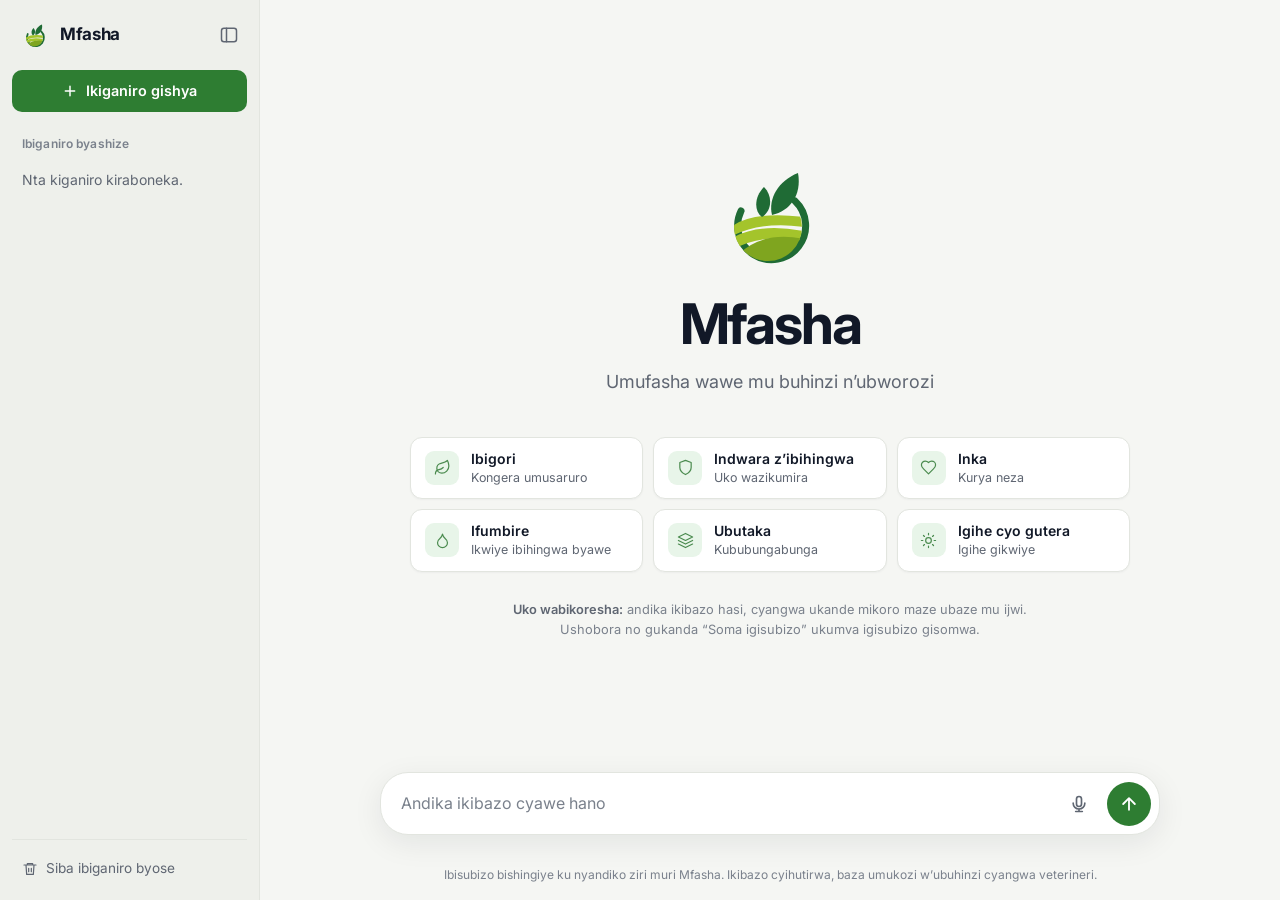
==== commit f21ebcd0: "adding chatbot user inteface" ====
--- a/static/index.html
+++ b/static/index.html
@@ -2,158 +2,226 @@
 <html lang="rw">
 <head>
 <meta charset="utf-8">
-<meta name="viewport" content="width=device-width, initial-scale=1">
-<meta name="description" content="Mfasha igufasha gushaka amakuru ku buhinzi n'ubworozi mu Kinyarwanda.">
-<title>Mfasha – Ubuhinzi n'ubworozi</title>
+<meta name="viewport" content="width=device-width, initial-scale=1, viewport-fit=cover">
+<meta name="description" content="Mfasha igufasha gushaka amakuru ku buhinzi n’ubworozi mu Kinyarwanda.">
+<meta name="theme-color" content="#F5F6F3">
+<title>Mfasha – Umufasha wawe mu buhinzi n’ubworozi</title>
+<link rel="preconnect" href="https://fonts.googleapis.com">
+<link rel="preconnect" href="https://fonts.gstatic.com" crossorigin>
+<link href="https://fonts.googleapis.com/css2?family=Inter:wght@400;500;600;700&display=swap" rel="stylesheet">
 <style>
-:root{--ink:#1f2933;--muted:#5b6670;--faint:#8a949d;--line:#dfe3e6;--soft:#f4f6f5;--green:#2d6a3e;--green-dark:#245532;--green-tint:#eaf3ec;--amber:#8a5a00;--amber-tint:#fff6e0;--red:#b3261e;--red-tint:#fdecea;font-family:system-ui,-apple-system,"Segoe UI",Roboto,Arial,sans-serif}
+:root{
+  --bg:#F5F6F3;--side:#EEF0EB;--surface:#FFFFFF;--primary:#2E7D32;--primary-hover:#276B2B;--primary-light:#E8F5E9;
+  --text:#111827;--muted:#5F6672;--faint:#7A818C;--border:#E2E5DF;--hover:#E6E9E3;
+  --amber:#92400E;--amber-tint:#FEF3C7;--red:#B91C1C;--red-tint:#FEE2E2;
+  --shadow-sm:0 1px 2px rgba(17,24,39,.04);
+  --shadow-md:0 4px 14px rgba(17,24,39,.06);
+  --shadow-lg:0 8px 30px rgba(17,24,39,.08);
+  --ease:cubic-bezier(.2,.7,.2,1);
+  font-family:Inter,system-ui,-apple-system,"Segoe UI",Roboto,Arial,sans-serif;
+}
 *{box-sizing:border-box}
 html,body{height:100%;margin:0}
-body{background:#fff;color:var(--ink);font-size:16px;line-height:1.55}
+body{background:var(--bg);color:var(--text);font-size:15px;line-height:1.6;-webkit-font-smoothing:antialiased;text-rendering:optimizeLegibility}
+::selection{background:var(--primary-light)}
 button,textarea{font:inherit;color:inherit}
-button{cursor:pointer}
-:focus-visible{outline:2px solid var(--green);outline-offset:2px}
+button{cursor:pointer;transition:background-color .18s var(--ease),border-color .18s var(--ease),color .18s var(--ease),box-shadow .2s var(--ease),transform .2s var(--ease),opacity .18s}
+button:active:not(:disabled){transform:scale(.97)}
+:focus-visible{outline:2px solid var(--primary);outline-offset:2px}
 [hidden]{display:none!important}
-
-.app{display:flex;flex-direction:column;height:100vh;height:100dvh}
-.header{display:flex;align-items:center;gap:12px;padding:0 20px;height:60px;border-bottom:1px solid var(--line);flex:none}
-.brand{font-size:1.25rem;font-weight:700;color:var(--green)}
-.tagline{color:var(--muted);font-size:.92rem}
-.header-space{flex:1}
-.btn{height:38px;padding:0 14px;border:1px solid var(--line);border-radius:6px;background:#fff;font-size:.92rem}
-.btn:hover{background:var(--soft)}
-.btn-primary{background:var(--green);border-color:var(--green);color:#fff;font-weight:600}
-.btn-primary:hover{background:var(--green-dark)}
-.btn:disabled{opacity:.5;cursor:default}
-#toggle-history{display:none}
-
-.body{display:flex;flex:1;min-height:0}
-.sidebar{width:250px;flex:none;display:flex;flex-direction:column;border-right:1px solid var(--line);background:var(--soft)}
-.sidebar h2{margin:16px 16px 6px;font-size:.9rem;font-weight:600;color:var(--muted)}
-.history{flex:1;overflow-y:auto;padding:0 8px 8px}
-.history-item{display:block;width:100%;padding:8px 10px;border:0;border-radius:6px;background:none;text-align:left;font-size:.92rem;color:var(--ink);overflow:hidden;text-overflow:ellipsis;white-space:nowrap}
-.history-item:hover{background:#e8ecea}
-.history-item.active{background:#fff;box-shadow:inset 3px 0 var(--green)}
-.no-history{padding:8px 10px;color:var(--faint);font-size:.9rem}
-.sidebar-foot{padding:10px 16px;border-top:1px solid var(--line)}
-.link-btn{border:0;background:none;padding:4px 0;color:var(--muted);font-size:.88rem;text-decoration:underline}
-.link-btn:hover{color:var(--red)}
-
-.main{flex:1;min-width:0;display:flex;flex-direction:column}
-.scroll{flex:1;overflow-y:auto}
-.column{width:min(100%,740px);margin:0 auto;padding:24px 20px}
-
-.welcome h1{margin:24px 0 6px;font-size:1.7rem;line-height:1.25}
-.welcome p{margin:0;color:var(--muted)}
-.welcome h2{margin:28px 0 10px;font-size:1rem}
-.suggestions{display:flex;flex-direction:column;gap:8px}
-.suggestion{padding:12px 14px;border:1px solid var(--line);border-radius:6px;background:#fff;text-align:left}
-.suggestion:hover{border-color:var(--green);background:var(--green-tint)}
-.howto{margin:28px 0 0;padding:14px 16px;background:var(--soft);border-radius:6px;color:var(--muted);font-size:.93rem}
-.howto strong{color:var(--ink)}
-
-.turn{padding:14px 0}
+.sr-only{position:absolute;width:1px;height:1px;margin:-1px;padding:0;overflow:hidden;clip:rect(0 0 0 0);white-space:nowrap;border:0}
+*{scrollbar-width:thin;scrollbar-color:#D1D5DB transparent}
+
+@keyframes rise{from{opacity:0;transform:translateY(10px)}}
+@keyframes fade{from{opacity:0}}
+@keyframes ring{0%{box-shadow:0 0 0 0 rgba(185,28,28,.35)}100%{box-shadow:0 0 0 12px rgba(185,28,28,0)}}
+@keyframes pulse{0%,100%{opacity:.45}50%{opacity:1}}
+
+.app{display:flex;height:100vh;height:100dvh;background:var(--bg)}
+
+/* Sidebar */
+.sidebar{width:260px;flex:none;display:flex;flex-direction:column;padding:16px 12px 12px;background:var(--side);border-right:1px solid var(--border);overflow:hidden;white-space:nowrap;transition:width .28s var(--ease),padding .28s var(--ease)}
+.side-top{display:flex;align-items:center;justify-content:space-between;gap:8px;padding-bottom:16px}
+.side-toggle{display:inline-flex;align-items:center;justify-content:center;flex:none;width:36px;height:36px;border:0;border-radius:8px;background:none;color:var(--muted)}
+.side-toggle:hover{background:var(--hover);color:var(--text)}
+.side-toggle svg{width:20px;height:20px}
+.brand{display:flex;align-items:center;gap:10px;padding:4px 8px;font-size:1.0625rem;font-weight:700;letter-spacing:-.02em}
+.brand svg{width:30px;height:30px;flex:none}
+.btn-new{display:flex;align-items:center;justify-content:center;gap:8px;width:100%;height:42px;border:0;border-radius:10px;background:var(--primary);color:#fff;font-size:.9rem;font-weight:600}
+.btn-new svg{width:16px;height:16px}
+.btn-new:hover{background:var(--primary-hover);box-shadow:0 4px 12px rgba(46,125,50,.25)}
+.sidebar h2{margin:22px 10px 8px;font-size:.75rem;font-weight:600;color:var(--faint);letter-spacing:.01em}
+.history{flex:1;min-height:0;overflow-y:auto;padding-bottom:8px}
+.history-item{display:block;width:100%;min-height:38px;padding:8px 10px;margin-bottom:2px;border:0;border-radius:8px;background:none;text-align:left;font-size:.875rem;color:var(--text);overflow:hidden;text-overflow:ellipsis;white-space:nowrap}
+.history-item:hover{background:var(--hover)}
+.history-item.active{background:#DDEBDE;font-weight:500}
+.no-history{margin:0;padding:8px 10px;color:var(--muted);font-size:.875rem}
+.sidebar-foot{padding-top:10px;border-top:1px solid var(--border)}
+.link-btn{display:flex;align-items:center;gap:8px;width:100%;min-height:38px;padding:0 10px;border:0;border-radius:8px;background:none;color:var(--muted);font-size:.85rem;text-align:left}
+.link-btn svg{width:16px;height:16px;flex:none}
+.link-btn:hover{background:var(--hover);color:var(--red)}
+
+/* Main */
+.main{position:relative;flex:1;min-width:0;display:flex;flex-direction:column;background:var(--bg)}
+.btn-menu{position:absolute;z-index:6;top:14px;left:14px;display:none;align-items:center;justify-content:center;width:40px;height:40px;border:1px solid var(--border);border-radius:10px;background:var(--surface);color:var(--text);box-shadow:var(--shadow-sm)}
+.btn-menu:hover{background:var(--hover);box-shadow:var(--shadow-md)}
+.btn-menu svg{width:20px;height:20px}
+.scroll{flex:1;min-height:0;overflow-y:auto;scroll-behavior:smooth}
+.column{width:min(100%,780px);min-height:100%;margin:0 auto;padding:64px 24px 32px;display:flex;flex-direction:column}
+
+/* Landing */
+.welcome{margin:auto 0;padding:24px 0;text-align:center}
+.welcome>:not(.cards){animation:rise .6s var(--ease) backwards}
+.welcome>:nth-child(2){animation-delay:.08s}
+.welcome>:nth-child(3){animation-delay:.14s}
+.welcome>:nth-child(5){animation-delay:.5s}
+.logo{display:block;width:120px;height:120px;margin:0 auto 20px;transition:transform .5s var(--ease)}
+.logo:hover{transform:rotate(-5deg) scale(1.04)}
+.welcome h1{margin:0;font-size:clamp(2.5rem,7vw,3.5rem);font-weight:700;line-height:1.05;letter-spacing:-.04em}
+.welcome .lead{margin:14px auto 0;max-width:420px;color:var(--muted);font-size:1.125rem}
+.cards{display:grid;grid-template-columns:repeat(auto-fit,minmax(210px,1fr));gap:10px;margin:40px auto 0;max-width:720px;text-align:left}
+.card{display:flex;align-items:center;gap:12px;padding:12px 14px;border:1px solid var(--border);border-radius:12px;background:var(--surface);box-shadow:var(--shadow-sm);text-align:left;animation:rise .5s var(--ease) backwards;animation-delay:calc(.22s + var(--i)*.05s)}
+.card:hover{transform:translateY(-2px);border-color:#CFE3D0;box-shadow:var(--shadow-md)}
+.card:active:not(:disabled){transform:translateY(0) scale(.99)}
+.card-icon{display:inline-flex;align-items:center;justify-content:center;flex:none;width:34px;height:34px;border-radius:9px;background:var(--primary-light);color:#4B8B4F;transition:background-color .2s var(--ease),color .2s var(--ease)}
+.card:hover .card-icon{background:var(--primary);color:#fff}
+.card-icon svg{width:17px;height:17px}
+.card-text{display:flex;flex-direction:column;min-width:0}
+.card-title{font-size:.875rem;font-weight:600;line-height:1.35;color:var(--text)}
+.card-sub{font-size:.78rem;line-height:1.4;color:var(--muted)}
+.howto{margin:28px auto 0;max-width:520px;color:var(--faint);font-size:.8rem}
+.howto strong{color:var(--muted);font-weight:600}
+
+/* Conversation */
+.turn{padding:14px 0;animation:rise .4s var(--ease) backwards}
 .question{display:flex;justify-content:flex-end}
-.question div{max-width:85%;padding:10px 14px;border-radius:12px 12px 2px 12px;background:var(--green);color:#fff;white-space:pre-wrap;overflow-wrap:anywhere}
-.answer{margin-top:12px;padding:14px 16px;border:1px solid var(--line);border-radius:8px}
-.answer.refused{background:var(--soft)}
-.badge{display:inline-block;margin-bottom:8px;padding:2px 9px;border-radius:99px;font-size:.82rem;font-weight:600}
-.badge.high{background:var(--green-tint);color:var(--green-dark)}
+.question div{max-width:82%;padding:11px 16px;border-radius:18px 18px 4px 18px;background:#E0EDE1;white-space:pre-wrap;overflow-wrap:anywhere}
+.answer{margin-top:14px;padding:16px 20px;border:1px solid var(--border);border-radius:18px 18px 18px 4px;background:var(--surface);box-shadow:var(--shadow-md)}
+.answer.refused{background:var(--bg);box-shadow:none}
+.badge{display:inline-block;margin-bottom:8px;padding:2px 10px;border-radius:999px;font-size:.78rem;font-weight:600}
+.badge.high{background:var(--primary-light);color:var(--primary)}
 .badge.medium{background:var(--amber-tint);color:var(--amber)}
 .badge.low{background:var(--red-tint);color:var(--red)}
-.note{margin:0 0 10px;font-size:.9rem;color:var(--muted)}
-.answer-text{margin:0;line-height:1.75;white-space:pre-wrap;overflow-wrap:anywhere}
-.alternatives{margin-top:12px;font-size:.95rem}
-.alternatives summary{cursor:pointer;color:var(--green);font-weight:600}
-.alternative{margin:8px 0 0;padding:10px 12px;background:var(--soft);border-radius:6px;white-space:pre-wrap}
-.tools{display:flex;flex-wrap:wrap;gap:8px;margin-top:14px;padding-top:12px;border-top:1px solid var(--line)}
-.tool{height:34px;padding:0 12px;border:1px solid var(--line);border-radius:6px;background:#fff;font-size:.88rem}
-.tool:hover{background:var(--soft)}
-.tool.selected{border-color:var(--green);background:var(--green-tint)}
+.note{margin:0 0 10px;font-size:.875rem;color:var(--muted)}
+.answer-text{margin:0;line-height:1.8;white-space:pre-wrap;overflow-wrap:anywhere;animation:rise .45s var(--ease) backwards}
+.alternatives{margin-top:14px;font-size:.93rem}
+.alternatives summary{cursor:pointer;color:var(--primary);font-weight:600}
+.alternatives summary:hover{color:var(--primary-hover)}
+.alternative{margin:8px 0 0;padding:10px 14px;background:var(--bg);border-radius:10px;white-space:pre-wrap}
+.tools{display:flex;flex-wrap:wrap;gap:8px;margin-top:14px;padding-top:12px;border-top:1px solid var(--border)}
+.tool{min-height:34px;padding:0 12px;border:1px solid var(--border);border-radius:8px;background:var(--surface);font-size:.84rem;color:var(--muted)}
+.tool:hover:not(:disabled){background:var(--hover);color:var(--text)}
+.tool.selected{border-color:var(--primary);background:var(--primary-light);color:var(--primary)}
 .tool:disabled{opacity:.7;cursor:default}
-.thinking{margin:0;color:var(--muted)}
+.thinking{margin:0;color:var(--muted);animation:pulse 1.3s ease-in-out infinite}
 .error{margin:0;color:var(--red)}
 
-.composer-area{flex:none;border-top:1px solid var(--line);background:#fff;padding:12px 20px max(12px,env(safe-area-inset-bottom))}
-.composer-wrap{width:min(100%,740px);margin:0 auto}
-.composer{display:flex;align-items:flex-end;gap:8px}
-.composer textarea{flex:1;min-width:0;min-height:44px;max-height:140px;resize:none;padding:10px 12px;border:1px solid #c5cbd0;border-radius:6px;line-height:1.4}
-.composer textarea:focus{outline:2px solid var(--green);outline-offset:0;border-color:var(--green)}
-.mic{display:inline-flex;align-items:center;gap:6px;height:44px;padding:0 14px;border:1px solid var(--green);border-radius:6px;background:#fff;color:var(--green);font-weight:600}
-.mic:hover{background:var(--green-tint)}
-.mic.recording{background:var(--red);border-color:var(--red);color:#fff}
-.mic:disabled{opacity:.5;cursor:default}
-.mic svg{width:18px;height:18px}
-.send{height:44px;padding:0 18px;border:0;border-radius:6px;background:var(--green);color:#fff;font-weight:600}
-.send:hover{background:var(--green-dark)}
-.send:disabled{opacity:.5;cursor:default}
-.status{min-height:22px;margin:6px 0 0;font-size:.88rem;color:var(--muted)}
-.disclaimer{margin:0;font-size:.8rem;color:var(--faint)}
+/* Input */
+.composer-area{flex:none;padding:8px 24px max(16px,env(safe-area-inset-bottom));background:var(--bg)}
+.composer-wrap{width:min(100%,780px);margin:0 auto}
+.composer{display:flex;align-items:flex-end;gap:6px;padding:8px 8px 8px 20px;border:1px solid var(--border);border-radius:28px;background:var(--surface);box-shadow:var(--shadow-lg);transition:border-color .2s var(--ease),box-shadow .2s var(--ease)}
+.composer:focus-within{border-color:#A5D6A7;box-shadow:0 0 0 4px rgba(46,125,50,.10),var(--shadow-lg)}
+.composer textarea{flex:1;min-width:0;min-height:44px;max-height:160px;resize:none;padding:11px 0;border:0;background:transparent;font-size:1rem;line-height:1.45}
+.composer textarea::placeholder{color:var(--faint)}
+.composer textarea:focus{outline:none}
+.icon-btn{display:inline-flex;align-items:center;justify-content:center;flex:none;width:44px;height:44px;border:0;border-radius:50%}
+.icon-btn svg{width:20px;height:20px}
+.mic{background:transparent;color:var(--muted)}
+.mic:hover:not(:disabled){background:var(--primary-light);color:var(--primary)}
+.mic.recording{background:var(--red);color:#fff;animation:ring 1.4s ease-out infinite}
+.send{background:var(--primary);color:#fff}
+.send:hover:not(:disabled){background:var(--primary-hover);box-shadow:0 4px 12px rgba(46,125,50,.28)}
+.mic:disabled,.send:disabled{opacity:.4;cursor:default}
+.status{min-height:22px;margin:8px 12px 0;font-size:.84rem;color:var(--muted)}
+.disclaimer{margin:0 12px;font-size:.75rem;color:var(--faint);text-align:center}
 .scrim{display:none}
 
-@media(max-width:760px){
-  .tagline{display:none}
-  #toggle-history{display:inline-block}
-  .sidebar{position:fixed;z-index:12;top:0;bottom:0;left:0;width:min(82vw,290px);transform:translateX(-105%);transition:transform .15s ease;box-shadow:2px 0 16px rgba(0,0,0,.2)}
-  .app.open .sidebar{transform:none}
-  .app.open .scrim{display:block;position:fixed;z-index:11;inset:0;border:0;background:rgba(0,0,0,.4)}
-  .header{padding:0 12px}
-  .column{padding:16px 14px}
+@media(min-width:821px){
+  .app.collapsed .sidebar{width:0;padding-left:0;padding-right:0;border-right-width:0;visibility:hidden;transition:width .28s var(--ease),padding .28s var(--ease),visibility 0s linear .28s}
+  .app.collapsed .btn-menu{display:inline-flex}
+}
+@media(max-width:820px){
+  .sidebar{position:fixed;z-index:20;top:0;bottom:0;left:0;width:min(86vw,300px);transform:translateX(-102%);visibility:hidden;box-shadow:var(--shadow-lg);transition:transform .25s var(--ease),visibility 0s linear .25s}
+  .app.open .sidebar{transform:none;visibility:visible;transition:transform .25s var(--ease)}
+  .app.open .scrim{display:block;position:fixed;z-index:19;inset:0;border:0;background:rgba(17,24,39,.35);animation:fade .2s ease backwards}
+  .btn-menu{display:inline-flex}
+  .column{padding:64px 16px 24px}
   .composer-area{padding-left:12px;padding-right:12px}
-  .mic-label{display:none}
-  .mic{padding:0 12px}
+  .logo{width:96px;height:96px;margin-bottom:16px}
+  .cards{margin-top:28px}
 }
-@media(prefers-reduced-motion:reduce){*{transition:none!important}}
+@media(max-width:480px){
+  .composer{padding-left:16px}
+  .answer{padding:14px 16px}
+  .cards{grid-template-columns:1fr}
+}
+@media(prefers-reduced-motion:reduce){*,*::before,*::after{animation:none!important;transition:none!important;scroll-behavior:auto!important}}
 </style>
 </head>
 <body>
 <div class="app" id="app">
-  <header class="header">
-    <button class="btn" id="toggle-history" type="button">Amateka</button>
-    <span class="brand">Mfasha</span>
-    <span class="tagline">Amakuru ku buhinzi n’ubworozi</span>
-    <span class="header-space"></span>
-    <button class="btn btn-primary" id="new-chat" type="button">Ikiganiro gishya</button>
-  </header>
-  <div class="body">
-    <aside class="sidebar" id="sidebar">
-      <h2>Ibiganiro byashize</h2>
-      <nav class="history" id="history-list" aria-label="Ibiganiro byashize"></nav>
-      <div class="sidebar-foot"><button class="link-btn" id="clear-history" type="button">Siba ibiganiro byose</button></div>
-    </aside>
-    <button class="scrim" id="scrim" type="button" aria-label="Funga"></button>
-    <main class="main">
-      <div class="scroll" id="chat-scroll">
-        <div class="column">
-          <section class="welcome" id="empty-state">
-            <h1>Muraho. Ni iki twagufasha?</h1>
-            <p>Baza ikibazo ku bihingwa, ubutaka, indwara z’ibihingwa cyangwa amatungo.</p>
-            <h2>Ibibazo bisanzwe</h2>
-            <div class="suggestions">
-              <button class="suggestion" type="button" data-question="Ni gute nakongera umusaruro w'ibigori?">Ni gute nakongera umusaruro w’ibigori?</button>
-              <button class="suggestion" type="button" data-question="Nakumira nte indwara mu bihingwa?">Nakumira nte indwara mu bihingwa?</button>
-              <button class="suggestion" type="button" data-question="Nakora iki ngo inka yongere kurya neza?">Nakora iki ngo inka yongere kurya neza?</button>
-            </div>
-            <p class="howto"><strong>Uko wabikoresha:</strong> andika ikibazo hasi, cyangwa ukande “Vuga” maze ubaze mu ijwi. Ushobora no gukanda “Soma igisubizo” ukumva igisubizo gisomwa.</p>
-          </section>
-          <div id="thread" role="log" aria-live="polite"></div>
-        </div>
+  <aside class="sidebar" id="sidebar" aria-label="Ibiganiro">
+    <div class="side-top"><div class="brand"><svg viewBox="0 0 120 120" aria-hidden="true"><use href="#logo-mark"/></svg><span class="brand-name">Mfasha</span></div><button class="side-toggle" id="collapse-sidebar" type="button" aria-controls="sidebar" aria-expanded="true" aria-label="Funga ibiganiro byashize" title="Funga ibiganiro byashize"><svg viewBox="0 0 24 24" fill="none" stroke="currentColor" stroke-width="1.8" stroke-linecap="round" stroke-linejoin="round" aria-hidden="true"><rect x="3" y="4" width="18" height="16" rx="3"/><path d="M9 4v16"/></svg></button></div>
+    <button class="btn-new" id="new-chat" type="button" aria-label="Ikiganiro gishya" title="Ikiganiro gishya"><svg viewBox="0 0 24 24" fill="none" stroke="currentColor" stroke-width="2.2" stroke-linecap="round" stroke-linejoin="round" aria-hidden="true"><path d="M12 5v14M5 12h14"/></svg><span class="btn-new-label">Ikiganiro gishya</span></button>
+    <h2 id="history-title">Ibiganiro byashize</h2>
+    <nav class="history" id="history-list" aria-labelledby="history-title"></nav>
+    <div class="sidebar-foot"><button class="link-btn" id="clear-history" type="button"><svg viewBox="0 0 24 24" fill="none" stroke="currentColor" stroke-width="1.8" stroke-linecap="round" stroke-linejoin="round" aria-hidden="true"><path d="M3 6h18M8 6V4h8v2M6 6l1 14h10l1-14M10 11v5M14 11v5"/></svg>Siba ibiganiro byose</button></div>
+  </aside>
+  <button class="scrim" id="scrim" type="button" aria-label="Funga" tabindex="-1"></button>
+
+  <main class="main">
+    <button class="btn-menu" id="toggle-history" type="button" aria-label="Funga ibiganiro byashize" aria-controls="sidebar" aria-expanded="true"><svg viewBox="0 0 24 24" fill="none" stroke="currentColor" stroke-width="1.8" stroke-linecap="round" stroke-linejoin="round" aria-hidden="true"><rect x="3" y="4" width="18" height="16" rx="3"/><path d="M9 4v16"/></svg></button>
+
+    <div class="scroll" id="chat-scroll">
+      <div class="column">
+        <section class="welcome" id="empty-state" aria-labelledby="welcome-title">
+          <svg class="logo" viewBox="0 0 120 120" role="img" aria-label="Mfasha"><use href="#logo-mark"/></svg>
+          <h1 id="welcome-title">Mfasha</h1>
+          <p class="lead">Umufasha wawe mu buhinzi n’ubworozi</p>
+          <div class="cards" role="group" aria-label="Ibibazo bisanzwe">
+              <button class="card" type="button" style="--i:0" data-question="Ni gute nakongera umusaruro w'ibigori?"><span class="card-icon"><svg viewBox="0 0 24 24" fill="none" stroke="currentColor" stroke-width="1.7" stroke-linecap="round" stroke-linejoin="round" aria-hidden="true"><path d="M11 20A7 7 0 0 1 9.8 6.1C15.5 5 17 4.5 19 2c1 2 2 4.2 2 8 0 5.5-4.8 10-10 10Z"/><path d="M2 21c0-3 1.9-5.4 5.1-6C9.5 14.5 12 13 13 12"/></svg></span><span class="card-text"><span class="card-title">Ibigori</span><span class="card-sub">Kongera umusaruro</span></span></button>
+              <button class="card" type="button" style="--i:1" data-question="Nakumira nte indwara mu bihingwa?"><span class="card-icon"><svg viewBox="0 0 24 24" fill="none" stroke="currentColor" stroke-width="1.7" stroke-linecap="round" stroke-linejoin="round" aria-hidden="true"><path d="M12 22s8-4 8-10V5l-8-3-8 3v7c0 6 8 10 8 10z"/></svg></span><span class="card-text"><span class="card-title">Indwara z’ibihingwa</span><span class="card-sub">Uko wazikumira</span></span></button>
+              <button class="card" type="button" style="--i:2" data-question="Nakora iki ngo inka yongere kurya neza?"><span class="card-icon"><svg viewBox="0 0 24 24" fill="none" stroke="currentColor" stroke-width="1.7" stroke-linecap="round" stroke-linejoin="round" aria-hidden="true"><path d="M19 14c1.5-1.5 3-3.2 3-5.5A5.5 5.5 0 0 0 16.5 3c-1.8 0-3 .5-4.5 2-1.5-1.5-2.7-2-4.5-2A5.5 5.5 0 0 0 2 8.5c0 2.3 1.5 4 3 5.5l7 7Z"/></svg></span><span class="card-text"><span class="card-title">Inka</span><span class="card-sub">Kurya neza</span></span></button>
+              <button class="card" type="button" style="--i:3" data-question="Ni ifumbire iki nakoresha ku bihingwa byanjye?"><span class="card-icon"><svg viewBox="0 0 24 24" fill="none" stroke="currentColor" stroke-width="1.7" stroke-linecap="round" stroke-linejoin="round" aria-hidden="true"><path d="M12 22a7 7 0 0 0 7-7c0-2-1-3.9-3-5.5s-3.5-4-4-6.5c-.5 2.5-2 4.9-4 6.5C6 11.1 5 13 5 15a7 7 0 0 0 7 7z"/></svg></span><span class="card-text"><span class="card-title">Ifumbire</span><span class="card-sub">Ikwiye ibihingwa byawe</span></span></button>
+              <button class="card" type="button" style="--i:4" data-question="Nabungabunga nte ubutaka bwanjye?"><span class="card-icon"><svg viewBox="0 0 24 24" fill="none" stroke="currentColor" stroke-width="1.7" stroke-linecap="round" stroke-linejoin="round" aria-hidden="true"><path d="m12 2 10 5-10 5L2 7z"/><path d="m2 12 10 5 10-5"/><path d="m2 17 10 5 10-5"/></svg></span><span class="card-text"><span class="card-title">Ubutaka</span><span class="card-sub">Kububungabunga</span></span></button>
+              <button class="card" type="button" style="--i:5" data-question="Ni ryari ngomba gutera imbuto?"><span class="card-icon"><svg viewBox="0 0 24 24" fill="none" stroke="currentColor" stroke-width="1.7" stroke-linecap="round" stroke-linejoin="round" aria-hidden="true"><circle cx="12" cy="12" r="4"/><path d="M12 2v2M12 20v2M4.9 4.9l1.4 1.4M17.7 17.7l1.4 1.4M2 12h2M20 12h2M4.9 19.1l1.4-1.4M17.7 6.3l1.4-1.4"/></svg></span><span class="card-text"><span class="card-title">Igihe cyo gutera</span><span class="card-sub">Igihe gikwiye</span></span></button>
+          </div>
+          <p class="howto"><strong>Uko wabikoresha:</strong> andika ikibazo hasi, cyangwa ukande mikoro maze ubaze mu ijwi. Ushobora no gukanda “Soma igisubizo” ukumva igisubizo gisomwa.</p>
+        </section>
+        <div id="thread" role="log" aria-live="polite" aria-label="Ikiganiro"></div>
       </div>
-      <footer class="composer-area">
-        <div class="composer-wrap">
-          <form class="composer" id="chat-form">
-            <label for="question" hidden>Ikibazo cyawe</label>
-            <textarea id="question" rows="1" maxlength="500" placeholder="Andika ikibazo cyawe hano" autocomplete="off"></textarea>
-            <button class="mic" id="microphone" type="button" aria-label="Tangira gufata amajwi"><svg id="mic-icon" viewBox="0 0 24 24" fill="none" stroke="currentColor" stroke-width="2" stroke-linecap="round" stroke-linejoin="round"><rect x="9" y="3" width="6" height="12" rx="3"/><path d="M5 11a7 7 0 0 0 14 0M12 18v3m-4 0h8"/></svg><span class="mic-label" id="mic-label">Vuga</span></button>
-            <button class="send" id="send-button" type="submit">Ohereza</button>
-          </form>
-          <p class="status" id="status-line" role="status" aria-live="polite"></p>
-          <p class="disclaimer">Ibisubizo bishingiye ku nyandiko ziri muri Mfasha. Ikibazo cyihutirwa, baza umukozi w’ubuhinzi cyangwa veterineri.</p>
-        </div>
-      </footer>
-    </main>
-  </div>
+    </div>
+
+    <footer class="composer-area">
+      <div class="composer-wrap">
+        <form class="composer" id="chat-form">
+          <label for="question" class="sr-only">Ikibazo cyawe</label>
+          <textarea id="question" rows="1" maxlength="500" placeholder="Andika ikibazo cyawe hano" autocomplete="off"></textarea>
+          <button class="icon-btn mic" id="microphone" type="button" aria-label="Tangira gufata amajwi"><svg id="mic-icon" viewBox="0 0 24 24" fill="none" stroke="currentColor" stroke-width="2" stroke-linecap="round" stroke-linejoin="round" aria-hidden="true"><rect x="9" y="3" width="6" height="12" rx="3"/><path d="M5 11a7 7 0 0 0 14 0M12 18v3m-4 0h8"/></svg><span class="sr-only" id="mic-label">Vuga</span></button>
+          <button class="icon-btn send" id="send-button" type="submit" aria-label="Ohereza"><svg viewBox="0 0 24 24" fill="none" stroke="currentColor" stroke-width="2.2" stroke-linecap="round" stroke-linejoin="round" aria-hidden="true"><path d="M12 19V5M5 12l7-7 7 7"/></svg></button>
+        </form>
+        <p class="status" id="status-line" role="status" aria-live="polite"></p>
+        <p class="disclaimer">Ibisubizo bishingiye ku nyandiko ziri muri Mfasha. Ikibazo cyihutirwa, baza umukozi w’ubuhinzi cyangwa veterineri.</p>
+      </div>
+    </footer>
+  </main>
 </div>
+
+<svg width="0" height="0" style="position:absolute" aria-hidden="true" focusable="false">
+  <defs>
+    <symbol id="logo-mark" viewBox="0 0 120 120">
+      <clipPath id="lg-clip"><circle cx="58" cy="72" r="34"/></clipPath>
+      <path d="M31 56a34 34 0 1 0 54 -10" fill="none" stroke="#1F6B35" stroke-width="7" stroke-linecap="round"/>
+      <g clip-path="url(#lg-clip)">
+        <path d="M24 70q22-14 70-8v10q-40-6-70 8z" fill="#A4C42B"/>
+        <path d="M24 82q26-14 70-6v10q-42-8-70 8z" fill="#A4C42B"/>
+        <path d="M30 98q24-22 64-14v26H30z" fill="#7FA51F"/>
+      </g>
+      <path d="M52 62C44 56 44 42 54 32c9 9 8 24-2 30z" fill="#1F6B35"/>
+      <path d="M62 60C58 44 68 26 88 18c4 22-8 38-26 42z" fill="#1F6B35"/>
+    </symbol>
+  </defs>
+</svg>
 
 <script>
 (function(){
@@ -287,9 +355,18 @@
   questionBox.addEventListener('keydown',function(event){if(event.key==='Enter'&&!event.shiftKey&&!event.isComposing){event.preventDefault();askQuestion(questionBox.value,false);}});
   microphoneButton.addEventListener('click',function(){if(recorder&&recorder.state==='recording')stopRecording();else if(!recorder&&!microphoneButton.disabled)startRecording();});
   $('new-chat').addEventListener('click',beginNewChat);
-  $('toggle-history').addEventListener('click',function(){app.classList.toggle('open');});
+  var menuButtons=[$('toggle-history'),$('collapse-sidebar')],desktopQuery=window.matchMedia('(min-width:821px)');
+  function syncMenu(){var expanded=desktopQuery.matches?!app.classList.contains('collapsed'):app.classList.contains('open');var label=expanded?'Funga ibiganiro byashize':'Fungura ibiganiro byashize';menuButtons.forEach(function(b){b.setAttribute('aria-expanded',expanded?'true':'false');b.setAttribute('aria-label',label);b.title=label;});}
+  function toggleMenu(){if(desktopQuery.matches){app.classList.toggle('collapsed');try{localStorage.setItem('mfasha-sidebar',app.classList.contains('collapsed')?'closed':'open');}catch(e){}}else{app.classList.toggle('open');}}
+  try{if(localStorage.getItem('mfasha-sidebar')==='closed')app.classList.add('collapsed');}catch(e){}
+  menuButtons.forEach(function(b){b.addEventListener('click',toggleMenu);});
+  new MutationObserver(syncMenu).observe(app,{attributes:true,attributeFilter:['class']});
+  if(desktopQuery.addEventListener)desktopQuery.addEventListener('change',syncMenu);
+  syncMenu();
   $('scrim').addEventListener('click',function(){app.classList.remove('open');});
   $('clear-history').addEventListener('click',function(){if(!conversations.length){setStatus('Nta biganiro bihari byo gusiba.');return;}if(!window.confirm('Urashaka gusiba ibiganiro byose?'))return;conversations=[];activeConversationId=null;saveConversations();beginNewChat();renderHistory();});
+  document.querySelectorAll('[data-close]').forEach(function(b){b.addEventListener('click',function(){app.classList.remove('open');$('toggle-history').focus();});});
+  document.addEventListener('keydown',function(e){if(e.key==='Escape'&&app.classList.contains('open')){app.classList.remove('open');$('toggle-history').focus();}});
   loadConversations();
 }());
 </script>
